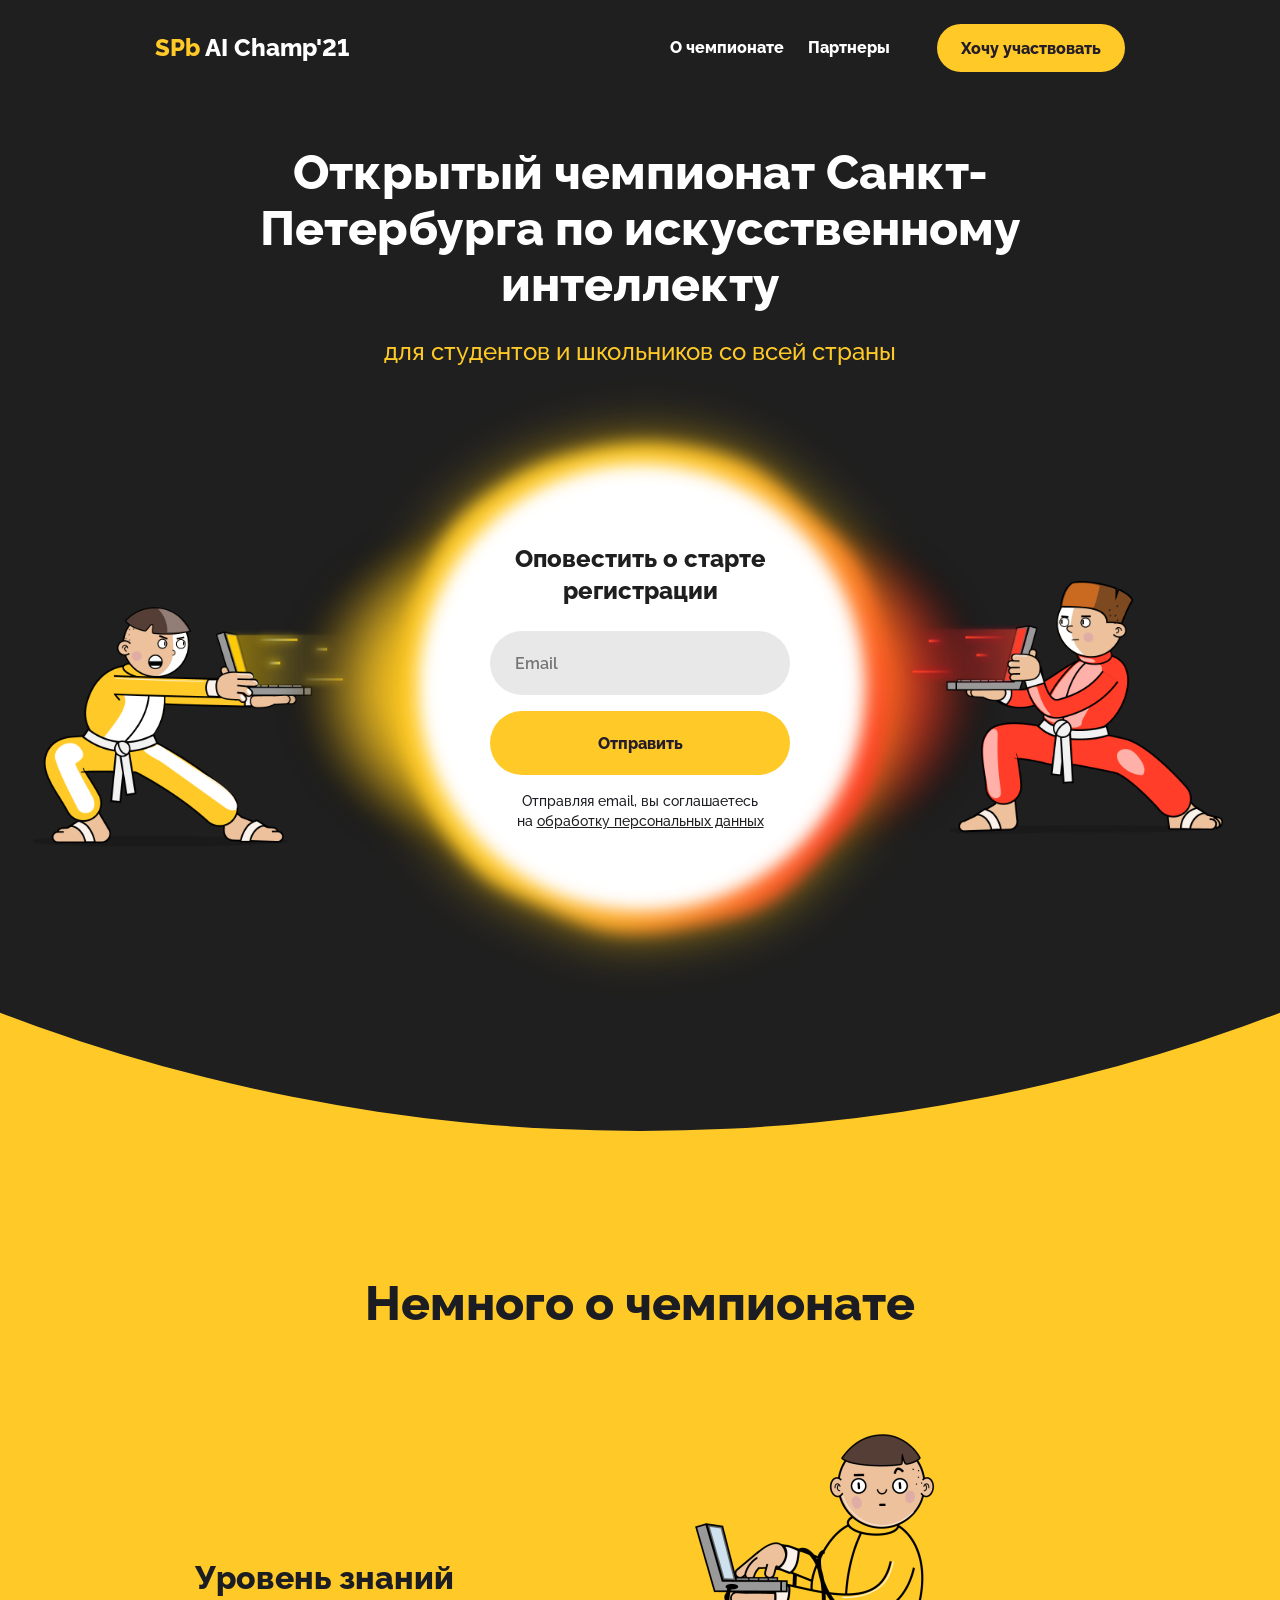
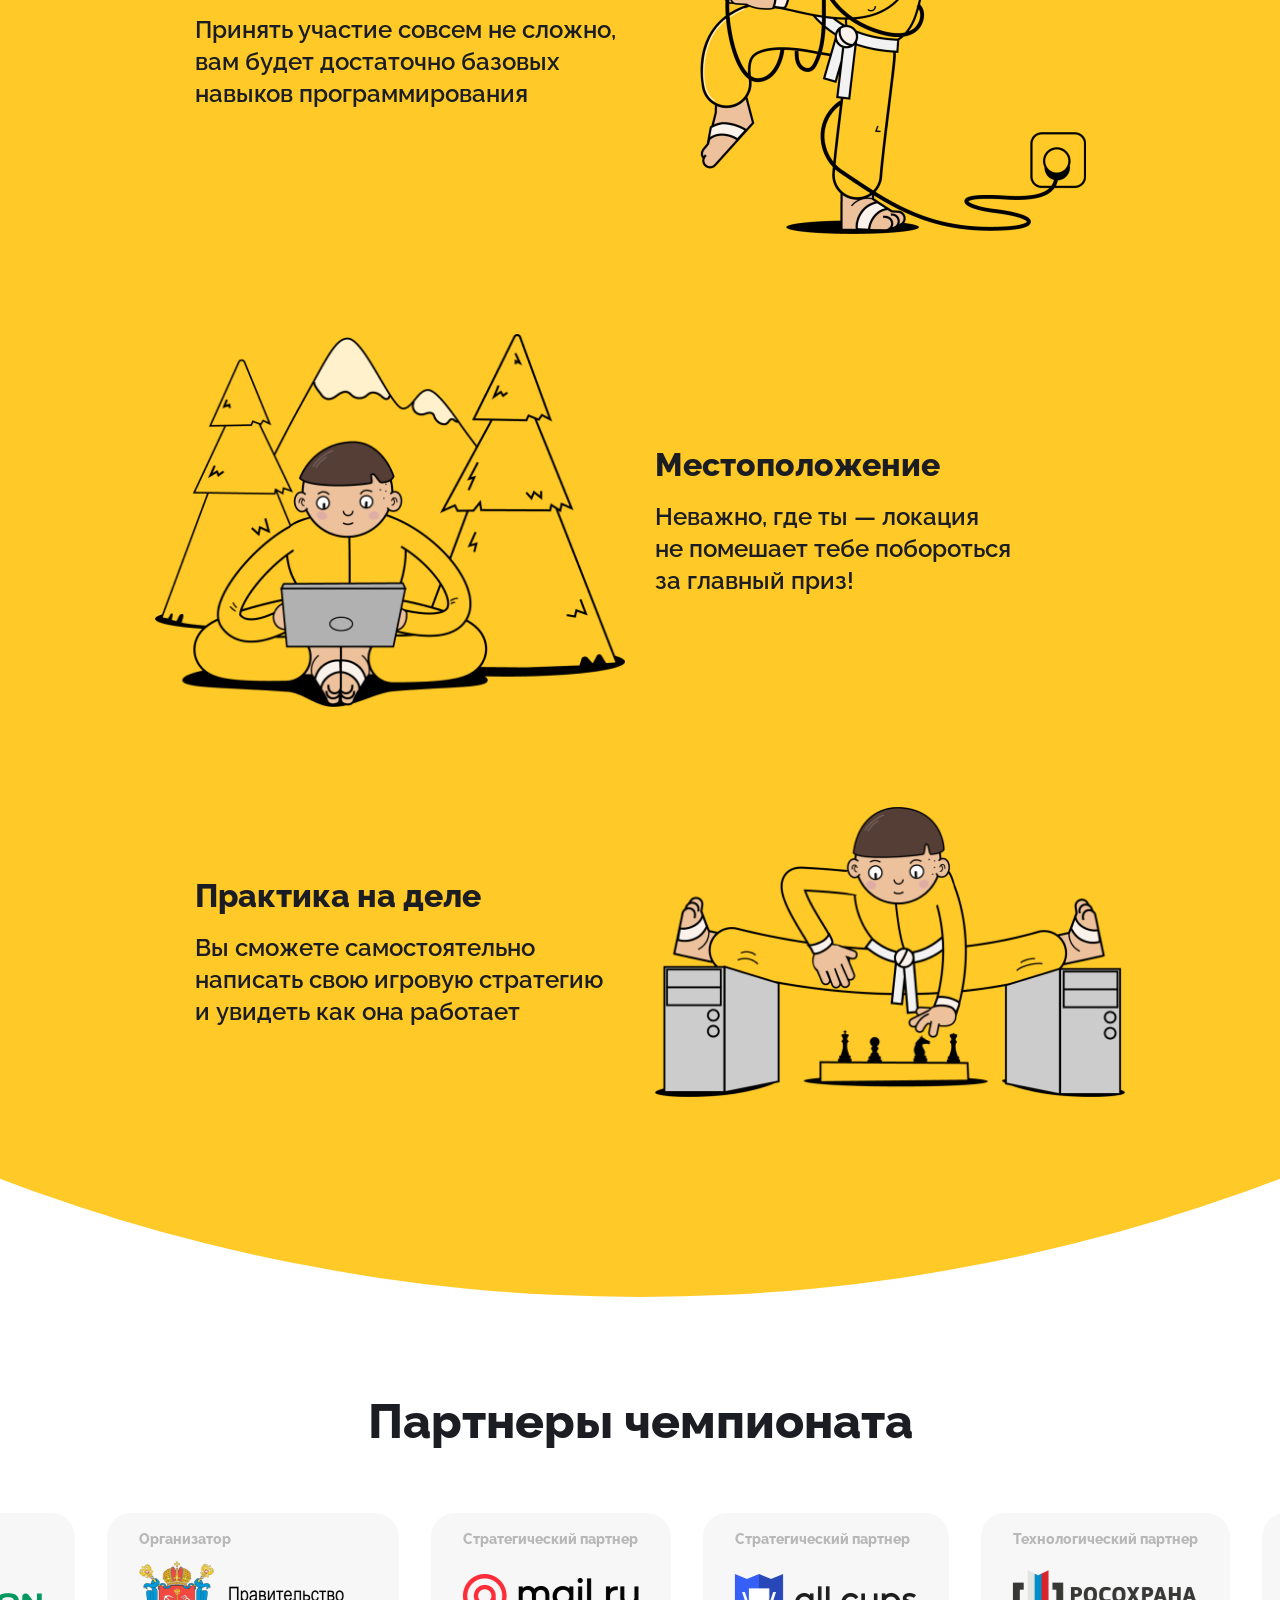
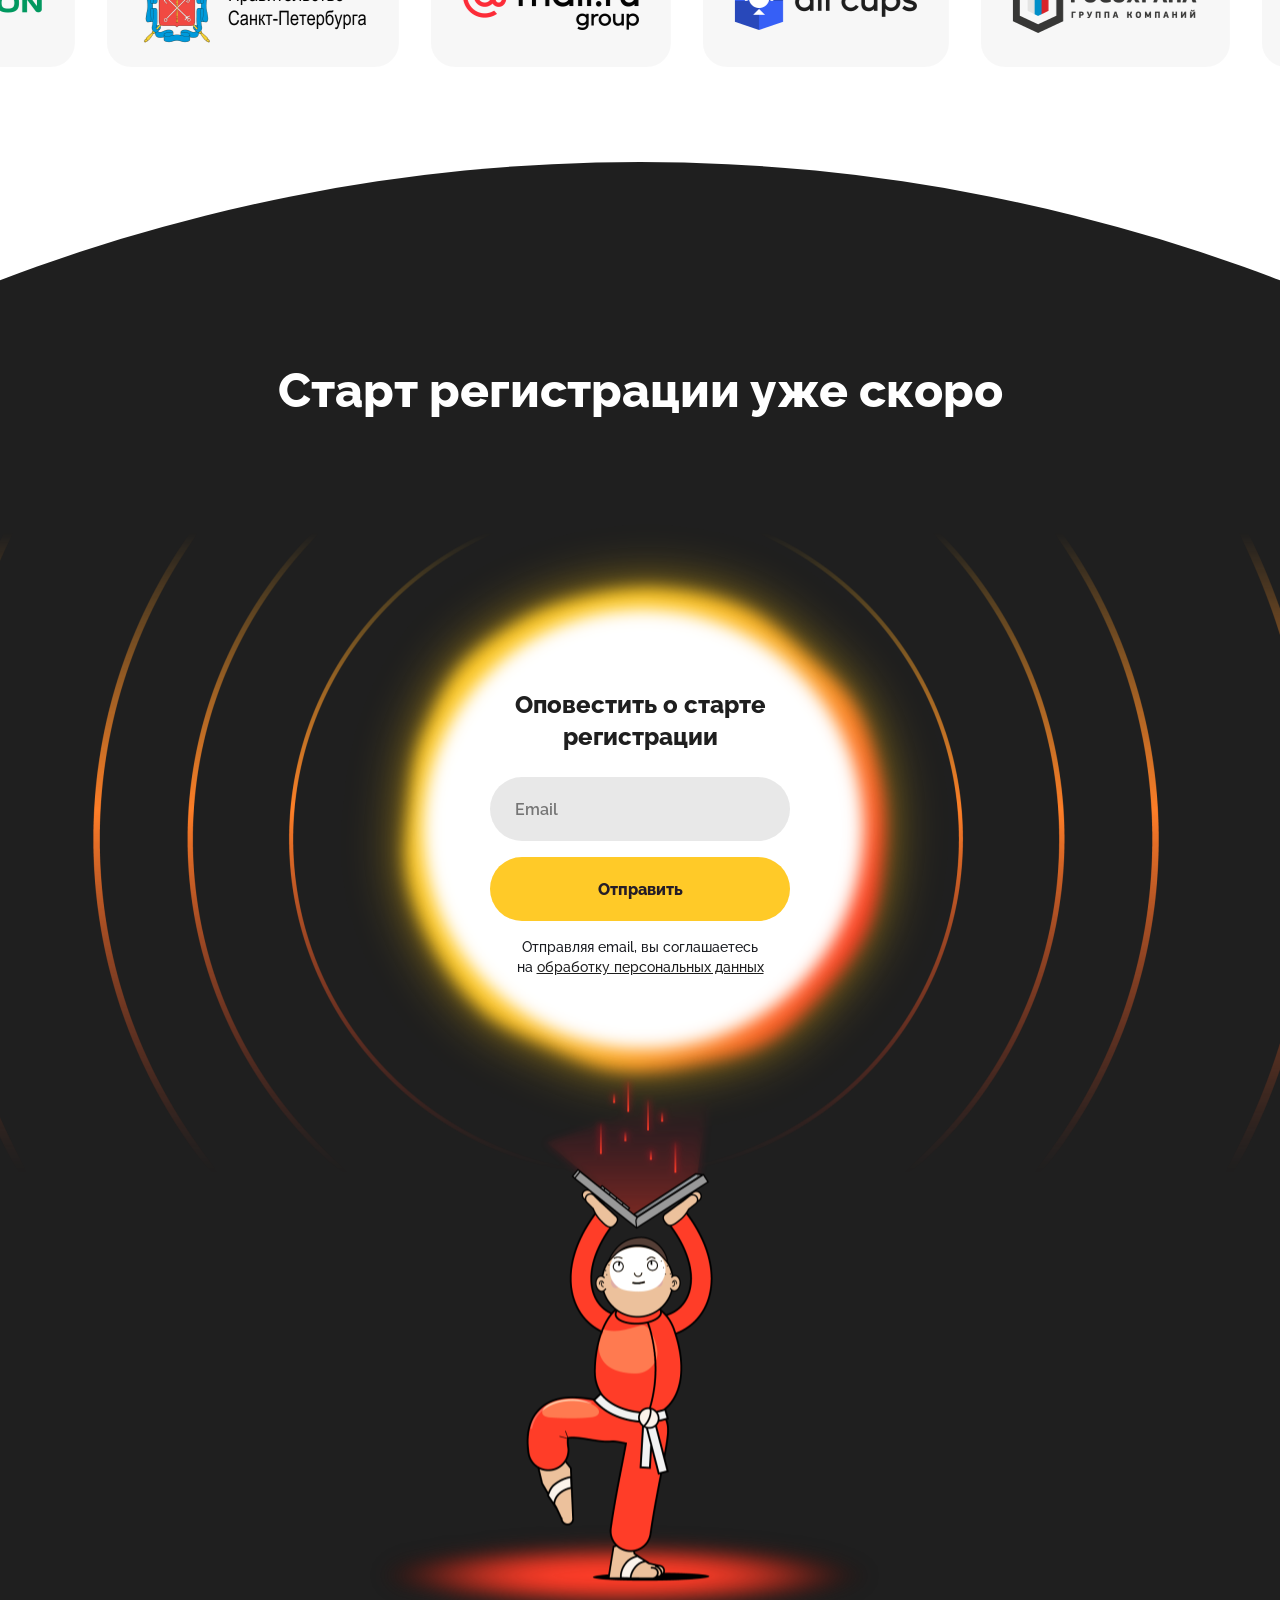
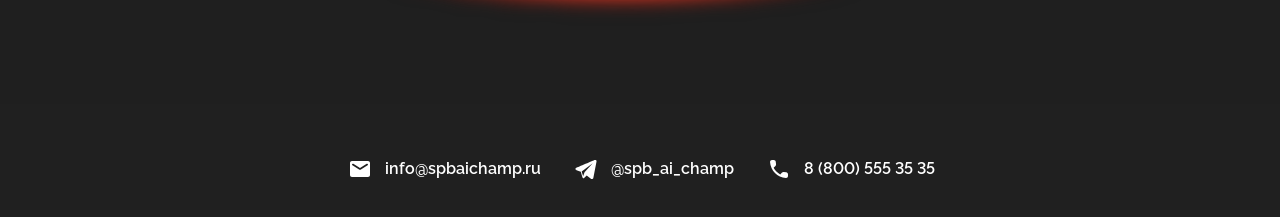
==== index.html @ 23785a66 "fixes" ====
<!DOCTYPE html>
<html lang="ru"></html>
<head>
  <meta charset="utf-8">
  <meta name="viewport" content="width=device-width,initial-scale=1">
  <title>SPb AI Champ'21</title>
  <meta property="og:title" content="">
  <meta property="og:description" content="">
  <meta property="og:image" content="http://layout.paradigma-digital.ru/spbaichamp/images/facebook-img.jpg">
  <meta property="twitter:image" content="http://layout.paradigma-digital.ru/spbaichamp/images/twitter-img.jpg">
  <meta property="vk:image" content="http://layout.paradigma-digital.ru/spbaichamp/images/vk-img.jpg">
  <link rel="icon" href="favicon.ico">
  <link rel="icon" href="icon-16.png" sizes="16x16" type="image/png">
  <link rel="icon" href="icon-32.png" sizes="32x32" type="image/png">
  <link href="http://fonts.googleapis.com/css?family=Raleway:400,100,200,300,500,600,700,800&amp;subset=all" rel="stylesheet" type="text/css">
  <link rel="stylesheet" href="js/bootstrap/css/bootstrap.css">
  <link rel="stylesheet" href="css/styles.css"><!-- Google Tag Manager -->
  <script>(function(w,d,s,l,i){w[l]=w[l]||[];w[l].push({'gtm.start':
  new Date().getTime(),event:'gtm.js'});var f=d.getElementsByTagName(s)[0],
  j=d.createElement(s), dl = l != 'dataLayer' ? '&l=' + l : '';j.async=true;j.src=
  'https://www.googletagmanager.com/gtm.js?id='+i+dl;f.parentNode.insertBefore(j,f);
  })(window,document,'script','dataLayer','GTM-P8HR98P');</script>
  <!-- End Google Tag Manager -->
  <!-- Global site tag (gtag.js) - Google Analytics -->
  <script async src="[https://www.googletagmanager.com/gtag/js?id=G-EQT3XGCN5B](https://www.googletagmanager.com/gtag/js?id=G-EQT3XGCN5B)"></script>
  <script>
  window.dataLayer = window.dataLayer || [];
  function gtag(){dataLayer.push(arguments);}
  gtag('js', new Date());
  gtag('config', 'G-EQT3XGCN5B');
  </script>
</head>
<body>
  <!-- Google Tag Manager (noscript) -->
  <noscript><iframe src="https://www.googletagmanager.com/ns.html?id=GTM-P8HR98P"
  height="0" width="0" style="display:none;visibility:hidden"></iframe></noscript>
  <!-- End Google Tag Manager (noscript) -->
  <div class="over-wrapper">
    <div id="mobile-indicator"></div>
    <div id="md-indicator"></div>
    <header>
      <div class="header-wrapper">
        <div class="container">
          <div class="header-content">
            <div class="navbar-trigger"><span></span><span></span><span></span></div>
            <div class="row">
              <div class="col header-col-1">
                <div class="header-logo"><a href="#">
                    <div class="header-logo-text">
                      <p><span class="yellow">SPb</span> AI Champ'21</p>
                    </div></a></div>
              </div>
              <div class="col header-col-2">
                <div class="navbar-wrapper">
                  <div class="navbar-wrapper-inner">
                    <ul class="navbar-nav">
                      <li><a href="#champ">О&nbsp;чемпионате</a></li>
                      <li><a href="#partners">Партнеры</a></li>
                    </ul>
                  </div>
                </div>
              </div>
              <!--.col.header-col-3-->
              <!--	.header-button-->
              <!--		a(href='#').champ-link #[span Чемпионат ]2020-->
              <div class="col header-col-3">
                <div class="header-button"><a class="btn btn-1 btn-1-small" href="#register">Хочу участвовать</a></div>
              </div>
            </div>
          </div>
        </div>
      </div>
    </header>
    <main>
      <!-- Шапка страницы-->
      <div class="section section-dark section-top">
        <div class="container">
          <div class="section-content">
            <div class="section-header">
              <h1>Открытый чемпионат Санкт-Петербурга по&nbsp;искусственному интеллекту</h1>
              <div class="header-sub-ttl">
                <p>для студентов и&nbsp;школьников со&nbsp;всей страны</p>
              </div>
            </div>
            <div class="top-register-wrapper">
              <div class="row">
                <div class="col top-register-col-1">
                  <div class="top-register-pic top-register-pic-1"><img src="images/top-register-pic-1.png" width="418"></div>
                </div>
                <div class="col top-register-col-2">
                  <div class="top-register-form">
                    <div class="top-register-form-inner">
                      <form>
                        <h3>Оповестить о&nbsp;старте регистрации</h3>
                        <div class="form-group">
                          <input type="email" name="top_email" id="top_email" placeholder="Email" required>
                        </div>
                        <div class="form-footer">
                          <input class="btn btn-1" type="submit" value="Отправить">
                        </div>
                        <div class="form-agree">
                          <p>Отправляя email, вы&nbsp;соглашаетесь на&nbsp;<a href="#">обработку персональных данных</a></p>
                        </div>
                      </form>
                    </div>
                  </div>
                </div>
                <div class="col top-register-col-3">
                  <div class="top-register-pic top-register-pic-2"><img src="images/top-register-pic-2.png" width="410"></div>
                </div>
              </div>
            </div>
          </div>
        </div>
      </div>
      <!-- Шапка страницы END-->
      <!-- О чемпионате-->
      <div class="section section-champ"><a name="champ"></a>
        <div class="container">
          <div class="section-content">
            <div class="section-header">
              <h2>Немного о&nbsp;чемпионате</h2>
            </div>
            <div class="champ-wrapper">
              <div class="champ-block">
                <div class="row">
                  <div class="col champ-block-col-1">
                    <div class="champ-block-pic"><img src="images/champ-1.png" width="391"></div>
                  </div>
                  <div class="col champ-block-col-2">
                    <div class="champ-block-descr">
                      <h3>Уровень знаний</h3>
                      <p>Принять участие совсем не&nbsp;сложно, вам будет достаточно базовых навыков программирования</p>
                    </div>
                  </div>
                </div>
              </div>
              <div class="champ-block">
                <div class="row">
                  <div class="col champ-block-col-1">
                    <div class="champ-block-pic"><img src="images/champ-2.png" width="480"></div>
                  </div>
                  <div class="col champ-block-col-2">
                    <div class="champ-block-descr">
                      <h3>Местоположение</h3>
                      <p>Неважно, где ты&nbsp;&mdash; локация не&nbsp;помешает тебе побороться за&nbsp;главный приз!</p>
                    </div>
                  </div>
                </div>
              </div>
              <div class="champ-block">
                <div class="row">
                  <div class="col champ-block-col-1">
                    <div class="champ-block-pic"><img src="images/champ-3.png" width="478"></div>
                  </div>
                  <div class="col champ-block-col-2">
                    <div class="champ-block-descr">
                      <h3>Практика на&nbsp;деле</h3>
                      <p>Вы&nbsp;сможете самостоятельно написать свою игровую стратегию и&nbsp;увидеть как она работает</p>
                    </div>
                  </div>
                </div>
              </div>
            </div>
          </div>
        </div>
      </div>
      <!-- О чемпионате END-->
      <!-- Партнеры-->
      <div class="section section-partners"><a name="partners"></a>
        <div class="container">
          <div class="section-content">
            <div class="section-header">
              <h2>Партнеры чемпионата</h2>
            </div>
            <div class="partners-wrapper">
              <div class="partners-marquee-top">
                <div class="marquee">
                  <div class="marquee-content">
                    <div class="marquee-list">
                      <div class="marquee-row">
                        <div class="marquee-item"><a class="partner-tmb" href="#">
                            <div class="partner-tmb-ttl">
                              <p>Организатор</p>
                            </div>
                            <div class="partner-tmb-pic"><img src="files/partner-1.png" width="228"></div></a></div>
                        <div class="marquee-item"><a class="partner-tmb" href="#">
                            <div class="partner-tmb-ttl">
                              <p>Стратегический партнер</p>
                            </div>
                            <div class="partner-tmb-pic"><img src="files/partner-2.png" width="176"></div></a></div>
                        <div class="marquee-item"><a class="partner-tmb" href="#">
                            <div class="partner-tmb-ttl">
                              <p>Стратегический партнер</p>
                            </div>
                            <div class="partner-tmb-pic"><img src="files/partner-3.png" width="182"></div></a></div>
                        <div class="marquee-item"><a class="partner-tmb" href="#">
                            <div class="partner-tmb-ttl">
                              <p>Технологический партнер</p>
                            </div>
                            <div class="partner-tmb-pic"><img src="files/partner-4.png" width="184"></div></a></div>
                        <div class="marquee-item"><a class="partner-tmb" href="#">
                            <div class="partner-tmb-ttl">
                              <p>Технологический партнер</p>
                            </div>
                            <div class="partner-tmb-pic"><img src="files/partner-5.png" width="241"></div></a></div>
                        <div class="marquee-item"><a class="partner-tmb" href="#">
                            <div class="partner-tmb-ttl">
                              <p>Партнер</p>
                            </div>
                            <div class="partner-tmb-pic"><img src="files/partner-6.png" width="302"></div></a></div>
                        <div class="marquee-item"><a class="partner-tmb" href="#">
                            <div class="partner-tmb-ttl">
                              <p>Партнер</p>
                            </div>
                            <div class="partner-tmb-pic"><img src="files/partner-7.png" width="161"></div></a></div>
                        <div class="marquee-item"><a class="partner-tmb" href="#">
                            <div class="partner-tmb-ttl">
                              <p>Партнер</p>
                            </div>
                            <div class="partner-tmb-pic"><img src="files/partner-8.png" width="220"></div></a></div>
                      </div>
                    </div>
                  </div>
                </div>
              </div>
            </div>
          </div>
        </div>
      </div>
      <!-- Партнеры END-->
      <!-- Старт-->
      <div class="section section-dark section-start"><a name="register"></a>
        <div class="container">
          <div class="section-content">
            <div class="section-header">
              <h2>Старт регистрации уже скоро</h2>
            </div>
            <div class="start-wrapper">
              <div class="top-register-form start-form">
                <div class="top-register-form-inner">
                  <form>
                    <h3>Оповестить о&nbsp;старте регистрации</h3>
                    <div class="form-group">
                      <input type="email" name="start_email" id="start_email" placeholder="Email" required>
                    </div>
                    <div class="form-footer">
                      <input class="btn btn-1" type="submit" value="Отправить">
                    </div>
                    <div class="form-agree">
                      <p>Отправляя email, вы&nbsp;соглашаетесь на&nbsp;<a href="#">обработку персональных данных</a></p>
                    </div>
                  </form>
                </div>
              </div>
            </div>
          </div>
        </div>
      </div>
      <!-- Старт END-->
    </main>
    <footer>
      <div class="footer-content">
        <div class="container">
          <div class="footer-links">
            <div class="footer-links-item"><a class="footer-link" href="mailto:info@spbaichamp.ru">
                <div class="footer-link-pic"><img class="svg-inline" src="images/footer-email.svg"></div>
                <div class="footer-link-text">info@spbaichamp.ru</div></a></div>
            <div class="footer-links-item"><a class="footer-link" href="https://t.me/spb_ai_champ">
                <div class="footer-link-pic"><img class="svg-inline" src="images/footer-telegram.svg"></div>
                <div class="footer-link-text">@spb_ai_champ</div></a></div>
            <div class="footer-links-item"><a class="footer-link" href="tel:8 (800) 555 35 35">
                <div class="footer-link-pic"><img class="svg-inline" src="images/footer-phone.svg"></div>
                <div class="footer-link-text">8 (800) 555 35 35</div></a></div>
          </div>
        </div>
      </div>
    </footer>
    <script src="js/jquery-3.3.1.min.js"></script>
    <script src="js/bootstrap/js/bootstrap.bundle.min.js"></script>
    <script src="js/greensock/TweenMax.min.js"></script>
    <script src="js/greensock/plugins/CSSRulePlugin.min.js"></script>
    <script src="js/greensock/plugins/ScrollToPlugin.min.js"></script>
    <script src="js/iscroll-probe.js"></script>
    <script src="js/scrollmagic/ScrollMagic.min.js"></script>
    <script src="js/scrollmagic/plugins/animation.gsap.min.js"></script>
    <script src="js/jquery.mousewheel.js"></script>
    <script src="js/main.js"></script>
    <!--script(src='js/animations.js')-->
  </div>
</body>
---- css/styles.css ----
html,
body {
  font-family: 'Raleway', sans-serif;
  font-weight: normal;
  font-size: 18px;
  line-height: 1.4;
  color: #1B1D22;
  background: #fff;
  background-size: 1440px auto, 1440px auto;
  min-width: 414px;
  -webkit-font-feature-settings: "lnum";
  -ms-font-feature-settings: "lnum";
  -o-font-feature-settings: "lnum";
  font-feature-settings: "lnum"; }

p {
  margin: 0 0 15px 0; }

p:last-child {
  margin: 0; }

a,
a:focus {
  color: #FFCA28;
  text-decoration: underline;
  transition: color .15s ease; }

a:hover {
  text-decoration: none; }

h1,
.h1 {
  font-weight: 800;
  font-size: 48px;
  line-height: 56px;
  /* or 117% */
  text-align: center;
  color: #FFFFFF;
  margin: 0 0 24px 0; }

.over-wrapper ul {
  list-style: none;
  margin: 0 0 15px 0;
  padding: 0; }

.over-wrapper ul > li {
  position: relative; }

.over-wrapper ol {
  list-style: none;
  margin: 0;
  padding: 0;
  counter-reset: item; }

.over-wrapper ol > li {
  margin: 0 0 10px 0;
  padding: 0 0 0 30px;
  position: relative; }

.over-wrapper ol > li:before {
  counter-increment: item;
  content: counter(item);
  position: absolute;
  left: 0;
  top: 0; }

.btn,
.btn:focus {
  box-shadow: none;
  background-color: transparent;
  text-decoration: none !important;
  border-radius: 0;
  vertical-align: top;
  border: none;
  position: relative;
  display: inline-block;
  vertical-align: middle;
  box-shadow: none;
  text-align: center;
  transition: background-color .2s ease, color .2s ease, box-shadow .2s ease, border-color .2s ease, box-shadow .2s ease, font-size .2s ease;
  -webkit-appearance: none !important; }

.btn-1,
.btn-1:focus {
  font-weight: 800;
  font-size: 16px;
  line-height: 24px;
  color: #251D27;
  background: #FFCA28;
  border-radius: 32px;
  padding: 21px 28px 19px 28px; }

.btn-1:hover {
  color: #251D27; }

.btn-1-small,
.btn-1-small:focus {
  font-size: 16px;
  line-height: 24px;
  font-weight: 800;
  padding: 13px 24px 11px 24px; }

.form-group {
  margin: 0 0 16px 0; }

input[type=text],
input[type=email],
input[type=password],
textarea {
  border: none;
  padding: 21px 25px 19px 25px;
  background: rgba(31, 31, 31, 0.1);
  transition: all .2s ease;
  font-family: 'Raleway';
  font-size: 16px;
  line-height: 24px;
  font-weight: 600;
  color: #1F1F1F;
  width: 100%;
  display: block;
  outline: none !important;
  border-radius: 32px; }

.form-agree {
  font-weight: 500;
  font-size: 14px;
  line-height: 20px;
  margin: 16px 0 0 0; }

.form-agree a,
.form-agree a:focus {
  color: #1F1F1F;
  text-decoration: underline; }

.form-agree a:hover {
  text-decoration: none; }

.slick-arrow {
  position: absolute;
  z-index: 10;
  border: none;
  -webkit-appearance: none;
  width: 50px;
  height: 100px;
  background: #00D2FD;
  transition: all .3s ease;
  font-size: 0;
  line-height: 0;
  color: transparent;
  text-indent: -20000px;
  overflow: hidden;
  top: 50%;
  margin-top: -50px;
  cursor: pointer;
  outline: none !important; }

.slick-arrow.slick-disabled {
  opacity: .2 !important; }

.slick-arrow:before {
  content: "";
  width: 17px;
  height: 26px;
  background-repeat: no-repeat;
  background-position: 0 0;
  position: absolute;
  left: 50%;
  top: 50%;
  margin: -13px 0 0 0; }

.slick-prev:before {
  left: 24px;
  background-image: url(../images/slick-prev.svg); }

.slick-next:before {
  left: auto;
  right: 24px;
  background-image: url(../images/slick-next.svg); }

.slick-prev {
  border-radius: 50px 0 0 50px;
  right: 15px; }

.slick-next {
  border-radius: 0 50px 50px 0;
  right: -35px; }

.slider-wrapper {
  margin: 0 -15px;
  position: relative; }

.slick-slide {
  margin: 0 15px; }

.slick-slide img {
  max-width: 100%; }

.news-slider .slick-arrow {
  top: 160px; }

.slider-countable-wrapper {
  padding-bottom: 65px; }

.photo-slider-wrapper {
  margin-left: 0;
  margin-right: 0;
  margin-top: 36px;
  margin-bottom: 40px; }

.photo-slider .slick-slide {
  margin: 0; }

.slider-countable .slick-arrow {
  width: 45px;
  height: 45px;
  border-radius: 50%;
  top: auto;
  right: auto;
  bottom: -65px; }

.slider-countable .slick-prev {
  left: 0; }

.slider-countable .slick-next {
  left: 210px; }

.slider-countable .slick-arrow:before {
  width: 11px;
  height: 16px;
  margin-top: -8px; }

.slider-countable .slick-prev:before {
  left: 15px;
  background-image: url(../images/slick-prev-countable.svg); }

.slider-countable .slick-next:before {
  right: 15px;
  background-image: url(../images/slick-next-countable.svg); }

.slider-count {
  font-size: 20px;
  font-weight: 300;
  position: absolute;
  left: 0;
  bottom: 6px;
  text-align: center;
  width: 255px; }

.slider-count-cur {
  font-weight: 800; }

.slider-count-sep {
  margin: 0 5px; }

.modal-backdrop {
  background: #000121; }

.modal-backdrop.show {
  opacity: .8; }

.modal-dialog {
  pointer-events: auto;
  width: auto;
  margin: 0 auto;
  display: -ms-flexbox;
  display: flex;
  min-height: 100%;
  -ms-flex-direction: column;
  flex-direction: column;
  -ms-flex-pack: center;
  justify-content: center; }

.form-modal .modal-dialog {
  max-width: 980px;
  padding: 30px; }

.form-modal .modal-content {
  background: none;
  border: none;
  border-radius: 50px;
  position: relative; }

.form-modal .modal-content:before {
  content: "";
  position: absolute;
  left: 20px;
  top: 20px;
  right: -20px;
  bottom: -20px;
  background: #00D2FD;
  border-radius: 50px; }

.form-modal .modal-content-inner {
  position: relative;
  background: #fff;
  border-radius: 50px;
  padding: 76px 95px 80px 95px; }

.form-modal .modal-header {
  display: block;
  border: none;
  padding: 0;
  margin: 0 0 32px 0; }

.form-modal .modal-header h2,
.form-modal .modal-header .h2 {
  margin: 0; }

.form-modal .modal-header-text {
  font-weight: bold;
  margin: 12px 0 0 0;
  max-width: 560px; }

.form-modal .close {
  position: absolute;
  right: 30px;
  top: 30px;
  opacity: 1 !important;
  width: 65px;
  height: 65px;
  opacity: 1 !important;
  cursor: pointer;
  z-index: 10;
  border-radius: 50%;
  outline: none !important;
  transition: all .2s ease; }

.form-modal .close:before {
  content: "";
  background: url(../images/close-modal.svg) 0 0 no-repeat;
  width: 27px;
  height: 27px;
  position: absolute;
  left: 19px;
  top: 19px;
  transition: all .2s ease; }

.form-modal .close:after {
  content: "";
  background: url(../images/close-modal-hover.svg) 0 0 no-repeat;
  width: 27px;
  height: 27px;
  position: absolute;
  left: 19px;
  top: 19px;
  transition: all .2s ease;
  opacity: 0; }

.form-modal .modal-body {
  padding: 0; }

h2:first-child,
.h2:first-child,
h3:first-child,
.h3:first-child,
h4:first-child,
.h4:first-child,
h5:first-child,
.h5:first-child {
  margin-top: 0 !important; }

.over-wrapper {
  overflow: hidden; }

header {
  z-index: 300;
  position: absolute;
  right: 0;
  top: 0;
  left: 0;
  padding: 24px 0 24px 0;
  background: #1F1F1F; }

.header-fixed {
  position: fixed; }

.header-logo a,
.header-logo a:focus {
  text-decoration: none !important;
  color: #fff !important; }

.header-logo-text {
  font-weight: 800;
  font-size: 24px;
  line-height: 32px;
  color: #fff; }

.header-logo-text span.yellow {
  color: #FFCA28; }

.navbar-wrapper {
  margin: 0 17px 0 0; }

ul.navbar-nav {
  display: -ms-flexbox;
  display: flex;
  -ms-flex-direction: row;
  flex-direction: row;
  -ms-flex-wrap: wrap;
  flex-wrap: wrap;
  font-size: 16px;
  line-height: 24px;
  font-weight: 800;
  list-style: none;
  padding: 0;
  margin: 0 -12px;
  -ms-flex-pack: end;
  justify-content: flex-end; }

ul.navbar-nav > li {
  margin: 0 12px;
  padding: 0; }

ul.navbar-nav a,
ul.navbar-nav a:focus {
  color: #fff;
  transition: all .1s ease;
  text-decoration: none !important; }

ul.navbar-nav a:hover {
  color: #FFCA28; }

.header-col-3 {
  -ms-flex-positive: 0;
  flex-grow: 0; }

.header-content > .row {
  -ms-flex-align: center;
  align-items: center; }

.section {
  position: relative; }

.section-content {
  position: relative;
  z-index: 20; }

.section-dark {
  color: #fff; }

.section-top {
  padding-top: 144px;
  padding-bottom: 223px;
  z-index: 10; }

.section-top:before {
  content: "";
  position: absolute;
  left: 0;
  right: 0;
  top: 0;
  bottom: 1789px;
  background: #1F1F1F; }

.section-top:after {
  content: "";
  position: absolute;
  left: 50%;
  bottom: 0;
  background: url(../images/mask-dark.svg) 0 0 no-repeat;
  width: 3579px;
  height: 3579px;
  -webkit-transform: translateX(-50%);
  transform: translateX(-50%);
  background-size: 100% 100%; }

.header-sub-ttl {
  font-weight: 500;
  font-size: 24px;
  line-height: 32px;
  /* identical to box height, or 133% */
  text-align: center;
  color: #FFCA28; }

.top-register-col-1 {
  -ms-flex: 0 0 33.333%;
  flex: 0 0 33.333%;
  max-width: 33.333%; }

.top-register-col-2 {
  -ms-flex: 0 0 33.333%;
  flex: 0 0 33.333%;
  max-width: 33.333%; }

.top-register-col-3 {
  -ms-flex: 0 0 33.333%;
  flex: 0 0 33.333%;
  max-width: 33.333%; }

.top-register-wrapper {
  margin: 100px 0 0 0; }

.top-register-form {
  position: relative;
  width: 440px;
  height: 440px;
  margin: 0 auto;
  color: #1B1D22;
  text-align: center;
  padding: 75px 70px 70px 70px; }

.top-register-form:before {
  content: "";
  background: url(../images/top-register-glow.png) 0 0 no-repeat;
  background-size: 100% 100%;
  width: 736px;
  height: 621px;
  position: absolute;
  left: 50%;
  top: 50%;
  -webkit-transform: translate(-50%, -50%);
  transform: translate(-50%, -50%); }

.top-register-form-inner {
  position: relative; }

.top-register-form h3,
.top-register-form .h3 {
  font-weight: 800;
  font-size: 24px;
  line-height: 32px;
  /* or 133% */
  text-align: center;
  color: #1F1F1F;
  margin: 0 0 24px 0; }

.top-register-form *[type=submit] {
  width: 100%; }

.top-register-pic-1 {
  margin: 139px 0px 0 28px; }

.top-register-pic-2 {
  margin: 113px 0 0 -2px; }

.marquee-row {
  display: -ms-flexbox;
  display: flex;
  -ms-flex-wrap: nowrap;
  flex-wrap: nowrap; }

.marquee-item {
  padding: 0 53px; }

.marquee-tmb {
  display: block;
  padding: 17px 0 0 70px;
  position: relative;
  border: none !important;
  color: #000 !important;
  transition: .2em; }

.marquee-tmb-pic {
  width: 173px;
  height: 83px;
  border-radius: 3px;
  background-position: center center;
  background-repeat: no-repeat;
  background-size: cover;
  position: absolute;
  left: 0;
  top: 0;
  -webkit-filter: grayscale(1);
  filter: grayscale(1);
  opacity: .1; }

.marquee-tmb-inner {
  font-family: 'DINPro';
  font-weight: 500;
  font-size: 24px;
  line-height: 30px;
  letter-spacing: 3px;
  text-transform: uppercase;
  position: relative;
  display: -ms-flexbox;
  display: flex;
  white-space: nowrap;
  padding: 0 0 9px 0; }

.marquee-tmb-inner:after {
  content: "";
  position: absolute;
  top: 100%;
  height: 4px;
  left: 0;
  width: 100%;
  transition: all .35s ease; }

.marquee-tmb:hover .marquee-tmb-inner:after {
  width: 143px; }

.marquee-tmb-date {
  position: relative;
  padding: 0 32px 0 0;
  margin: 0 12px 0 0; }

.marquee-tmb-date:before {
  content: "";
  width: 22px;
  height: 12px;
  background: url(../images/rarr.svg) 0 0 no-repeat;
  position: absolute;
  right: 0;
  top: 11px;
  transition: all .2s ease;
  opacity: 1; }

.marquee-tmb-date:after {
  content: "";
  width: 22px;
  height: 12px;
  background: url(../images/rarr-hover.svg) 0 0 no-repeat;
  position: absolute;
  right: 0;
  top: 11px;
  transition: all .2s ease;
  opacity: 0; }

.marquee-tmb:hover .marquee-tmb-date:before {
  opacity: 0; }

.marquee-tmb:hover .marquee-tmb-date:after {
  opacity: 1; }

.marquee {
  margin: 0 -53px;
  white-space: nowrap;
  box-sizing: border-box;
  position: relative; }

.marquee-content {
  width: 300%;
  display: -ms-flexbox;
  display: flex;
  -webkit-animation: marquee 10s linear infinite forwards;
  animation: marquee 10s linear infinite forwards; }

.marquee-content:hover {
  -webkit-animation-play-state: paused;
  animation-play-state: paused; }

@-webkit-keyframes marquee {
  0% {
    -webkit-transform: translateX(0);
    transform: translateX(0); }
  100% {
    -webkit-transform: translateX(-66.6%);
    transform: translateX(-66.6%); } }

@keyframes marquee {
  0% {
    -webkit-transform: translateX(0);
    transform: translateX(0); }
  100% {
    -webkit-transform: translateX(-66.6%);
    transform: translateX(-66.6%); } }

.section-champ {
  margin-top: -400px;
  padding-top: 544px;
  z-index: 9;
  padding-bottom: 200px; }

.section-champ:before {
  content: "";
  position: absolute;
  left: 0;
  right: 0;
  top: 0;
  bottom: 1789px;
  background: #FFCA28; }

.section-champ:after {
  content: "";
  position: absolute;
  left: 50%;
  bottom: 0;
  background: url(../images/mask-yellow.svg) 0 0 no-repeat;
  width: 3579px;
  height: 3579px;
  -webkit-transform: translateX(-50%);
  transform: translateX(-50%);
  background-size: 100% 100%; }

.section-header {
  margin: 0 0 64px 0; }

.section-header h2,
.section-header .h2 {
  font-weight: 800;
  font-size: 48px;
  line-height: 56px;
  text-align: center;
  color: #1B1D22;
  margin: 0; }

.section-dark .section-header h2,
.section-dark .section-header .h2 {
  color: #fff; }

.champ-wrapper {
  margin: 103px 0 -100px 0; }

.champ-block .row {
  -ms-flex-align: center;
  align-items: center; }

.champ-block-col-1 {
  -ms-flex-order: 2;
  order: 2; }

.champ-block-col-2 {
  -ms-flex-order: 1;
  order: 1; }

.champ-block:nth-child(even) .champ-block-col-1 {
  -ms-flex-order: 1;
  order: 1; }

.champ-block:nth-child(even) .champ-block-col-2 {
  -ms-flex-order: 2;
  order: 2; }

.champ-block {
  font-weight: 600;
  font-size: 24px;
  line-height: 32px;
  margin: 0 0 100px 0; }

.champ-block h3,
.champ-block .h3 {
  font-weight: 800;
  font-size: 32px;
  line-height: 40px;
  margin: 0 0 16px 0; }

.champ-block-pic {
  text-align: center;
  max-width: 520px; }

.champ-block-pic img {
  max-width: 100%; }

.champ-block:nth-child(even) .champ-block-pic {
  margin-left: auto; }

.champ-block-descr {
  max-width: 430px; }

.champ-block:nth-child(odd) .champ-block-descr {
  margin-left: auto; }

.section-partners {
  background: #fff;
  margin-top: -400px;
  padding-top: 496px; }

.marquee-item {
  padding: 0 32px 0 0;
  margin: 0 0 32px 0; }

.partner-tmb {
  background: rgba(0, 0, 0, 0.03);
  border-radius: 24px;
  display: block;
  text-decoration: none !important;
  padding: 16px 32px 24px 32px;
  min-height: 100%; }

.partner-tmb-ttl {
  font-weight: 800;
  font-size: 14px;
  line-height: 20px;
  color: #B8B8B8;
  margin: 0 0 12px 0; }

.partner-tmb-pic {
  height: 82px;
  display: -ms-flexbox;
  display: flex;
  -ms-flex-direction: column;
  flex-direction: column;
  -ms-flex-pack: center;
  justify-content: center; }

.partner-tmb-pic img {
  max-height: 100%; }

.partners-marquee-bottom {
  margin-left: 180px; }

.section-start {
  padding-top: 200px;
  z-index: 10;
  margin: 63px 0 0 0;
  padding-bottom: 650px; }

.section-start:before {
  content: "";
  position: absolute;
  left: 0;
  right: 0;
  bottom: 0;
  top: 1789px;
  background: #1F1F1F; }

.section-start:after {
  content: "";
  position: absolute;
  left: 50%;
  top: 0;
  background: url(../images/mask-dark.svg) 0 0 no-repeat;
  width: 3579px;
  height: 3579px;
  -webkit-transform: translateX(-50%);
  transform: translateX(-50%);
  background-size: 100% 100%; }

.start-form:before {
  background: url(../images/start-pic.png) 0 0 no-repeat;
  width: 1386px;
  height: 1497px;
  background-size: 100% 100%;
  margin-top: 60px;
  margin-left: -14px; }

footer {
  background: #202020;
  padding: 50px 0 33px 0;
  position: relative;
  z-index: 10; }

.footer-links {
  display: -ms-flexbox;
  display: flex;
  -ms-flex-wrap: wrap;
  flex-wrap: wrap;
  -ms-flex-pack: center;
  justify-content: center;
  font-weight: 600;
  font-size: 16px;
  line-height: 24px;
  margin: 0 -15px; }

.footer-links-item {
  margin: 0 15px; }

.footer-link,
.footer-link:focus {
  color: #fff;
  text-decoration: none !important;
  display: -ms-flexbox;
  display: flex;
  -ms-flex-align: center;
  align-items: center;
  transition: all .15s ease; }

.footer-link:hover {
  color: #FFCA28; }

.footer-link svg * {
  transition: all .15s ease; }

.footer-link:hover svg *[fill] {
  fill: #FFCA28; }

.footer-link:hover svg *[stroke] {
  stroke: #FFCA28; }

.footer-link-pic {
  width: 30px;
  height: 30px;
  display: -ms-flexbox;
  display: flex;
  -ms-flex-align: center;
  align-items: center;
  -ms-flex-pack: center;
  justify-content: center;
  margin: 0 10px 0 0;
  -ms-flex-positive: 0;
  flex-grow: 0;
  -ms-flex-negative: 0;
  flex-shrink: 0; }

.start-wrapper {
  margin: 196px 0 0 0; }

#md-indicator {
  display: none; }

#mobile-indicator {
  display: none; }

@media (min-width: 768px) {
  .navbar-wrapper {
    display: block !important;
    opacity: 1 !important; } }

@media (max-width: 1421px) {
  .top-register-col-1,
  .top-register-col-3 {
    -ms-flex: 0 0 25%;
    flex: 0 0 25%;
    max-width: 25%; }
  .top-register-col-2 {
    -ms-flex: 0 0 50%;
    flex: 0 0 50%;
    max-width: 50%; }
  .top-register-pic img {
    width: 320px !important; }
  .top-register-pic-1 img {
    margin: 0 0 0 -150px; } }

@media (max-width: 1059px) {
  #md-indicator {
    display: block; }
  h1, .h1 {
    font-size: 32px;
    line-height: 40px;
    margin: 0 0 22px 0; }
  .header-sub-ttl {
    font-size: 20px;
    line-height: 30px; }
  .top-register-col-1,
  .top-register-col-3 {
    display: none; }
  .top-register-col-2 {
    -ms-flex: 0 0 470px;
    flex: 0 0 470px;
    max-width: 470px;
    margin: 0 auto; }
  .section-top {
    padding-bottom: 166px; }
  .section-top:before {
    bottom: 997px; }
  .section-top:after {
    width: 1995px;
    height: 1995px; }
  .section-header h2,
  .section-header .h2 {
    font-size: 32px;
    line-height: 40px; }
  .section-champ {
    padding-top: 504px;
    padding-bottom: 180px; }
  .section-champ:before {
    bottom: 997px; }
  .section-champ:after {
    width: 1995px;
    height: 1995px; }
  .champ-wrapper {
    margin: 64px 0 -60px 0; }
  .champ-block-descr {
    max-width: 320px; }
  .champ-block {
    font-size: 16px;
    line-height: 24px;
    margin: 0 0 60px 0; }
  .champ-block h3, .champ-block .h3 {
    font-size: 24px;
    line-height: 32px; }
  .section-partners {
    padding-top: 480px; }
  .section-header {
    margin: 0 0 48px 0; }
  .section-start {
    margin: 48px 0 0 0;
    padding-top: 144px;
    padding-bottom: 620px; }
  .section-start:before {
    top: 997px; }
  .section-start:after {
    width: 1995px;
    height: 1995px; }
  .start-wrapper {
    margin: 156px 0 0 0; } }

@media (max-width: 767px) {
  #mobile-indicator {
    display: block; }
  .container {
    padding: 0 24px; }
  .header-col-2,
  .header-col-3 {
    display: none; }
  .header-logo-text {
    font-size: 20px;
    line-height: 28px; }
  .section-top {
    padding-top: 111px;
    padding-bottom: 139px; }
  .section-top:before {
    bottom: 503px; }
  .section-top:after {
    width: 1007px;
    height: 1007px; }
  .header-sub-ttl {
    font-size: 20px;
    line-height: 28px;
    margin: 0 auto;
    max-width: 300px; }
  h1,
  .h1 {
    margin: 0 0 16px 0; }
  .top-register-col-2 {
    -ms-flex: 0 0 100%;
    flex: 0 0 100%;
    max-width: 100%; }
  .top-register-form {
    width: 366px;
    height: 366px;
    padding: 29px 35px 29px 35px; }
  .top-register-form:before {
    -webkit-transform: translate(-50%, -50%) scale(0.9);
    transform: translate(-50%, -50%) scale(0.9); }
  .top-register-form h3, .top-register-form .h3 {
    font-size: 20px;
    line-height: 28px; }
  .champ-block-col-1 {
    -ms-flex-order: 1 !important;
    order: 1 !important;
    -ms-flex: 0 0 100%;
    flex: 0 0 100%;
    max-width: 100%; }
  .champ-block-col-2 {
    -ms-flex-order: 2 !important;
    order: 2 !important;
    -ms-flex: 0 0 100%;
    flex: 0 0 100%;
    max-width: 100%; }
  .champ-block {
    font-size: 20px;
    line-height: 32px; }
  .champ-block-pic {
    max-width: 100%;
    margin: 0 0 36px 0; }
  .champ-block-descr {
    max-width: 100%;
    text-align: center; }
  .section-champ:before {
    bottom: 503px; }
  .section-champ:after {
    width: 1007px;
    height: 1007px; }
  .section-start:before {
    top: 503px; }
  .section-start:after {
    width: 1007px;
    height: 1007px; }
  .section-champ {
    padding-bottom: 127px; }
  .section-partners .section-header {
    max-width: 300px;
    margin-left: auto;
    margin-right: auto; }
  .section-start {
    padding-top: 105px;
    padding-bottom: 563px; }
  .start-wrapper {
    margin: 94px 0 0 0; }
  .start-form {
    padding: 43px 35px 29px 35px; }
  footer {
    padding-bottom: 63px; }
  .footer-links-item {
    -ms-flex: 0 0 100%;
    flex: 0 0 100%;
    max-width: 100%;
    display: -ms-flexbox;
    display: flex;
    -ms-flex-pack: center;
    justify-content: center;
    margin-bottom: 33px; }
  .footer-links-item:last-child {
    margin: 0; } }

/*# sourceMappingURL=styles.css.map */
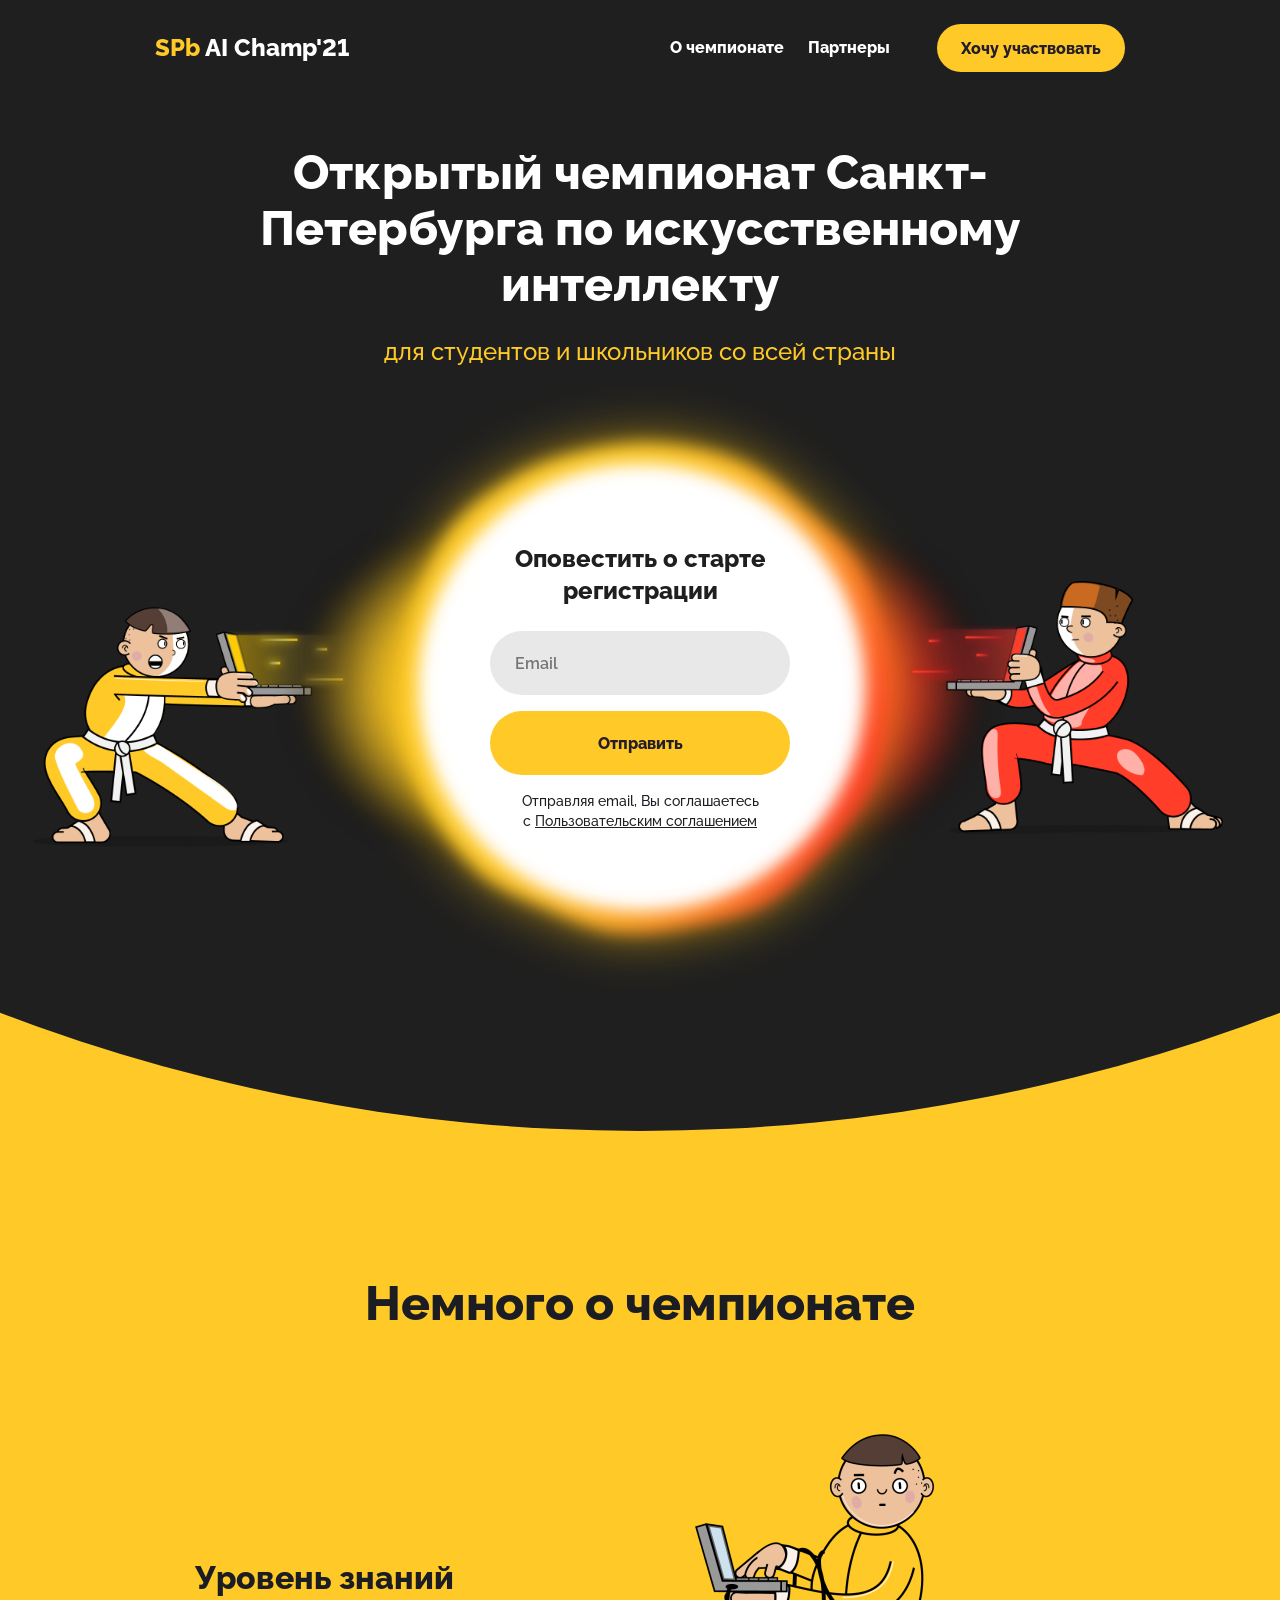
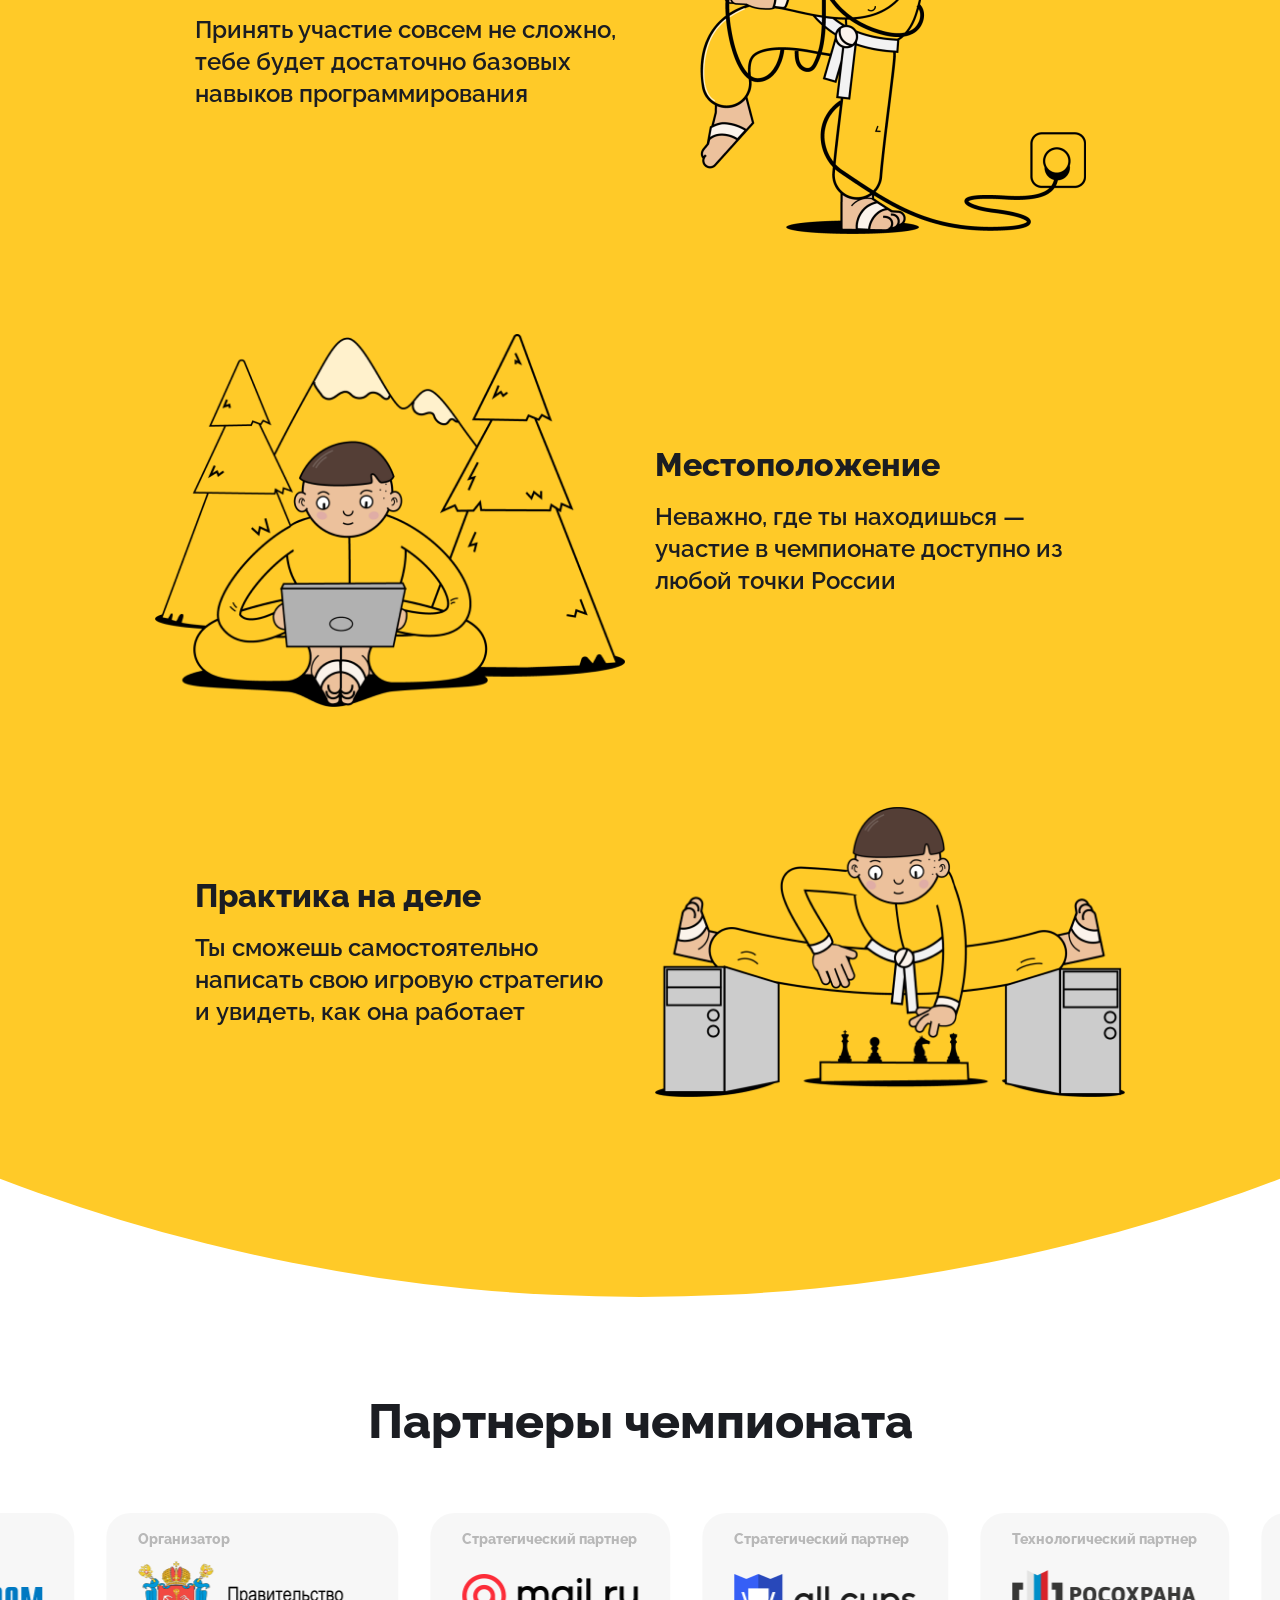
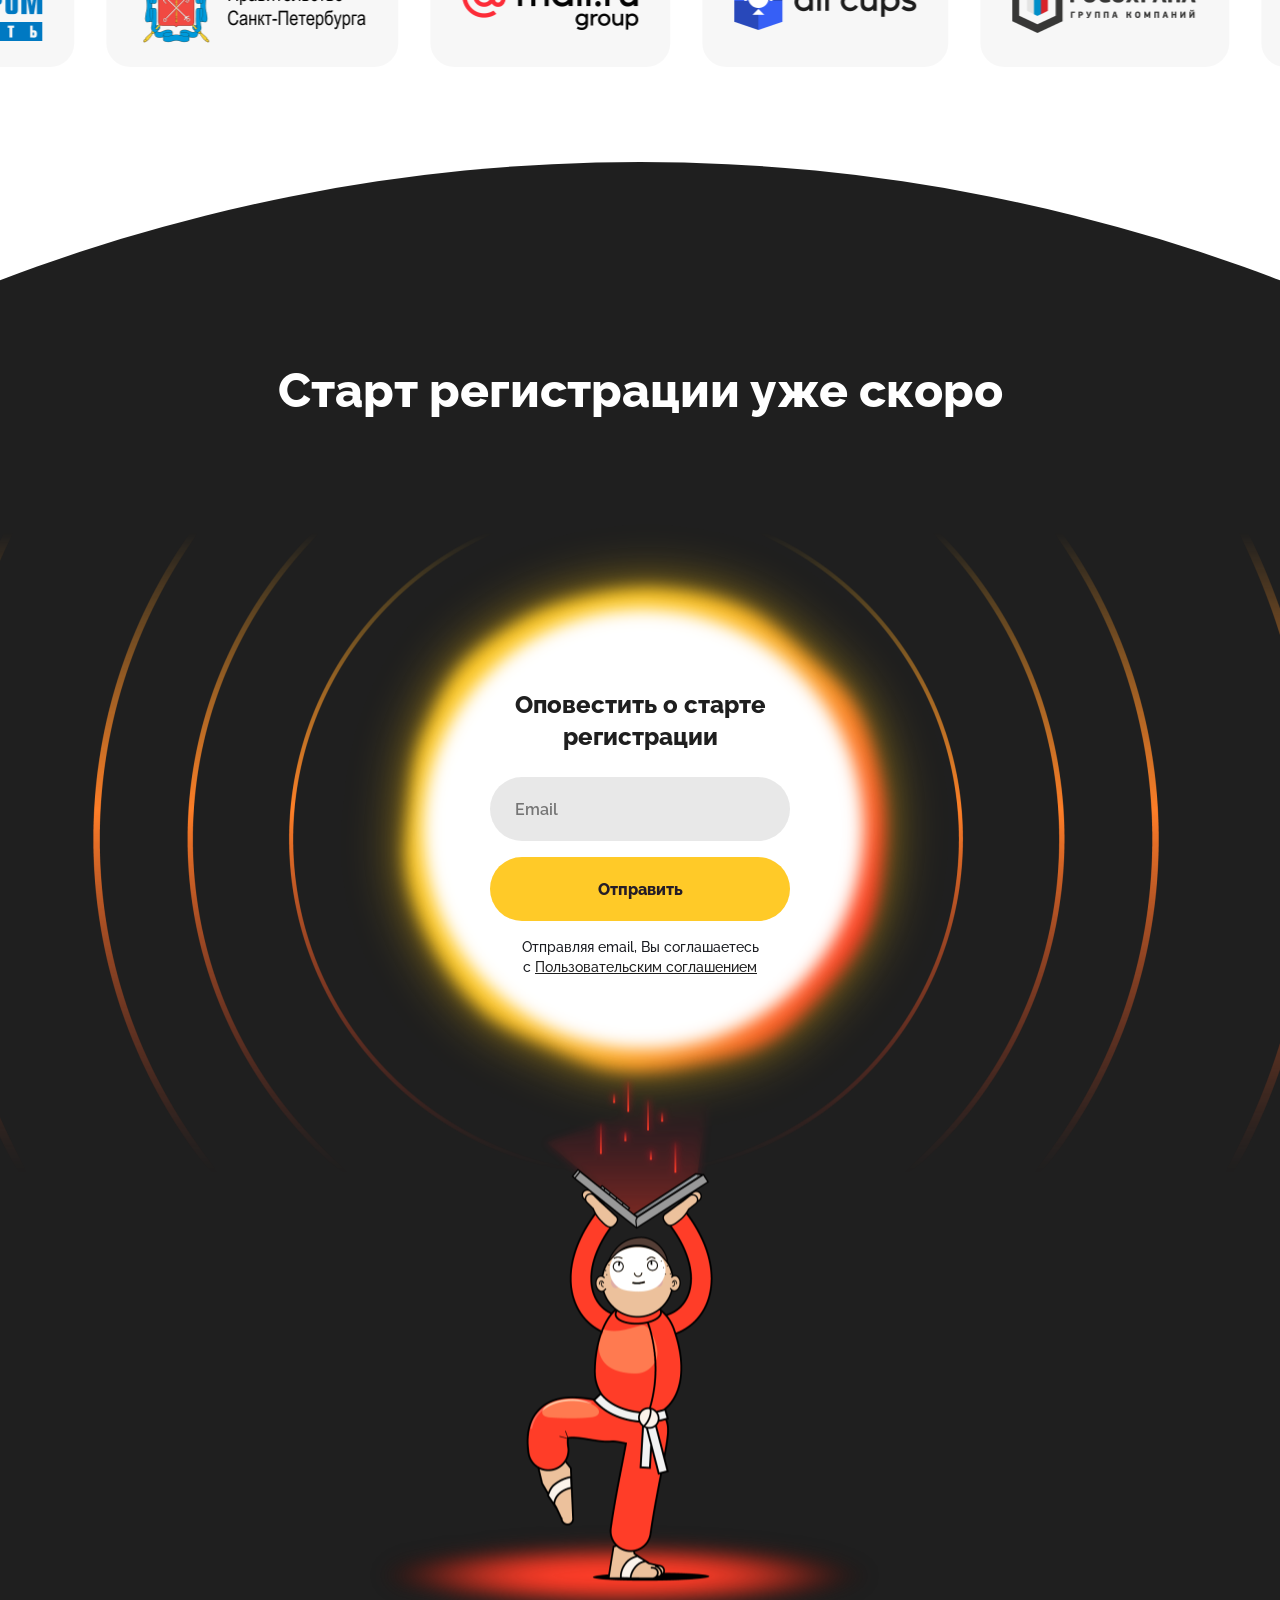
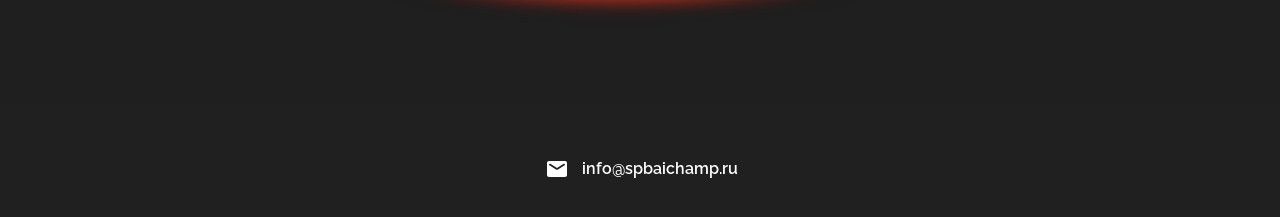
==== commit 36e17835: "Fixes" ====
--- a/index.html
+++ b/index.html
@@ -1,5 +1,5 @@
 <!DOCTYPE html>
-<html lang="ru"></html>
+<html lang="ru">
 <head>
   <meta charset="utf-8">
   <meta name="viewport" content="width=device-width,initial-scale=1">
@@ -90,16 +90,16 @@
                 <div class="col top-register-col-2">
                   <div class="top-register-form">
                     <div class="top-register-form-inner">
-                      <form>
+                      <form id="formRegistrationTop" action="send.php">
                         <h3>Оповестить о&nbsp;старте регистрации</h3>
                         <div class="form-group">
-                          <input type="email" name="top_email" id="top_email" placeholder="Email" required>
+                          <input type="email" name="email" id="top_email" placeholder="Email" required>
                         </div>
                         <div class="form-footer">
                           <input class="btn btn-1" type="submit" value="Отправить">
                         </div>
                         <div class="form-agree">
-                          <p>Отправляя email, вы&nbsp;соглашаетесь на&nbsp;<a href="#">обработку персональных данных</a></p>
+                          <p>Отправляя email, Вы&nbsp;соглашаетесь с&nbsp;<a href="https://cups.mail.ru/ru/faq/legal/ua" target="_blank">Пользовательским соглашением</a></p>
                         </div>
                       </form>
                     </div>
@@ -130,7 +130,7 @@
                   <div class="col champ-block-col-2">
                     <div class="champ-block-descr">
                       <h3>Уровень знаний</h3>
-                      <p>Принять участие совсем не&nbsp;сложно, вам будет достаточно базовых навыков программирования</p>
+                      <p>Принять участие совсем не&nbsp;сложно, тебе будет достаточно базовых навыков программирования</p>
                     </div>
                   </div>
                 </div>
@@ -143,7 +143,7 @@
                   <div class="col champ-block-col-2">
                     <div class="champ-block-descr">
                       <h3>Местоположение</h3>
-                      <p>Неважно, где ты&nbsp;&mdash; локация не&nbsp;помешает тебе побороться за&nbsp;главный приз!</p>
+                      <p>Неважно, где ты находишься&nbsp;&mdash; участие в чемпионате доступно из любой точки России</p>
                     </div>
                   </div>
                 </div>
@@ -156,7 +156,7 @@
                   <div class="col champ-block-col-2">
                     <div class="champ-block-descr">
                       <h3>Практика на&nbsp;деле</h3>
-                      <p>Вы&nbsp;сможете самостоятельно написать свою игровую стратегию и&nbsp;увидеть как она работает</p>
+                      <p>Ты&nbsp;сможешь самостоятельно написать свою игровую стратегию и&nbsp;увидеть, как она работает</p>
                     </div>
                   </div>
                 </div>
@@ -214,11 +214,7 @@
                               <p>Партнер</p>
                             </div>
                             <div class="partner-tmb-pic"><img src="files/partner-7.png" width="161"></div></a></div>
-                        <div class="marquee-item"><a class="partner-tmb" href="#">
-                            <div class="partner-tmb-ttl">
-                              <p>Партнер</p>
-                            </div>
-                            <div class="partner-tmb-pic"><img src="files/partner-8.png" width="220"></div></a></div>
+                        
                       </div>
                     </div>
                   </div>
@@ -239,16 +235,16 @@
             <div class="start-wrapper">
               <div class="top-register-form start-form">
                 <div class="top-register-form-inner">
-                  <form>
+                  <form id="formRegistrationDown" action="send.php">
                     <h3>Оповестить о&nbsp;старте регистрации</h3>
                     <div class="form-group">
-                      <input type="email" name="start_email" id="start_email" placeholder="Email" required>
+                      <input type="email" name="email" id="start_email" placeholder="Email" required>
                     </div>
                     <div class="form-footer">
                       <input class="btn btn-1" type="submit" value="Отправить">
                     </div>
                     <div class="form-agree">
-                      <p>Отправляя email, вы&nbsp;соглашаетесь на&nbsp;<a href="#">обработку персональных данных</a></p>
+                      <p>Отправляя email, Вы&nbsp;соглашаетесь с&nbsp;<a href="https://cups.mail.ru/ru/faq/legal/ua" target="_blank">Пользовательским соглашением</a></p>
                     </div>
                   </form>
                 </div>
@@ -259,6 +255,37 @@
       </div>
       <!-- Старт END-->
     </main>
+	<div class="modal" id="successModal" tabindex="-1" role="dialog">
+	  <div class="modal-dialog" role="document">
+		<div class="modal-content">
+		  <div class="modal-body">
+			<h2 class="popup-text">Ваша заявка принята!</h2>
+		  </div>
+		  <div class="modal-footer">
+			<button type="button" class="btn btn-1 btn-1-small" data-dismiss="modal">Закрыть</button>
+		  </div>
+		</div>
+	  </div>
+	</div>
+	
+	<style>
+	.modal-content {
+		background-color: #1B1D22;
+		}
+	.modal-footer {
+		border-top:0px solid #e9ecef;
+	}
+	.popup-text {
+	    font-weight: 800;
+		font-size: 38px;
+		line-height: 56px;
+		text-align: center;
+		color: #fff;
+		margin: 0;
+	}
+	</style>
+
+
     <footer>
       <div class="footer-content">
         <div class="container">
@@ -266,12 +293,12 @@
             <div class="footer-links-item"><a class="footer-link" href="mailto:info@spbaichamp.ru">
                 <div class="footer-link-pic"><img class="svg-inline" src="images/footer-email.svg"></div>
                 <div class="footer-link-text">info@spbaichamp.ru</div></a></div>
-            <div class="footer-links-item"><a class="footer-link" href="https://t.me/spb_ai_champ">
+           <!-- <div class="footer-links-item"><a class="footer-link" href="https://t.me/spb_ai_champ">
                 <div class="footer-link-pic"><img class="svg-inline" src="images/footer-telegram.svg"></div>
-                <div class="footer-link-text">@spb_ai_champ</div></a></div>
-            <div class="footer-links-item"><a class="footer-link" href="tel:8 (800) 555 35 35">
+                <div class="footer-link-text">@spb_ai_champ</div></a></div> -->
+           <!-- <div class="footer-links-item"><a class="footer-link" href="tel:8 (800) 555 35 35">
                 <div class="footer-link-pic"><img class="svg-inline" src="images/footer-phone.svg"></div>
-                <div class="footer-link-text">8 (800) 555 35 35</div></a></div>
+                <div class="footer-link-text">8 (800) 555 35 35</div></a></div> -->
           </div>
         </div>
       </div>
@@ -288,4 +315,5 @@
     <script src="js/main.js"></script>
     <!--script(src='js/animations.js')-->
   </div>
-</body>+</body>
+</html>
--- a/css/styles.css
+++ b/css/styles.css
@@ -896,7 +896,7 @@
     display: block !important;
     opacity: 1 !important; } }
 
-@media (max-width: 1421px) {
+@media (max-width: 1459px) {
   .top-register-col-1,
   .top-register-col-3 {
     -ms-flex: 0 0 25%;
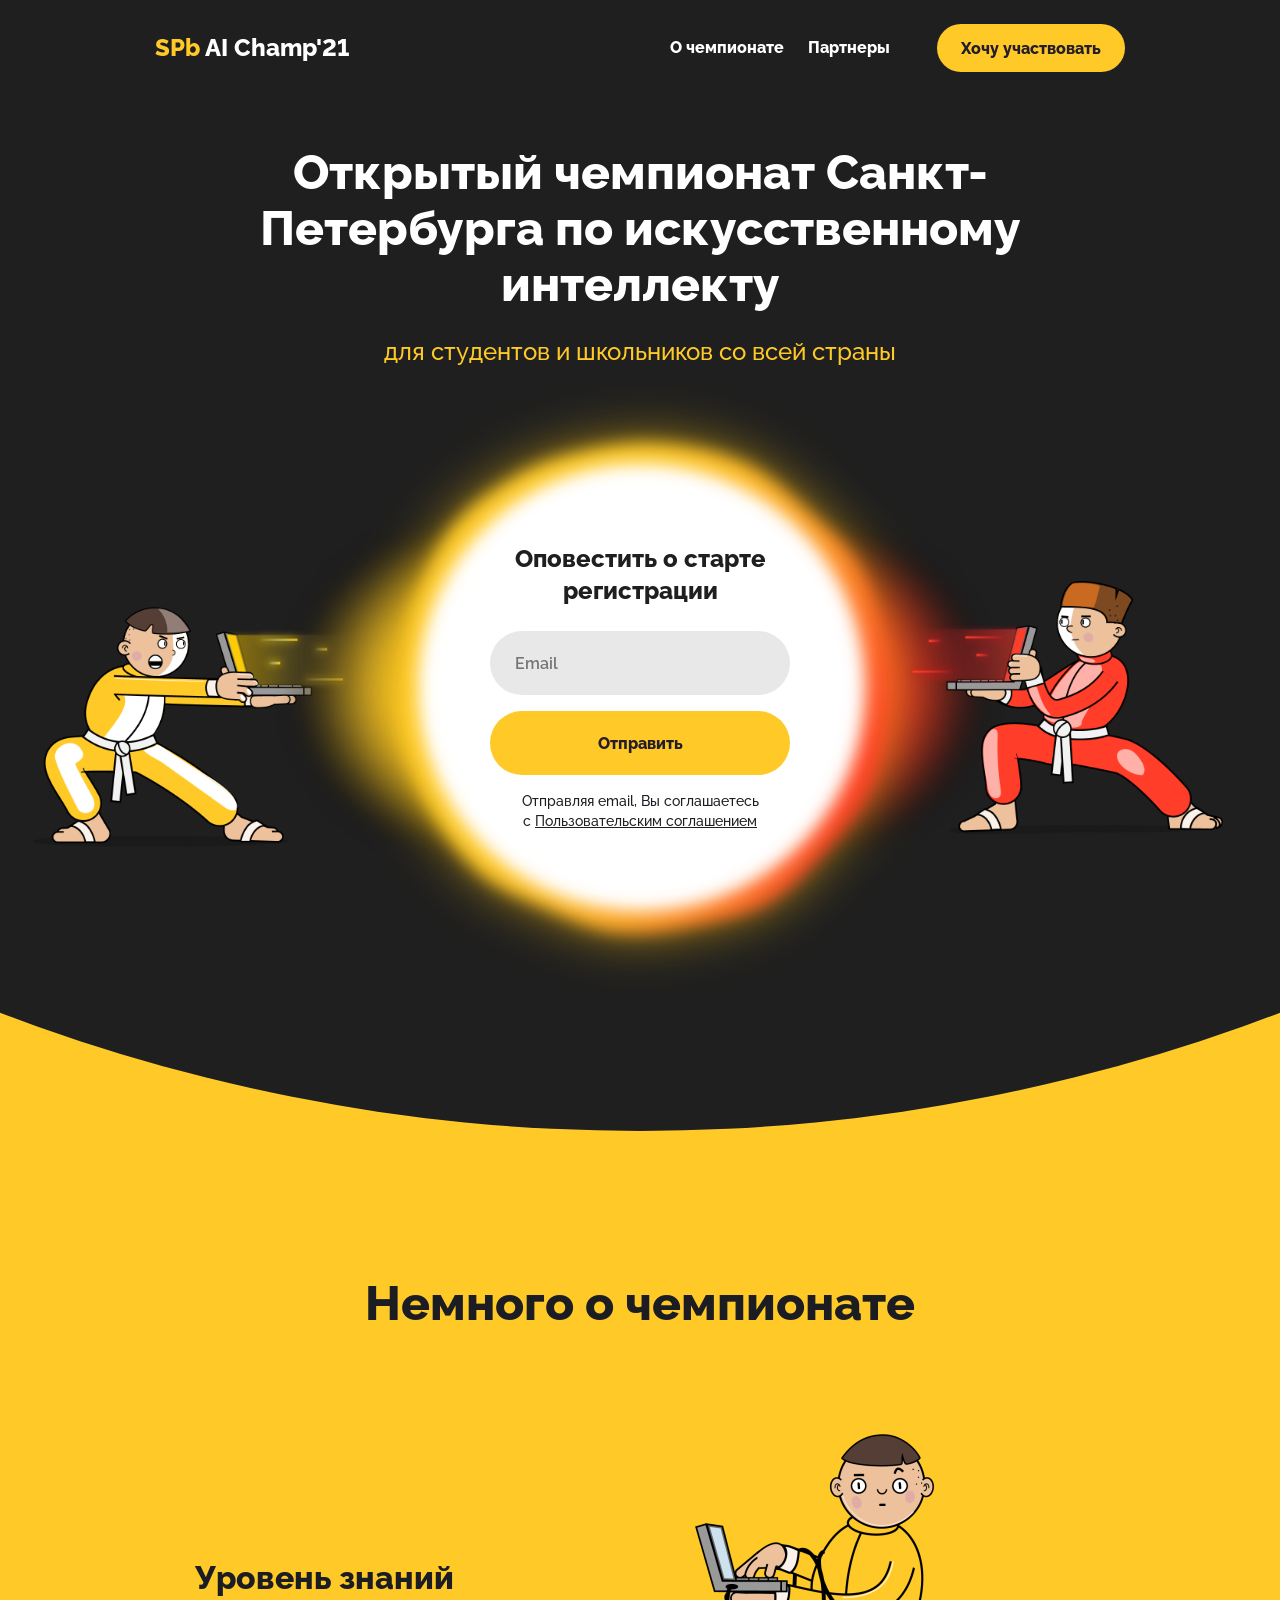
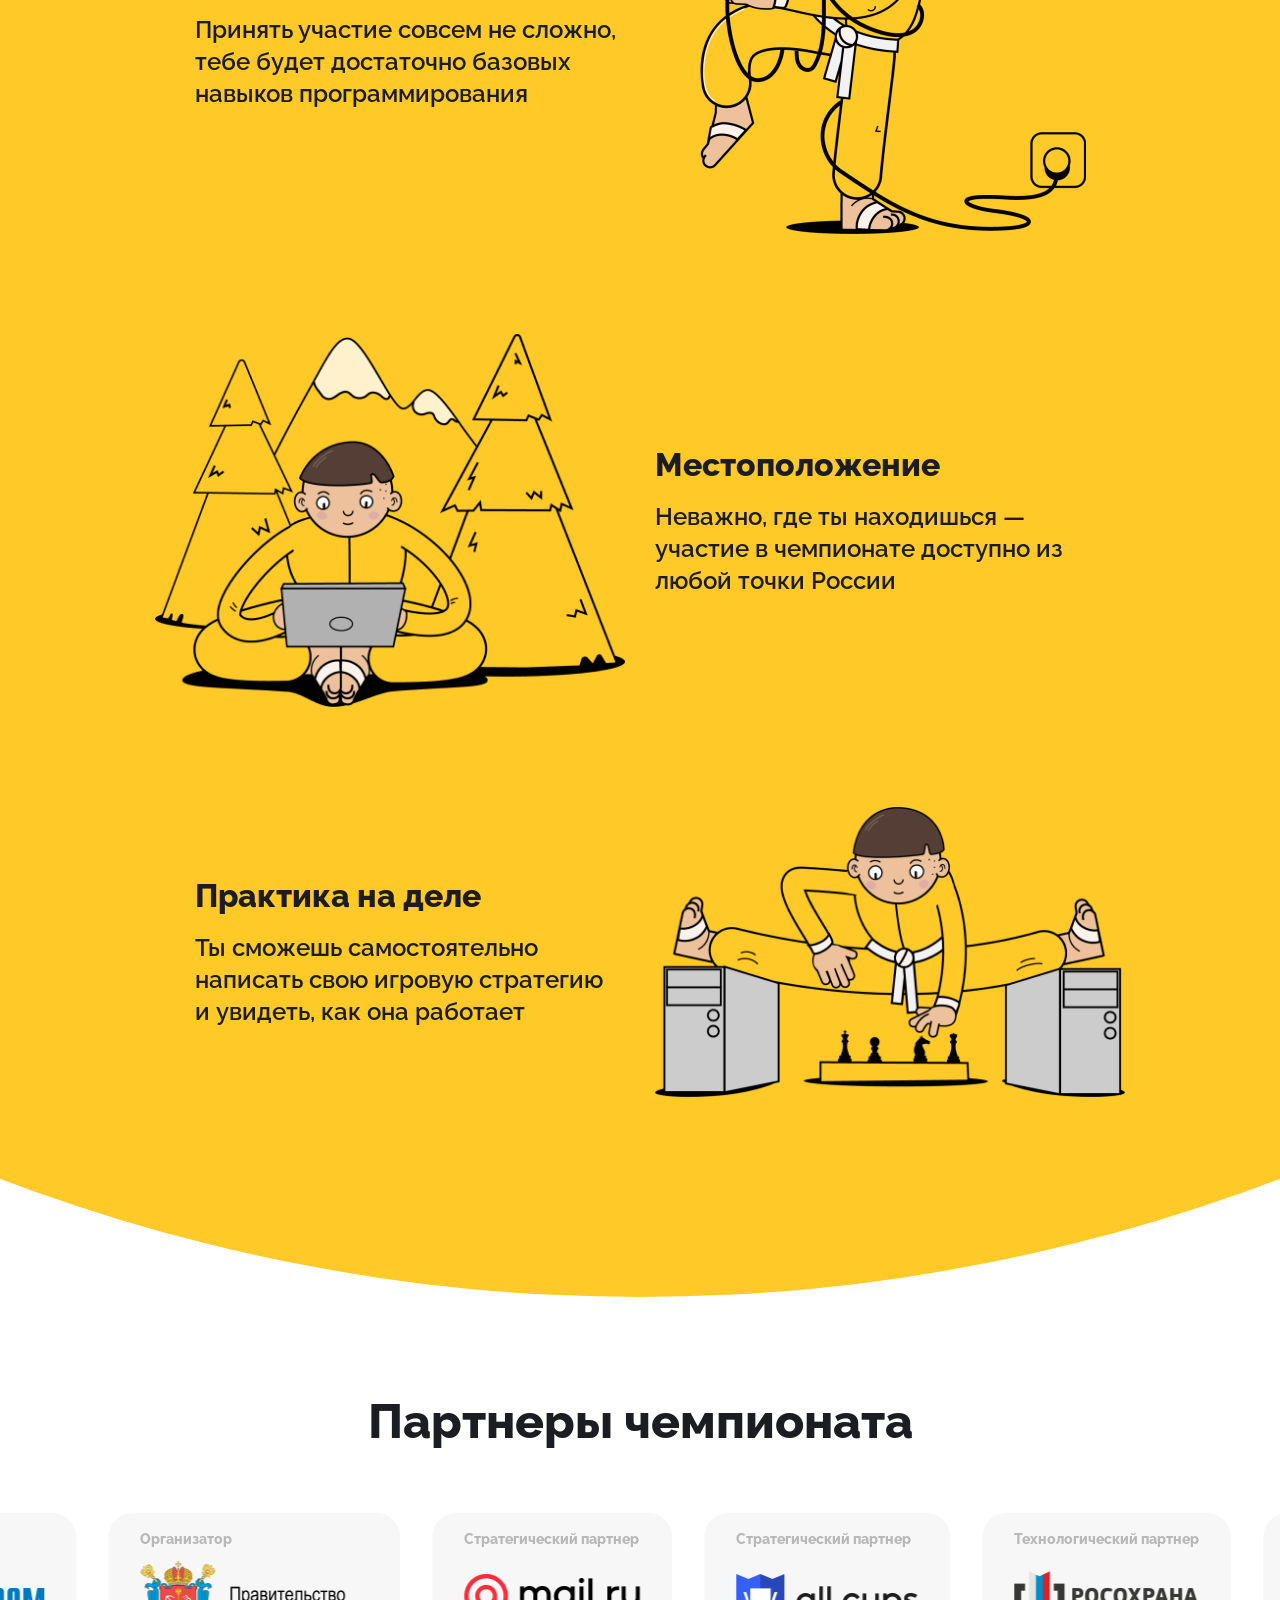
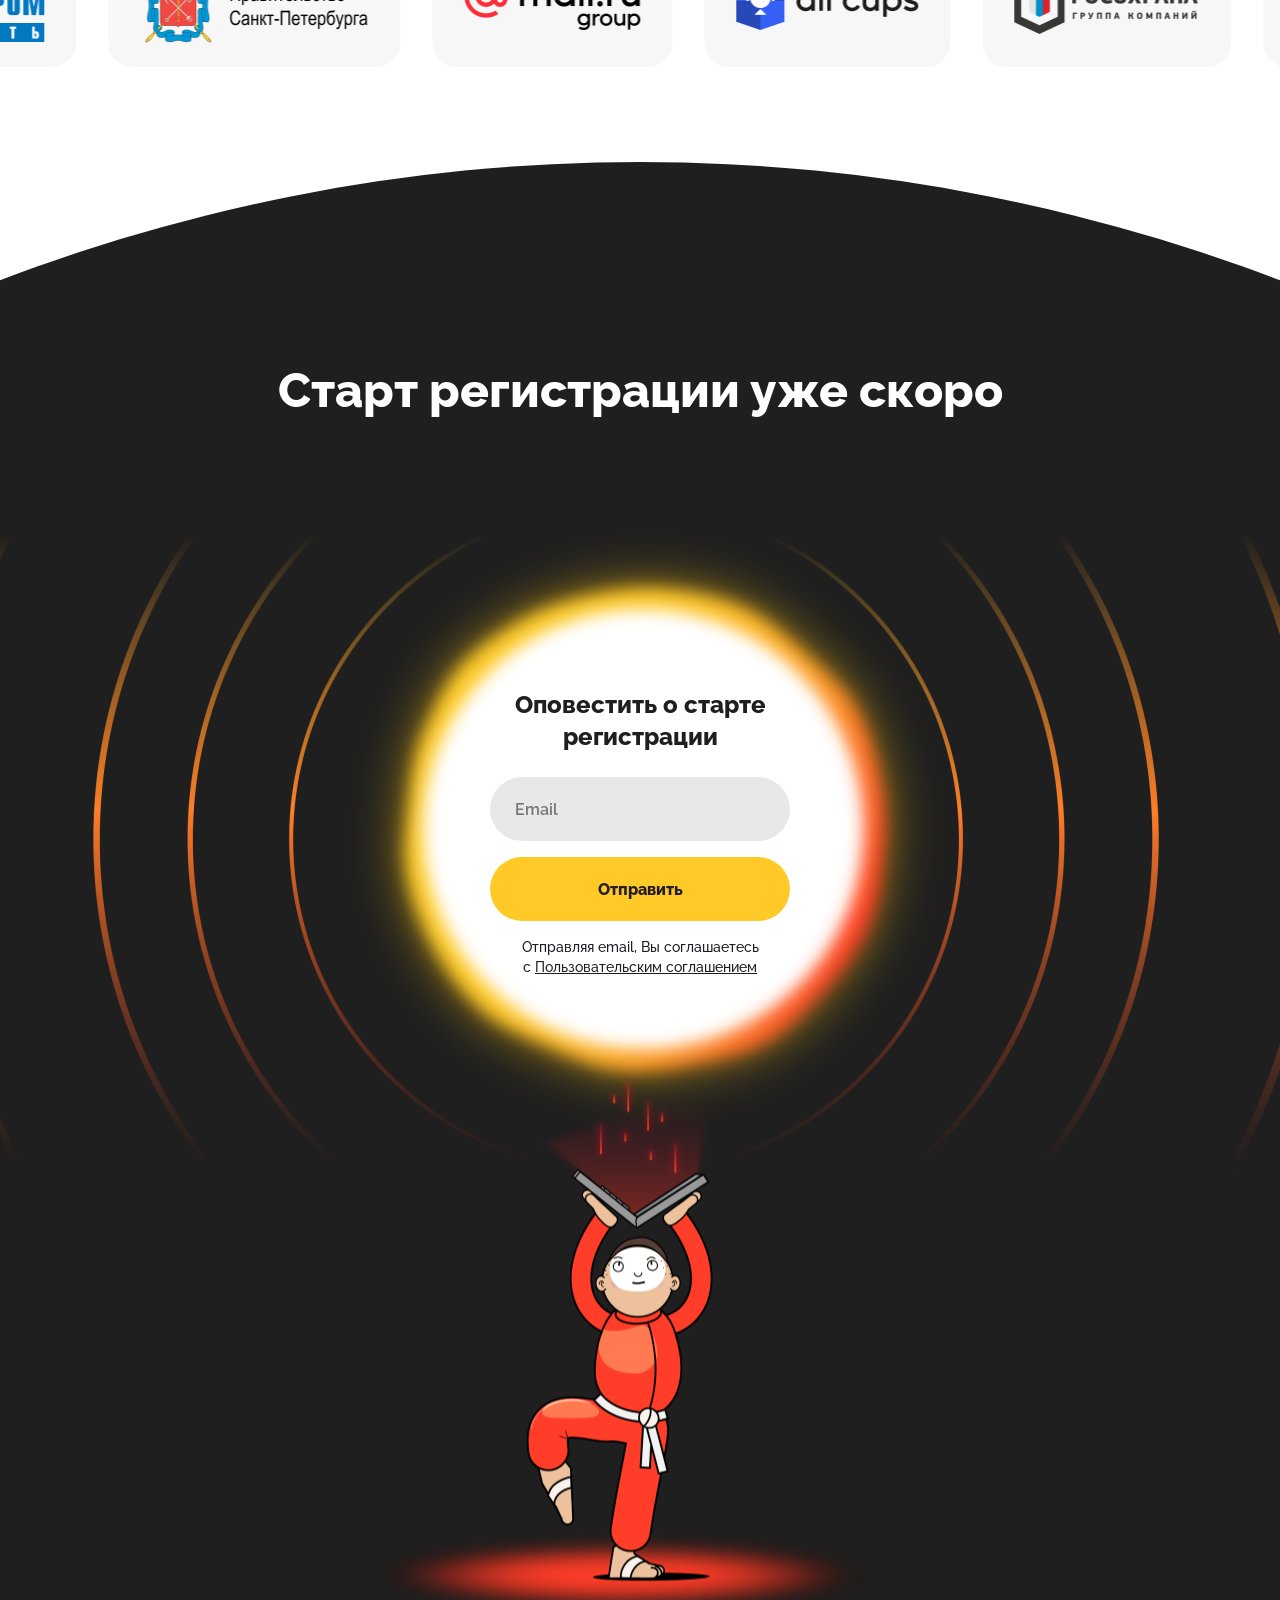
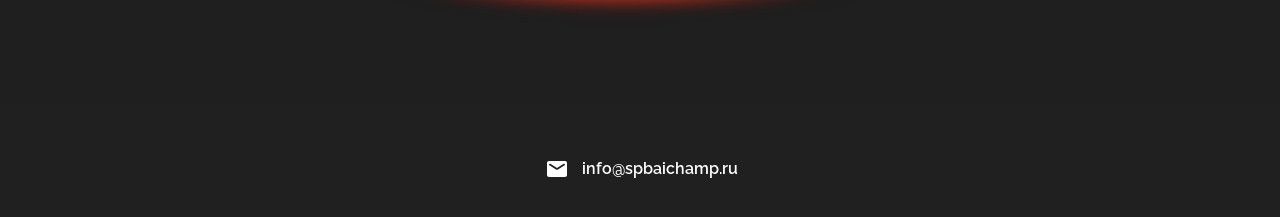
==== commit 6d922d37: "Fixes" ====
--- a/index.html
+++ b/index.html
@@ -255,11 +255,26 @@
       </div>
       <!-- Старт END-->
     </main>
+	
+	
 	<div class="modal" id="successModal" tabindex="-1" role="dialog">
 	  <div class="modal-dialog" role="document">
 		<div class="modal-content">
 		  <div class="modal-body">
 			<h2 class="popup-text">Ваша заявка принята!</h2>
+		  </div>
+		  <div class="modal-footer">
+			<button type="button" class="btn btn-1 btn-1-small" data-dismiss="modal">Закрыть</button>
+		  </div>
+		</div>
+	  </div>
+	</div>
+	
+	<div class="modal" id="errorModal" tabindex="-1" role="dialog">
+	  <div class="modal-dialog" role="document">
+		<div class="modal-content">
+		  <div class="modal-body">
+			<h2 class="popup-text error-text" id="errorModalText">Ваша заявка принята!</h2>
 		  </div>
 		  <div class="modal-footer">
 			<button type="button" class="btn btn-1 btn-1-small" data-dismiss="modal">Закрыть</button>
@@ -283,6 +298,9 @@
 		color: #fff;
 		margin: 0;
 	}
+	.error-text {
+		font-size: 24px;
+	}
 	</style>
 
 
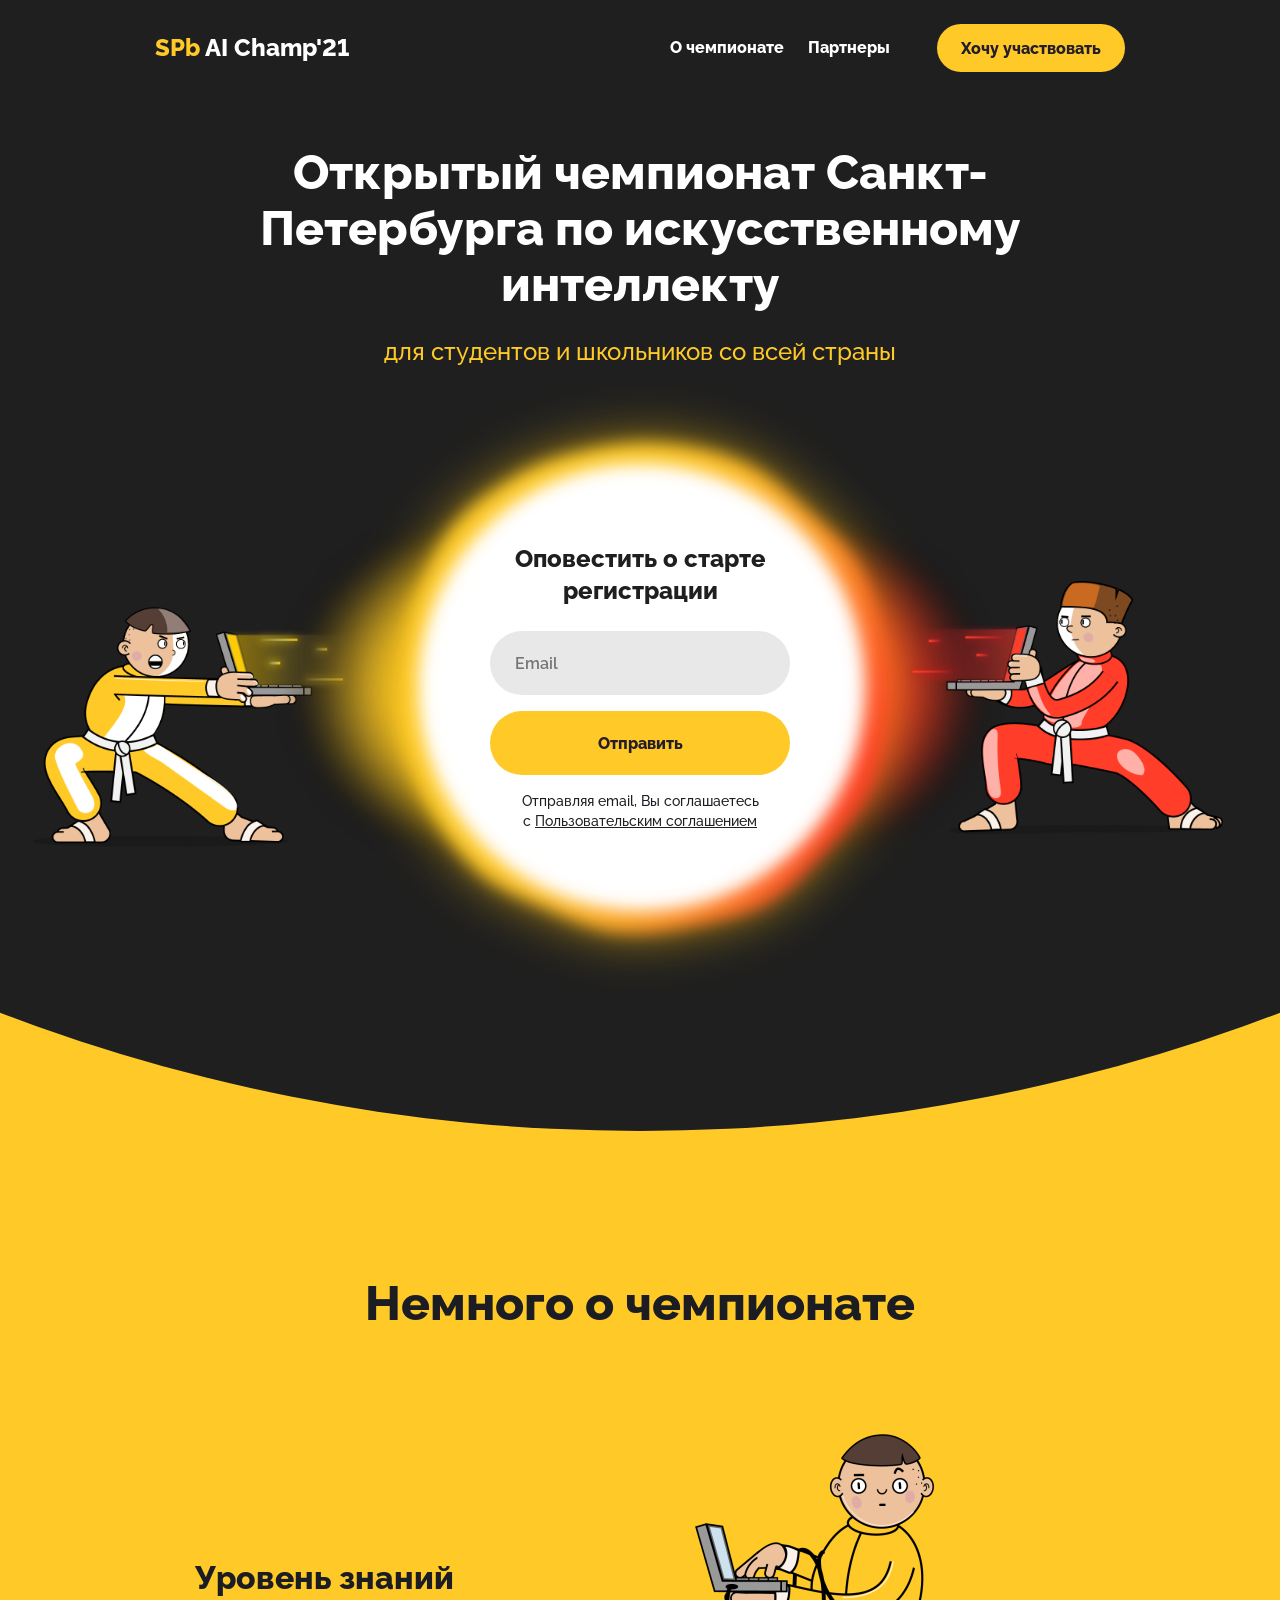
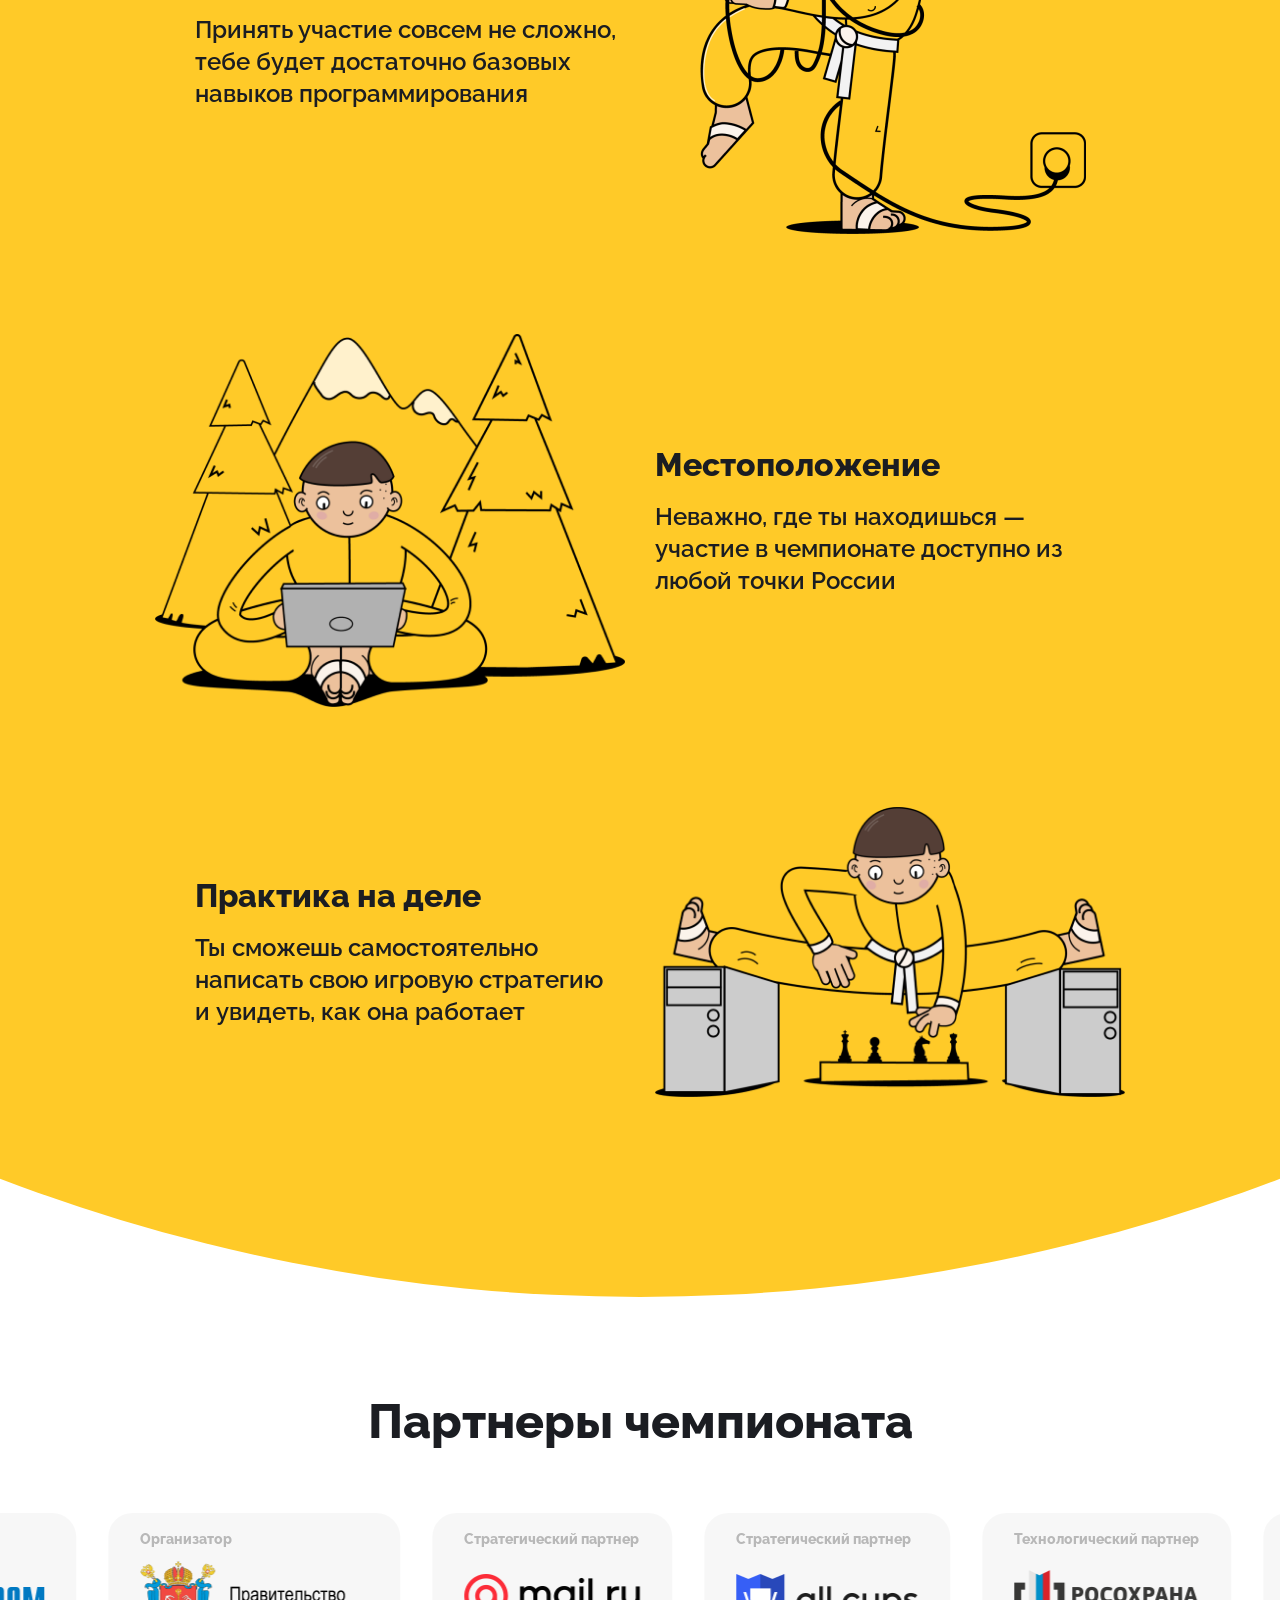
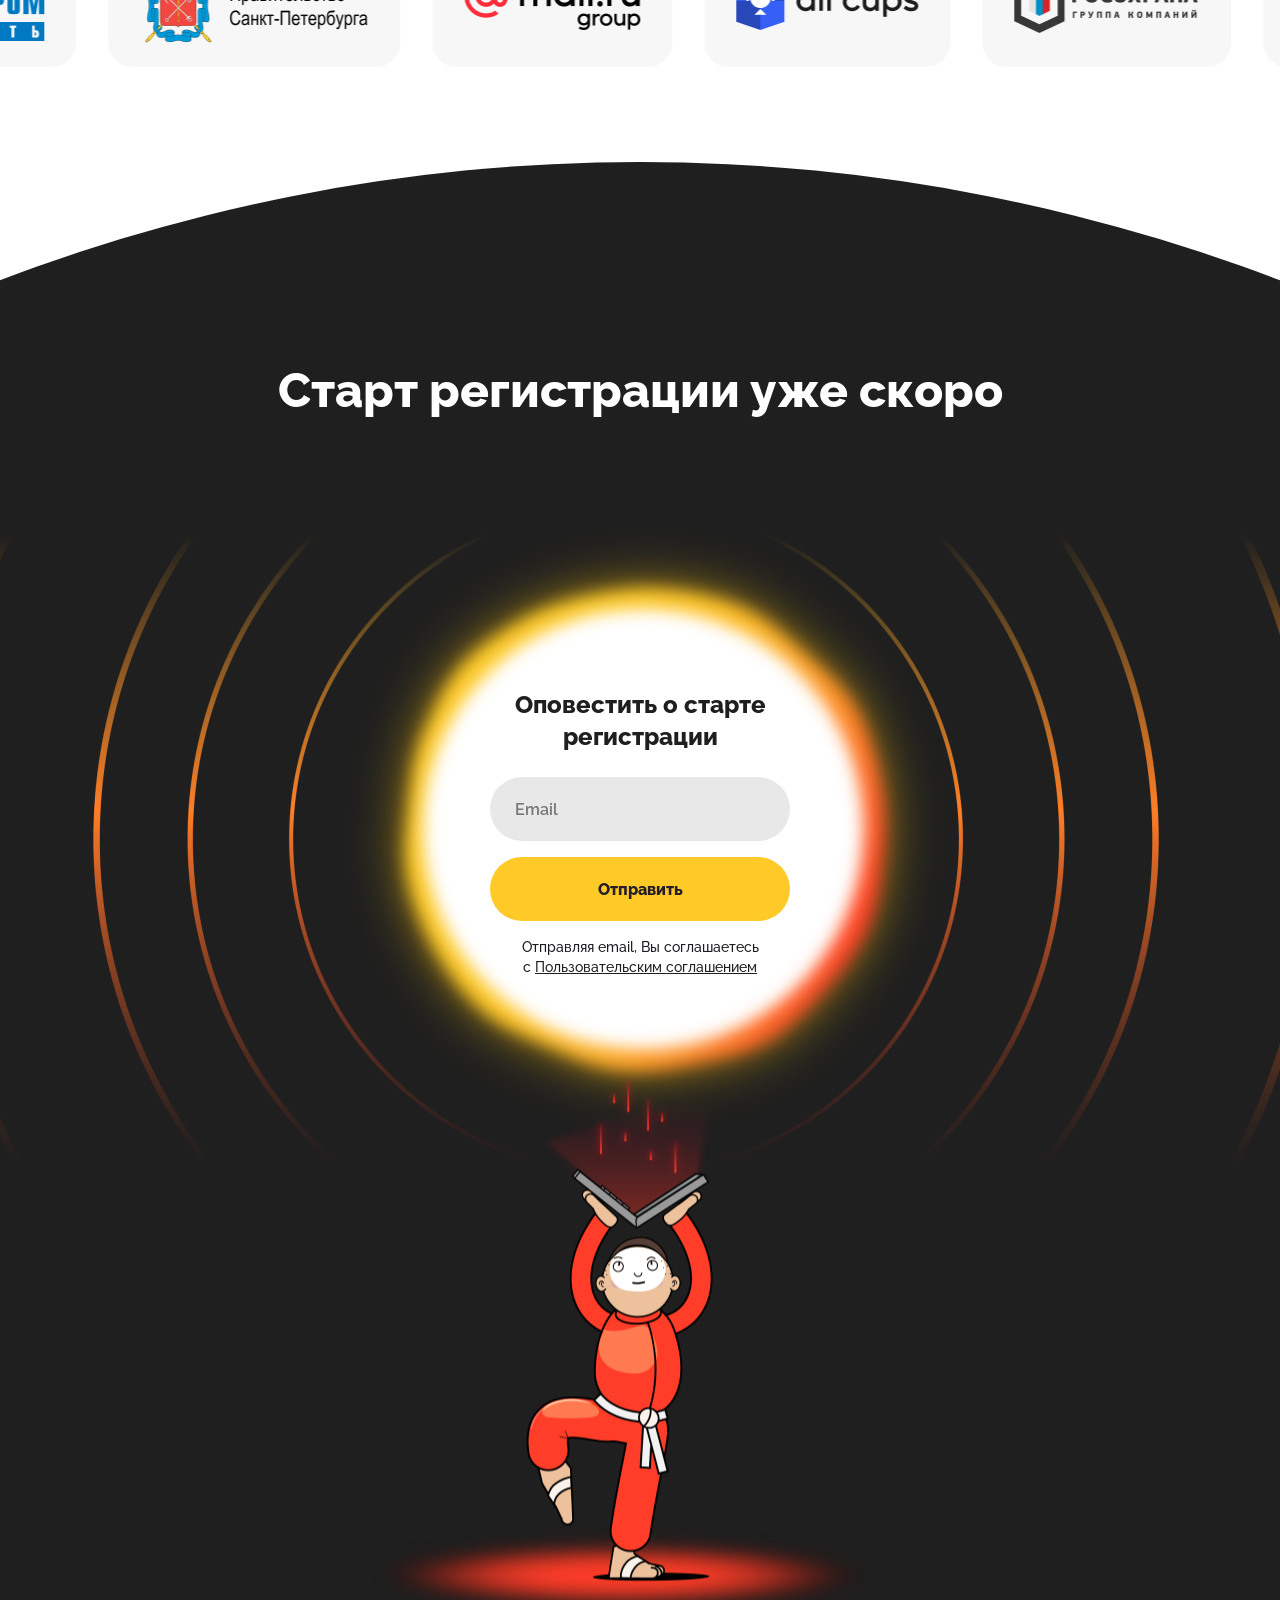
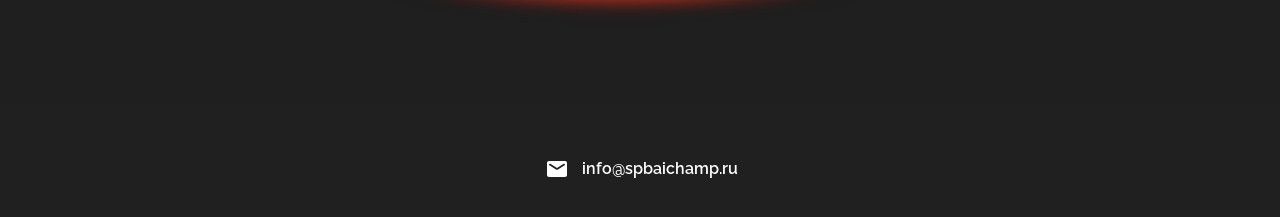
==== commit 221ab2a7: "Fixes" ====
--- a/index.html
+++ b/index.html
@@ -214,7 +214,7 @@
                               <p>Партнер</p>
                             </div>
                             <div class="partner-tmb-pic"><img src="files/partner-7.png" width="161"></div></a></div>
-                        
+
                       </div>
                     </div>
                   </div>
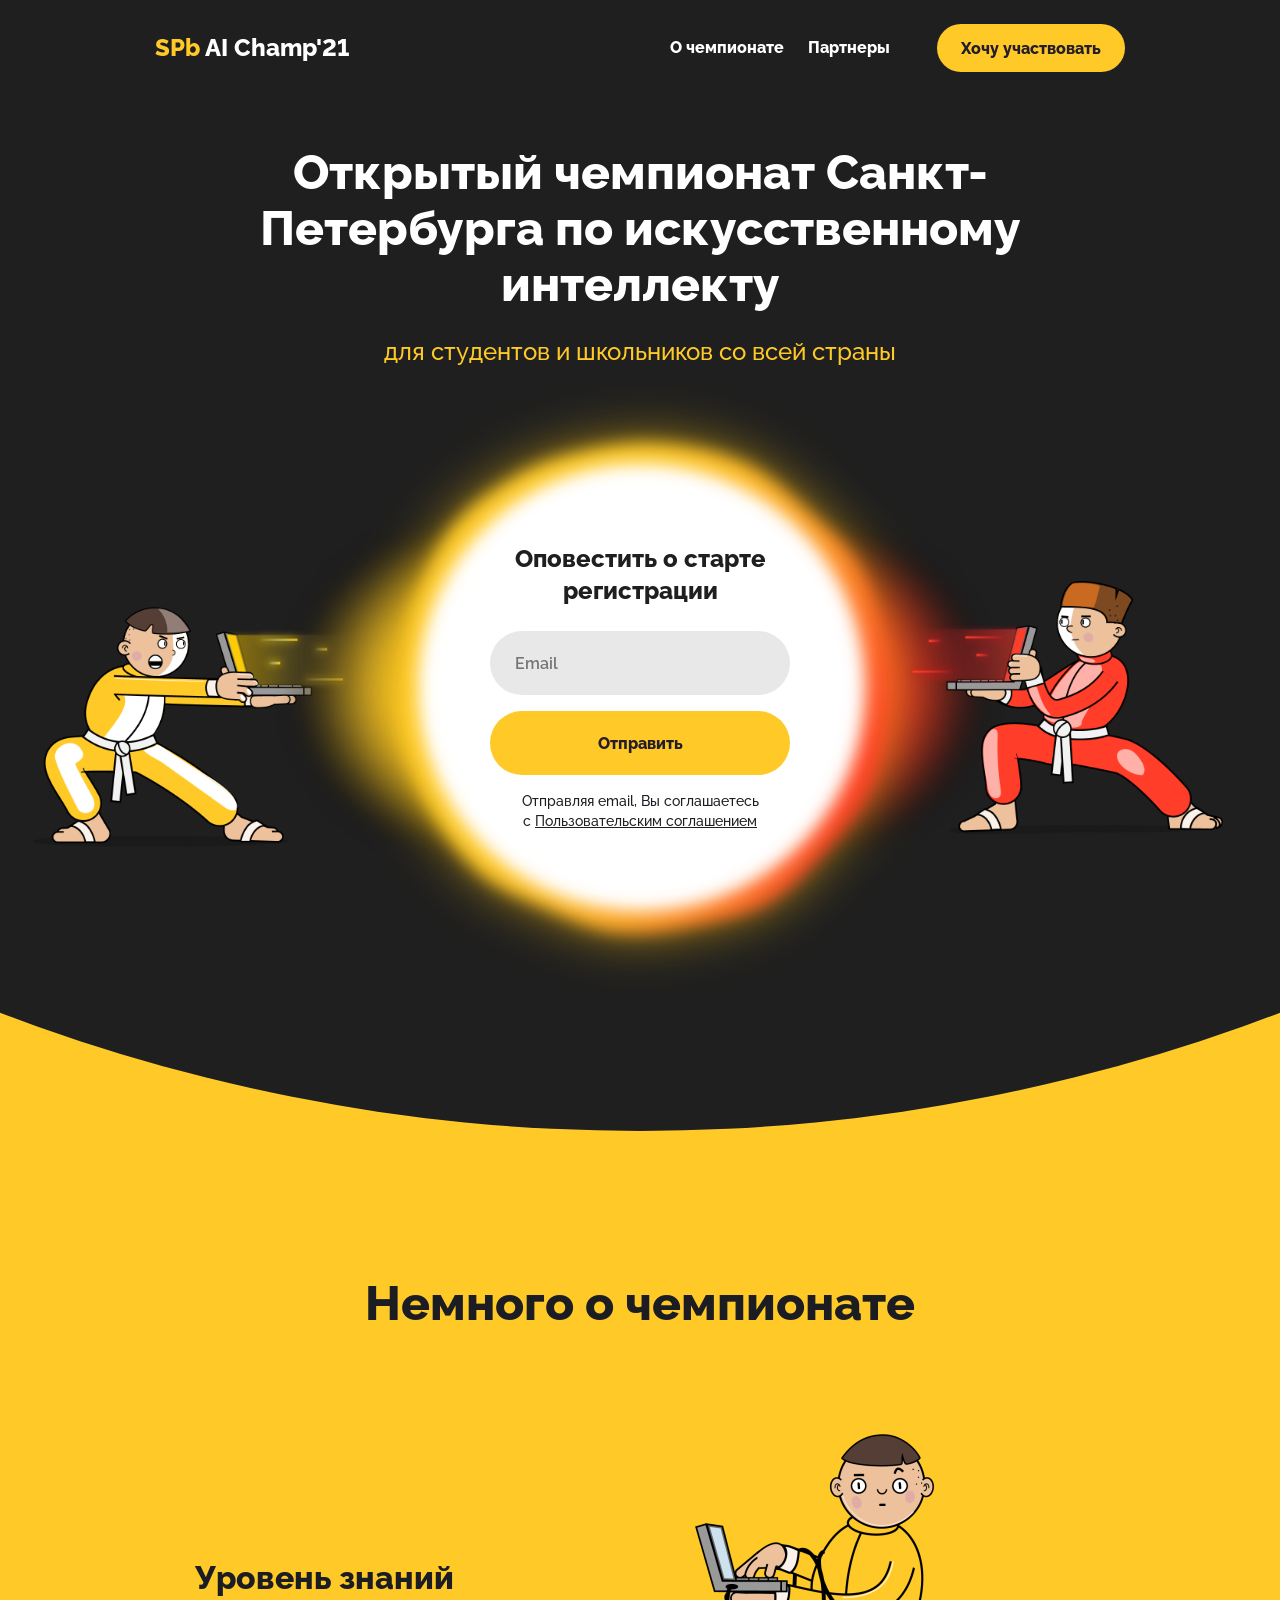
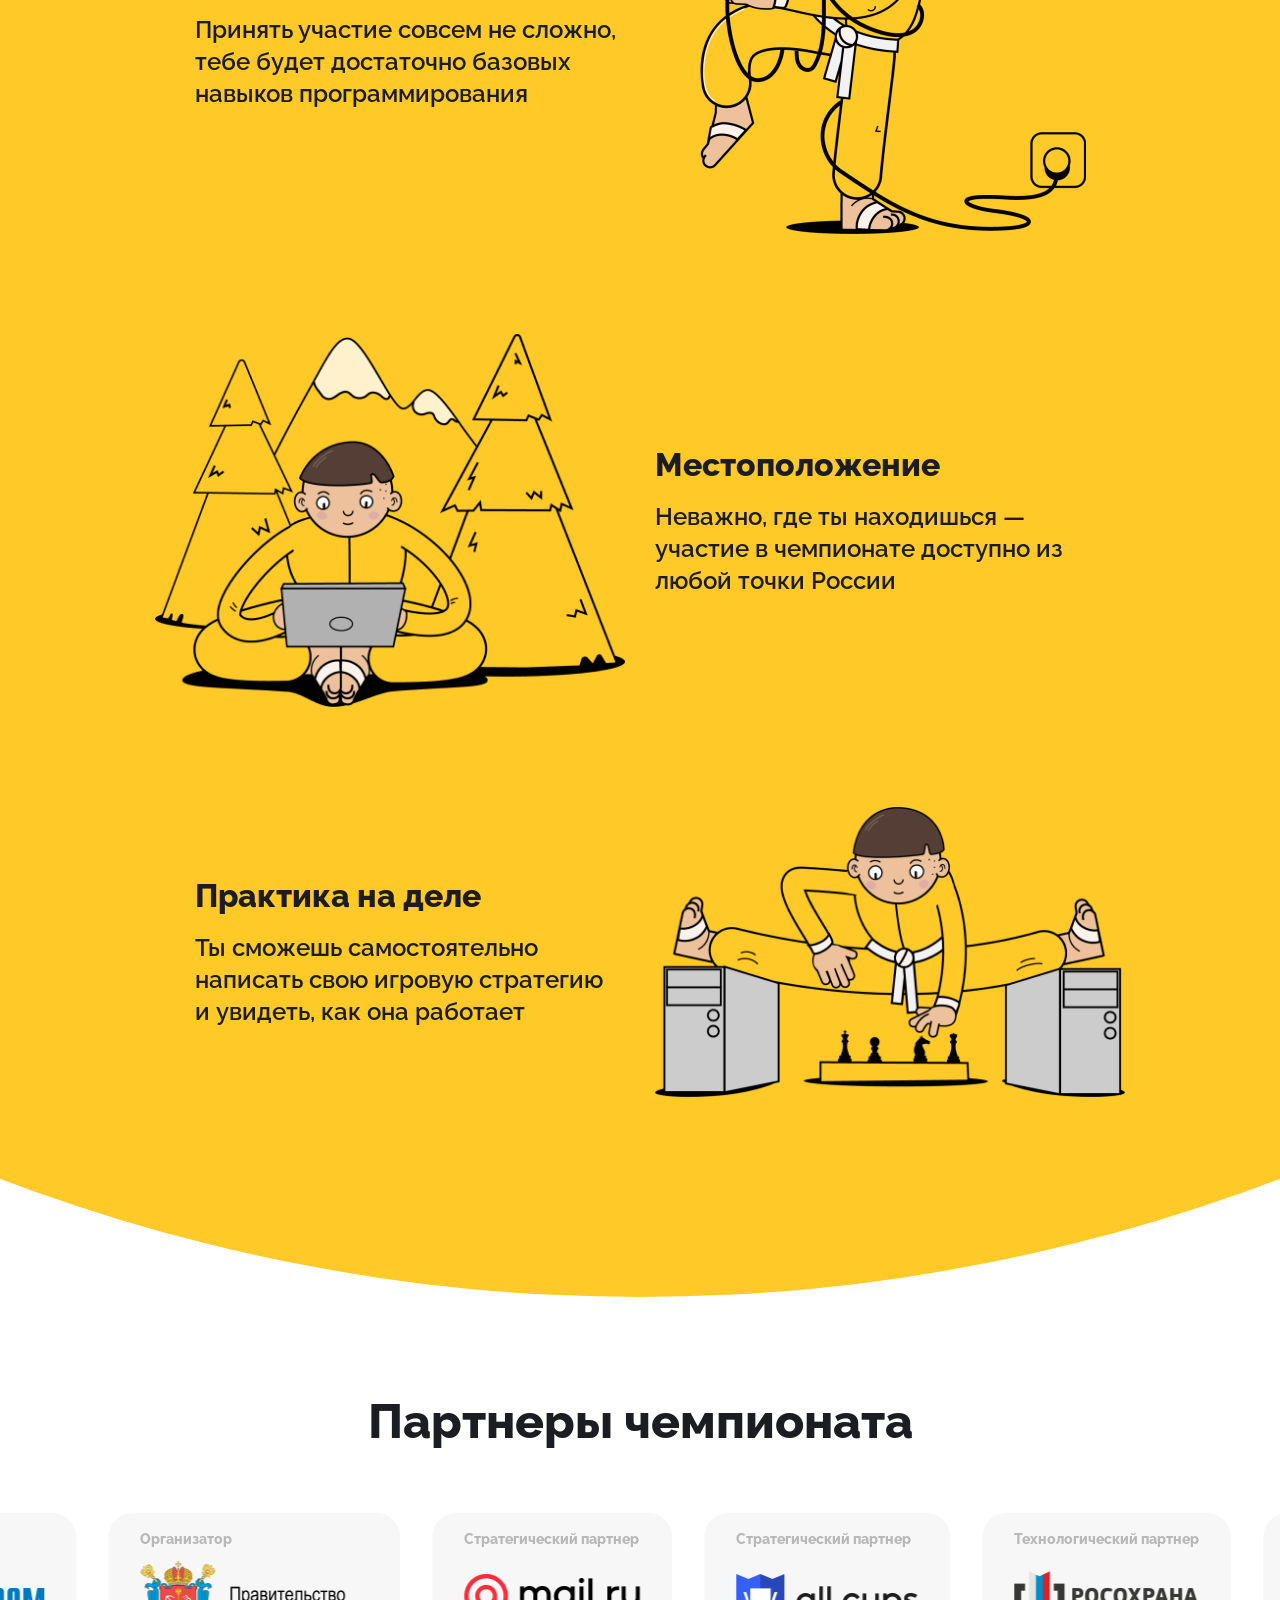
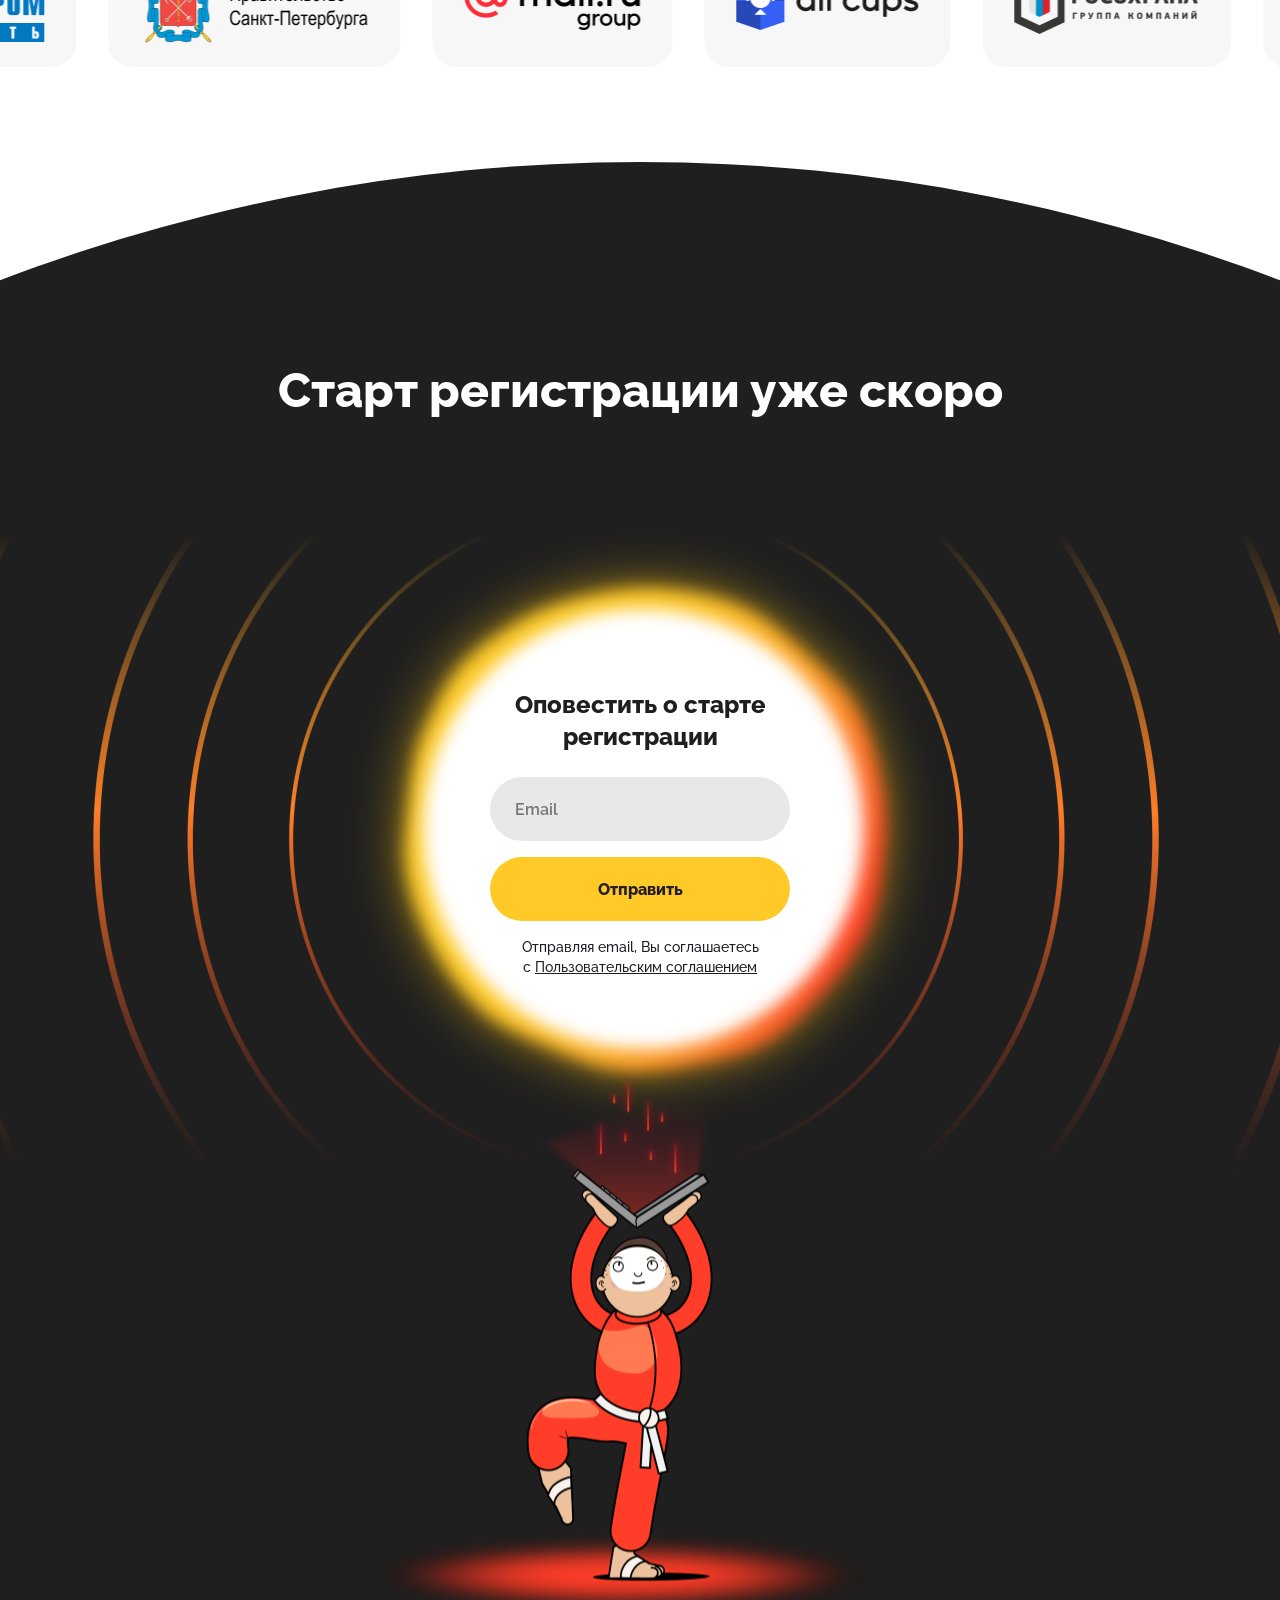
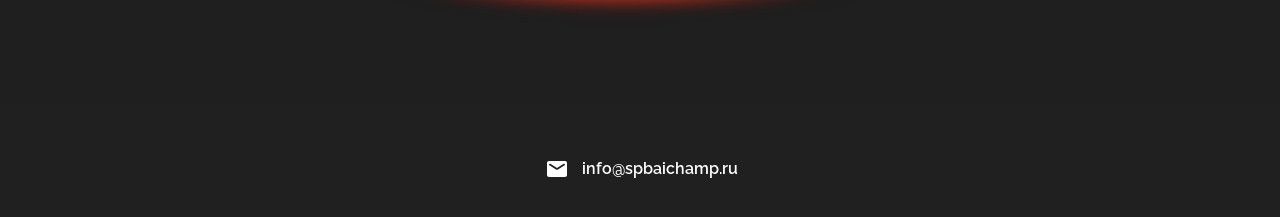
==== commit cc9b3857: "UI" ====
--- a/index.html
+++ b/index.html
@@ -331,6 +331,8 @@
     <script src="js/scrollmagic/plugins/animation.gsap.min.js"></script>
     <script src="js/jquery.mousewheel.js"></script>
     <script src="js/main.js"></script>
+    <script src="js/jquery.validate.min.js"></script>
+    <script src="js/additional-methods.min.js"></script>
     <!--script(src='js/animations.js')-->
   </div>
 </body>
--- a/css/styles.css
+++ b/css/styles.css
@@ -1,353 +1,450 @@
 html,
 body {
-  font-family: 'Raleway', sans-serif;
-  font-weight: normal;
-  font-size: 18px;
-  line-height: 1.4;
-  color: #1B1D22;
-  background: #fff;
-  background-size: 1440px auto, 1440px auto;
-  min-width: 414px;
-  -webkit-font-feature-settings: "lnum";
-  -ms-font-feature-settings: "lnum";
-  -o-font-feature-settings: "lnum";
-  font-feature-settings: "lnum"; }
+	font-family: 'Raleway', sans-serif;
+	font-weight: normal;
+	font-size: 18px;
+	line-height: 1.4;
+	color: #1B1D22;
+	background: #fff;
+	background-size: 1440px auto, 1440px auto;
+	min-width: 414px;
+	-webkit-font-feature-settings: "lnum";
+	-ms-font-feature-settings: "lnum";
+	-o-font-feature-settings: "lnum";
+	font-feature-settings: "lnum";
+}
 
 p {
-  margin: 0 0 15px 0; }
+	margin: 0 0 15px 0;
+}
 
 p:last-child {
-  margin: 0; }
+	margin: 0;
+}
 
 a,
 a:focus {
-  color: #FFCA28;
-  text-decoration: underline;
-  transition: color .15s ease; }
+	color: #FFCA28;
+	text-decoration: underline;
+	transition: color .15s ease;
+}
 
 a:hover {
-  text-decoration: none; }
+	text-decoration: none;
+}
 
 h1,
 .h1 {
-  font-weight: 800;
-  font-size: 48px;
-  line-height: 56px;
-  /* or 117% */
-  text-align: center;
-  color: #FFFFFF;
-  margin: 0 0 24px 0; }
+	font-weight: 800;
+	font-size: 48px;
+	line-height: 56px;
+	/* or 117% */
+	text-align: center;
+	color: #FFFFFF;
+	margin: 0 0 24px 0;
+}
 
 .over-wrapper ul {
-  list-style: none;
-  margin: 0 0 15px 0;
-  padding: 0; }
+	list-style: none;
+	margin: 0 0 15px 0;
+	padding: 0;
+}
 
 .over-wrapper ul > li {
-  position: relative; }
+	position: relative;
+}
 
 .over-wrapper ol {
-  list-style: none;
-  margin: 0;
-  padding: 0;
-  counter-reset: item; }
+	list-style: none;
+	margin: 0;
+	padding: 0;
+	counter-reset: item;
+}
 
 .over-wrapper ol > li {
-  margin: 0 0 10px 0;
-  padding: 0 0 0 30px;
-  position: relative; }
+	margin: 0 0 10px 0;
+	padding: 0 0 0 30px;
+	position: relative;
+}
 
 .over-wrapper ol > li:before {
-  counter-increment: item;
-  content: counter(item);
-  position: absolute;
-  left: 0;
-  top: 0; }
+	counter-increment: item;
+	content: counter(item);
+	position: absolute;
+	left: 0;
+	top: 0;
+}
 
 .btn,
 .btn:focus {
-  box-shadow: none;
-  background-color: transparent;
-  text-decoration: none !important;
-  border-radius: 0;
-  vertical-align: top;
-  border: none;
-  position: relative;
-  display: inline-block;
-  vertical-align: middle;
-  box-shadow: none;
-  text-align: center;
-  transition: background-color .2s ease, color .2s ease, box-shadow .2s ease, border-color .2s ease, box-shadow .2s ease, font-size .2s ease;
-  -webkit-appearance: none !important; }
+	box-shadow: none;
+	background-color: transparent;
+	text-decoration: none !important;
+	border-radius: 0;
+	vertical-align: top;
+	border: none;
+	position: relative;
+	display: inline-block;
+	vertical-align: middle;
+	box-shadow: none;
+	text-align: center;
+	transition: background-color .2s ease, color .2s ease, box-shadow .2s ease, border-color .2s ease, box-shadow .2s ease, font-size .2s ease;
+	-webkit-appearance: none !important;
+}
 
 .btn-1,
 .btn-1:focus {
-  font-weight: 800;
-  font-size: 16px;
-  line-height: 24px;
-  color: #251D27;
-  background: #FFCA28;
-  border-radius: 32px;
-  padding: 21px 28px 19px 28px; }
+	font-weight: 800;
+	font-size: 16px;
+	line-height: 24px;
+	color: #251D27;
+	background: #FFCA28;
+	border-radius: 32px;
+	padding: 21px 28px 19px 28px;
+	transition: none;
+}
 
 .btn-1:hover {
-  color: #251D27; }
+	color: #251D27;
+	background: linear-gradient(85.48deg, #FFCA28 -7%, #FF3E29 126.08%);
+}
+
+.btn-1:active {
+	background: #FFCA28;
+}
 
 .btn-1-small,
 .btn-1-small:focus {
-  font-size: 16px;
-  line-height: 24px;
-  font-weight: 800;
-  padding: 13px 24px 11px 24px; }
+	font-size: 16px;
+	line-height: 24px;
+	font-weight: 800;
+	padding: 13px 24px 11px 24px;
+}
 
 .form-group {
-  margin: 0 0 16px 0; }
+	margin: 0 0 16px 0;
+}
 
 input[type=text],
 input[type=email],
 input[type=password],
 textarea {
-  border: none;
-  padding: 21px 25px 19px 25px;
-  background: rgba(31, 31, 31, 0.1);
-  transition: all .2s ease;
-  font-family: 'Raleway';
-  font-size: 16px;
-  line-height: 24px;
-  font-weight: 600;
-  color: #1F1F1F;
-  width: 100%;
-  display: block;
-  outline: none !important;
-  border-radius: 32px; }
+	border: none;
+	padding: 21px 25px 19px 25px;
+	background: rgba(31, 31, 31, 0.1);
+	/*transition: all .2s ease;*/
+	font-family: 'Raleway';
+	font-size: 16px;
+	line-height: 24px;
+	font-weight: 600;
+	color: #1F1F1F;
+	width: 100%;
+	display: block;
+	outline: none !important;
+	border-radius: 32px;
+}
+
+input[type=text]:hover,
+input[type=email]:hover,
+input[type=password]:hover,
+textarea:hover {
+	padding: 19px 23px 17px 23px;
+	border: 2px solid rgba(31, 31, 31, 0.2);
+}
+
+input[type=text]:focus,
+input[type=email]:focus,
+input[type=password]:focus,
+textarea:focus {
+	padding: 19px 23px 17px 23px;
+	border: 2px solid #FFCA28;
+}
+
+input[type=text].error,
+input[type=email].error,
+input[type=password].error,
+textarea.error {
+	padding: 19px 23px 17px 23px;
+	border: 2px solid #FF3E29;
+}
+
+label.error {
+	display: block;
+	text-align: left;
+	font-weight: 800;
+	font-size: 13px;
+	line-height: 16px;
+	color: #FF3E29;
+	margin: 3px 0 0 25px;
+}
 
 .form-agree {
-  font-weight: 500;
-  font-size: 14px;
-  line-height: 20px;
-  margin: 16px 0 0 0; }
+	font-weight: 500;
+	font-size: 14px;
+	line-height: 20px;
+	margin: 16px 0 0 0;
+}
 
 .form-agree a,
 .form-agree a:focus {
-  color: #1F1F1F;
-  text-decoration: underline; }
+	color: #1F1F1F;
+	text-decoration: underline;
+}
 
 .form-agree a:hover {
-  text-decoration: none; }
+	text-decoration: none;
+}
 
 .slick-arrow {
-  position: absolute;
-  z-index: 10;
-  border: none;
-  -webkit-appearance: none;
-  width: 50px;
-  height: 100px;
-  background: #00D2FD;
-  transition: all .3s ease;
-  font-size: 0;
-  line-height: 0;
-  color: transparent;
-  text-indent: -20000px;
-  overflow: hidden;
-  top: 50%;
-  margin-top: -50px;
-  cursor: pointer;
-  outline: none !important; }
+	position: absolute;
+	z-index: 10;
+	border: none;
+	-webkit-appearance: none;
+	width: 50px;
+	height: 100px;
+	background: #00D2FD;
+	transition: all .3s ease;
+	font-size: 0;
+	line-height: 0;
+	color: transparent;
+	text-indent: -20000px;
+	overflow: hidden;
+	top: 50%;
+	margin-top: -50px;
+	cursor: pointer;
+	outline: none !important;
+}
 
 .slick-arrow.slick-disabled {
-  opacity: .2 !important; }
+	opacity: .2 !important;
+}
 
 .slick-arrow:before {
-  content: "";
-  width: 17px;
-  height: 26px;
-  background-repeat: no-repeat;
-  background-position: 0 0;
-  position: absolute;
-  left: 50%;
-  top: 50%;
-  margin: -13px 0 0 0; }
+	content: "";
+	width: 17px;
+	height: 26px;
+	background-repeat: no-repeat;
+	background-position: 0 0;
+	position: absolute;
+	left: 50%;
+	top: 50%;
+	margin: -13px 0 0 0;
+}
 
 .slick-prev:before {
-  left: 24px;
-  background-image: url(../images/slick-prev.svg); }
+	left: 24px;
+	background-image: url(../images/slick-prev.svg);
+}
 
 .slick-next:before {
-  left: auto;
-  right: 24px;
-  background-image: url(../images/slick-next.svg); }
+	left: auto;
+	right: 24px;
+	background-image: url(../images/slick-next.svg);
+}
 
 .slick-prev {
-  border-radius: 50px 0 0 50px;
-  right: 15px; }
+	border-radius: 50px 0 0 50px;
+	right: 15px;
+}
 
 .slick-next {
-  border-radius: 0 50px 50px 0;
-  right: -35px; }
+	border-radius: 0 50px 50px 0;
+	right: -35px;
+}
 
 .slider-wrapper {
-  margin: 0 -15px;
-  position: relative; }
+	margin: 0 -15px;
+	position: relative;
+}
 
 .slick-slide {
-  margin: 0 15px; }
+	margin: 0 15px;
+}
 
 .slick-slide img {
-  max-width: 100%; }
+	max-width: 100%;
+}
 
 .news-slider .slick-arrow {
-  top: 160px; }
+	top: 160px;
+}
 
 .slider-countable-wrapper {
-  padding-bottom: 65px; }
+	padding-bottom: 65px;
+}
 
 .photo-slider-wrapper {
-  margin-left: 0;
-  margin-right: 0;
-  margin-top: 36px;
-  margin-bottom: 40px; }
+	margin-left: 0;
+	margin-right: 0;
+	margin-top: 36px;
+	margin-bottom: 40px;
+}
 
 .photo-slider .slick-slide {
-  margin: 0; }
+	margin: 0;
+}
 
 .slider-countable .slick-arrow {
-  width: 45px;
-  height: 45px;
-  border-radius: 50%;
-  top: auto;
-  right: auto;
-  bottom: -65px; }
+	width: 45px;
+	height: 45px;
+	border-radius: 50%;
+	top: auto;
+	right: auto;
+	bottom: -65px;
+}
 
 .slider-countable .slick-prev {
-  left: 0; }
+	left: 0;
+}
 
 .slider-countable .slick-next {
-  left: 210px; }
+	left: 210px;
+}
 
 .slider-countable .slick-arrow:before {
-  width: 11px;
-  height: 16px;
-  margin-top: -8px; }
+	width: 11px;
+	height: 16px;
+	margin-top: -8px;
+}
 
 .slider-countable .slick-prev:before {
-  left: 15px;
-  background-image: url(../images/slick-prev-countable.svg); }
+	left: 15px;
+	background-image: url(../images/slick-prev-countable.svg);
+}
 
 .slider-countable .slick-next:before {
-  right: 15px;
-  background-image: url(../images/slick-next-countable.svg); }
+	right: 15px;
+	background-image: url(../images/slick-next-countable.svg);
+}
 
 .slider-count {
-  font-size: 20px;
-  font-weight: 300;
-  position: absolute;
-  left: 0;
-  bottom: 6px;
-  text-align: center;
-  width: 255px; }
+	font-size: 20px;
+	font-weight: 300;
+	position: absolute;
+	left: 0;
+	bottom: 6px;
+	text-align: center;
+	width: 255px;
+}
 
 .slider-count-cur {
-  font-weight: 800; }
+	font-weight: 800;
+}
 
 .slider-count-sep {
-  margin: 0 5px; }
+	margin: 0 5px;
+}
 
 .modal-backdrop {
-  background: #000121; }
+	background: #000121;
+}
 
 .modal-backdrop.show {
-  opacity: .8; }
+	opacity: .8;
+}
 
 .modal-dialog {
-  pointer-events: auto;
-  width: auto;
-  margin: 0 auto;
-  display: -ms-flexbox;
-  display: flex;
-  min-height: 100%;
-  -ms-flex-direction: column;
-  flex-direction: column;
-  -ms-flex-pack: center;
-  justify-content: center; }
+	pointer-events: auto;
+	width: auto;
+	margin: 0 auto;
+	display: -ms-flexbox;
+	display: flex;
+	min-height: 100%;
+	-ms-flex-direction: column;
+	flex-direction: column;
+	-ms-flex-pack: center;
+	justify-content: center;
+}
 
 .form-modal .modal-dialog {
-  max-width: 980px;
-  padding: 30px; }
+	max-width: 980px;
+	padding: 30px;
+}
 
 .form-modal .modal-content {
-  background: none;
-  border: none;
-  border-radius: 50px;
-  position: relative; }
+	background: none;
+	border: none;
+	border-radius: 50px;
+	position: relative;
+}
 
 .form-modal .modal-content:before {
-  content: "";
-  position: absolute;
-  left: 20px;
-  top: 20px;
-  right: -20px;
-  bottom: -20px;
-  background: #00D2FD;
-  border-radius: 50px; }
+	content: "";
+	position: absolute;
+	left: 20px;
+	top: 20px;
+	right: -20px;
+	bottom: -20px;
+	background: #00D2FD;
+	border-radius: 50px;
+}
 
 .form-modal .modal-content-inner {
-  position: relative;
-  background: #fff;
-  border-radius: 50px;
-  padding: 76px 95px 80px 95px; }
+	position: relative;
+	background: #fff;
+	border-radius: 50px;
+	padding: 76px 95px 80px 95px;
+}
 
 .form-modal .modal-header {
-  display: block;
-  border: none;
-  padding: 0;
-  margin: 0 0 32px 0; }
+	display: block;
+	border: none;
+	padding: 0;
+	margin: 0 0 32px 0;
+}
 
 .form-modal .modal-header h2,
 .form-modal .modal-header .h2 {
-  margin: 0; }
+	margin: 0;
+}
 
 .form-modal .modal-header-text {
-  font-weight: bold;
-  margin: 12px 0 0 0;
-  max-width: 560px; }
+	font-weight: bold;
+	margin: 12px 0 0 0;
+	max-width: 560px;
+}
 
 .form-modal .close {
-  position: absolute;
-  right: 30px;
-  top: 30px;
-  opacity: 1 !important;
-  width: 65px;
-  height: 65px;
-  opacity: 1 !important;
-  cursor: pointer;
-  z-index: 10;
-  border-radius: 50%;
-  outline: none !important;
-  transition: all .2s ease; }
+	position: absolute;
+	right: 30px;
+	top: 30px;
+	opacity: 1 !important;
+	width: 65px;
+	height: 65px;
+	opacity: 1 !important;
+	cursor: pointer;
+	z-index: 10;
+	border-radius: 50%;
+	outline: none !important;
+	transition: all .2s ease;
+}
 
 .form-modal .close:before {
-  content: "";
-  background: url(../images/close-modal.svg) 0 0 no-repeat;
-  width: 27px;
-  height: 27px;
-  position: absolute;
-  left: 19px;
-  top: 19px;
-  transition: all .2s ease; }
+	content: "";
+	background: url(../images/close-modal.svg) 0 0 no-repeat;
+	width: 27px;
+	height: 27px;
+	position: absolute;
+	left: 19px;
+	top: 19px;
+	transition: all .2s ease;
+}
 
 .form-modal .close:after {
-  content: "";
-  background: url(../images/close-modal-hover.svg) 0 0 no-repeat;
-  width: 27px;
-  height: 27px;
-  position: absolute;
-  left: 19px;
-  top: 19px;
-  transition: all .2s ease;
-  opacity: 0; }
+	content: "";
+	background: url(../images/close-modal-hover.svg) 0 0 no-repeat;
+	width: 27px;
+	height: 27px;
+	position: absolute;
+	left: 19px;
+	top: 19px;
+	transition: all .2s ease;
+	opacity: 0;
+}
 
 .form-modal .modal-body {
-  padding: 0; }
+	padding: 0;
+}
 
 h2:first-child,
 .h2:first-child,
@@ -357,721 +454,931 @@
 .h4:first-child,
 h5:first-child,
 .h5:first-child {
-  margin-top: 0 !important; }
+	margin-top: 0 !important;
+}
 
 .over-wrapper {
-  overflow: hidden; }
+	overflow: hidden;
+}
 
 header {
-  z-index: 300;
-  position: absolute;
-  right: 0;
-  top: 0;
-  left: 0;
-  padding: 24px 0 24px 0;
-  background: #1F1F1F; }
+	z-index: 300;
+	position: absolute;
+	right: 0;
+	top: 0;
+	left: 0;
+	padding: 24px 0 24px 0;
+	background: #1F1F1F;
+}
 
 .header-fixed {
-  position: fixed; }
+	position: fixed;
+}
 
 .header-logo a,
 .header-logo a:focus {
-  text-decoration: none !important;
-  color: #fff !important; }
+	text-decoration: none !important;
+	color: #fff !important;
+}
 
 .header-logo-text {
-  font-weight: 800;
-  font-size: 24px;
-  line-height: 32px;
-  color: #fff; }
+	font-weight: 800;
+	font-size: 24px;
+	line-height: 32px;
+	color: #fff;
+}
 
 .header-logo-text span.yellow {
-  color: #FFCA28; }
+	color: #FFCA28;
+}
 
 .navbar-wrapper {
-  margin: 0 17px 0 0; }
+	margin: 0 17px 0 0;
+}
 
 ul.navbar-nav {
-  display: -ms-flexbox;
-  display: flex;
-  -ms-flex-direction: row;
-  flex-direction: row;
-  -ms-flex-wrap: wrap;
-  flex-wrap: wrap;
-  font-size: 16px;
-  line-height: 24px;
-  font-weight: 800;
-  list-style: none;
-  padding: 0;
-  margin: 0 -12px;
-  -ms-flex-pack: end;
-  justify-content: flex-end; }
+	display: -ms-flexbox;
+	display: flex;
+	-ms-flex-direction: row;
+	flex-direction: row;
+	-ms-flex-wrap: wrap;
+	flex-wrap: wrap;
+	font-size: 16px;
+	line-height: 24px;
+	font-weight: 800;
+	list-style: none;
+	padding: 0;
+	margin: 0 -12px;
+	-ms-flex-pack: end;
+	justify-content: flex-end;
+}
 
 ul.navbar-nav > li {
-  margin: 0 12px;
-  padding: 0; }
+	margin: 0 12px;
+	padding: 0;
+}
 
 ul.navbar-nav a,
 ul.navbar-nav a:focus {
-  color: #fff;
-  transition: all .1s ease;
-  text-decoration: none !important; }
-
-ul.navbar-nav a:hover {
-  color: #FFCA28; }
+	color: #fff;
+	transition: all .1s ease;
+	text-decoration: none !important;
+}
+
+ul.navbar-nav a:hover,
+ul.navbar-nav a.active {
+	color: #FFCA28;
+}
 
 .header-col-3 {
-  -ms-flex-positive: 0;
-  flex-grow: 0; }
+	-ms-flex-positive: 0;
+	flex-grow: 0;
+}
 
 .header-content > .row {
-  -ms-flex-align: center;
-  align-items: center; }
+	-ms-flex-align: center;
+	align-items: center;
+}
 
 .section {
-  position: relative; }
+	position: relative;
+}
 
 .section-content {
-  position: relative;
-  z-index: 20; }
+	position: relative;
+	z-index: 20;
+}
 
 .section-dark {
-  color: #fff; }
+	color: #fff;
+}
 
 .section-top {
-  padding-top: 144px;
-  padding-bottom: 223px;
-  z-index: 10; }
+	padding-top: 144px;
+	padding-bottom: 223px;
+	z-index: 10;
+}
 
 .section-top:before {
-  content: "";
-  position: absolute;
-  left: 0;
-  right: 0;
-  top: 0;
-  bottom: 1789px;
-  background: #1F1F1F; }
+	content: "";
+	position: absolute;
+	left: 0;
+	right: 0;
+	top: 0;
+	bottom: 1789px;
+	background: #1F1F1F;
+}
 
 .section-top:after {
-  content: "";
-  position: absolute;
-  left: 50%;
-  bottom: 0;
-  background: url(../images/mask-dark.svg) 0 0 no-repeat;
-  width: 3579px;
-  height: 3579px;
-  -webkit-transform: translateX(-50%);
-  transform: translateX(-50%);
-  background-size: 100% 100%; }
+	content: "";
+	position: absolute;
+	left: 50%;
+	bottom: 0;
+	background: url(../images/mask-dark.svg) 0 0 no-repeat;
+	width: 3579px;
+	height: 3579px;
+	-webkit-transform: translateX(-50%);
+	transform: translateX(-50%);
+	background-size: 100% 100%;
+}
 
 .header-sub-ttl {
-  font-weight: 500;
-  font-size: 24px;
-  line-height: 32px;
-  /* identical to box height, or 133% */
-  text-align: center;
-  color: #FFCA28; }
+	font-weight: 500;
+	font-size: 24px;
+	line-height: 32px;
+	/* identical to box height, or 133% */
+	text-align: center;
+	color: #FFCA28;
+}
 
 .top-register-col-1 {
-  -ms-flex: 0 0 33.333%;
-  flex: 0 0 33.333%;
-  max-width: 33.333%; }
+	-ms-flex: 0 0 33.333%;
+	flex: 0 0 33.333%;
+	max-width: 33.333%;
+}
 
 .top-register-col-2 {
-  -ms-flex: 0 0 33.333%;
-  flex: 0 0 33.333%;
-  max-width: 33.333%; }
+	-ms-flex: 0 0 33.333%;
+	flex: 0 0 33.333%;
+	max-width: 33.333%;
+}
 
 .top-register-col-3 {
-  -ms-flex: 0 0 33.333%;
-  flex: 0 0 33.333%;
-  max-width: 33.333%; }
+	-ms-flex: 0 0 33.333%;
+	flex: 0 0 33.333%;
+	max-width: 33.333%;
+}
 
 .top-register-wrapper {
-  margin: 100px 0 0 0; }
+	margin: 100px 0 0 0;
+}
 
 .top-register-form {
-  position: relative;
-  width: 440px;
-  height: 440px;
-  margin: 0 auto;
-  color: #1B1D22;
-  text-align: center;
-  padding: 75px 70px 70px 70px; }
+	position: relative;
+	width: 440px;
+	height: 440px;
+	margin: 0 auto;
+	color: #1B1D22;
+	text-align: center;
+	padding: 75px 70px 70px 70px;
+}
 
 .top-register-form:before {
-  content: "";
-  background: url(../images/top-register-glow.png) 0 0 no-repeat;
-  background-size: 100% 100%;
-  width: 736px;
-  height: 621px;
-  position: absolute;
-  left: 50%;
-  top: 50%;
-  -webkit-transform: translate(-50%, -50%);
-  transform: translate(-50%, -50%); }
+	content: "";
+	background: url(../images/top-register-glow.png) 0 0 no-repeat;
+	background-size: 100% 100%;
+	width: 736px;
+	height: 621px;
+	position: absolute;
+	left: 50%;
+	top: 50%;
+	-webkit-transform: translate(-50%, -50%);
+	transform: translate(-50%, -50%);
+}
 
 .top-register-form-inner {
-  position: relative; }
+	position: relative;
+}
 
 .top-register-form h3,
 .top-register-form .h3 {
-  font-weight: 800;
-  font-size: 24px;
-  line-height: 32px;
-  /* or 133% */
-  text-align: center;
-  color: #1F1F1F;
-  margin: 0 0 24px 0; }
+	font-weight: 800;
+	font-size: 24px;
+	line-height: 32px;
+	/* or 133% */
+	text-align: center;
+	color: #1F1F1F;
+	margin: 0 0 24px 0;
+}
 
 .top-register-form *[type=submit] {
-  width: 100%; }
+	width: 100%;
+}
 
 .top-register-pic-1 {
-  margin: 139px 0px 0 28px; }
+	margin: 139px 0px 0 28px;
+}
 
 .top-register-pic-2 {
-  margin: 113px 0 0 -2px; }
+	margin: 113px 0 0 -2px;
+}
 
 .marquee-row {
-  display: -ms-flexbox;
-  display: flex;
-  -ms-flex-wrap: nowrap;
-  flex-wrap: nowrap; }
+	display: -ms-flexbox;
+	display: flex;
+	-ms-flex-wrap: nowrap;
+	flex-wrap: nowrap;
+}
 
 .marquee-item {
-  padding: 0 53px; }
+	padding: 0 53px;
+}
 
 .marquee-tmb {
-  display: block;
-  padding: 17px 0 0 70px;
-  position: relative;
-  border: none !important;
-  color: #000 !important;
-  transition: .2em; }
+	display: block;
+	padding: 17px 0 0 70px;
+	position: relative;
+	border: none !important;
+	color: #000 !important;
+	transition: .2em;
+}
 
 .marquee-tmb-pic {
-  width: 173px;
-  height: 83px;
-  border-radius: 3px;
-  background-position: center center;
-  background-repeat: no-repeat;
-  background-size: cover;
-  position: absolute;
-  left: 0;
-  top: 0;
-  -webkit-filter: grayscale(1);
-  filter: grayscale(1);
-  opacity: .1; }
+	width: 173px;
+	height: 83px;
+	border-radius: 3px;
+	background-position: center center;
+	background-repeat: no-repeat;
+	background-size: cover;
+	position: absolute;
+	left: 0;
+	top: 0;
+	-webkit-filter: grayscale(1);
+	filter: grayscale(1);
+	opacity: .1;
+}
 
 .marquee-tmb-inner {
-  font-family: 'DINPro';
-  font-weight: 500;
-  font-size: 24px;
-  line-height: 30px;
-  letter-spacing: 3px;
-  text-transform: uppercase;
-  position: relative;
-  display: -ms-flexbox;
-  display: flex;
-  white-space: nowrap;
-  padding: 0 0 9px 0; }
+	font-family: 'DINPro';
+	font-weight: 500;
+	font-size: 24px;
+	line-height: 30px;
+	letter-spacing: 3px;
+	text-transform: uppercase;
+	position: relative;
+	display: -ms-flexbox;
+	display: flex;
+	white-space: nowrap;
+	padding: 0 0 9px 0;
+}
 
 .marquee-tmb-inner:after {
-  content: "";
-  position: absolute;
-  top: 100%;
-  height: 4px;
-  left: 0;
-  width: 100%;
-  transition: all .35s ease; }
+	content: "";
+	position: absolute;
+	top: 100%;
+	height: 4px;
+	left: 0;
+	width: 100%;
+	transition: all .35s ease;
+}
 
 .marquee-tmb:hover .marquee-tmb-inner:after {
-  width: 143px; }
+	width: 143px;
+}
 
 .marquee-tmb-date {
-  position: relative;
-  padding: 0 32px 0 0;
-  margin: 0 12px 0 0; }
+	position: relative;
+	padding: 0 32px 0 0;
+	margin: 0 12px 0 0;
+}
 
 .marquee-tmb-date:before {
-  content: "";
-  width: 22px;
-  height: 12px;
-  background: url(../images/rarr.svg) 0 0 no-repeat;
-  position: absolute;
-  right: 0;
-  top: 11px;
-  transition: all .2s ease;
-  opacity: 1; }
+	content: "";
+	width: 22px;
+	height: 12px;
+	background: url(../images/rarr.svg) 0 0 no-repeat;
+	position: absolute;
+	right: 0;
+	top: 11px;
+	transition: all .2s ease;
+	opacity: 1;
+}
 
 .marquee-tmb-date:after {
-  content: "";
-  width: 22px;
-  height: 12px;
-  background: url(../images/rarr-hover.svg) 0 0 no-repeat;
-  position: absolute;
-  right: 0;
-  top: 11px;
-  transition: all .2s ease;
-  opacity: 0; }
+	content: "";
+	width: 22px;
+	height: 12px;
+	background: url(../images/rarr-hover.svg) 0 0 no-repeat;
+	position: absolute;
+	right: 0;
+	top: 11px;
+	transition: all .2s ease;
+	opacity: 0;
+}
 
 .marquee-tmb:hover .marquee-tmb-date:before {
-  opacity: 0; }
+	opacity: 0;
+}
 
 .marquee-tmb:hover .marquee-tmb-date:after {
-  opacity: 1; }
+	opacity: 1;
+}
 
 .marquee {
-  margin: 0 -53px;
-  white-space: nowrap;
-  box-sizing: border-box;
-  position: relative; }
+	margin: 0 -53px;
+	white-space: nowrap;
+	box-sizing: border-box;
+	position: relative;
+}
 
 .marquee-content {
-  width: 300%;
-  display: -ms-flexbox;
-  display: flex;
-  -webkit-animation: marquee 10s linear infinite forwards;
-  animation: marquee 10s linear infinite forwards; }
+	width: 300%;
+	display: -ms-flexbox;
+	display: flex;
+	-webkit-animation: marquee 10s linear infinite forwards;
+	animation: marquee 10s linear infinite forwards;
+}
 
 .marquee-content:hover {
-  -webkit-animation-play-state: paused;
-  animation-play-state: paused; }
+	-webkit-animation-play-state: paused;
+	animation-play-state: paused;
+}
 
 @-webkit-keyframes marquee {
-  0% {
-    -webkit-transform: translateX(0);
-    transform: translateX(0); }
-  100% {
-    -webkit-transform: translateX(-66.6%);
-    transform: translateX(-66.6%); } }
+	0% {
+		-webkit-transform: translateX(0);
+		transform: translateX(0);
+	}
+	100% {
+		-webkit-transform: translateX(-66.6%);
+		transform: translateX(-66.6%);
+	}
+}
 
 @keyframes marquee {
-  0% {
-    -webkit-transform: translateX(0);
-    transform: translateX(0); }
-  100% {
-    -webkit-transform: translateX(-66.6%);
-    transform: translateX(-66.6%); } }
+	0% {
+		-webkit-transform: translateX(0);
+		transform: translateX(0);
+	}
+	100% {
+		-webkit-transform: translateX(-66.6%);
+		transform: translateX(-66.6%);
+	}
+}
 
 .section-champ {
-  margin-top: -400px;
-  padding-top: 544px;
-  z-index: 9;
-  padding-bottom: 200px; }
+	margin-top: -400px;
+	padding-top: 544px;
+	z-index: 9;
+	padding-bottom: 200px;
+}
 
 .section-champ:before {
-  content: "";
-  position: absolute;
-  left: 0;
-  right: 0;
-  top: 0;
-  bottom: 1789px;
-  background: #FFCA28; }
+	content: "";
+	position: absolute;
+	left: 0;
+	right: 0;
+	top: 0;
+	bottom: 1789px;
+	background: #FFCA28;
+}
 
 .section-champ:after {
-  content: "";
-  position: absolute;
-  left: 50%;
-  bottom: 0;
-  background: url(../images/mask-yellow.svg) 0 0 no-repeat;
-  width: 3579px;
-  height: 3579px;
-  -webkit-transform: translateX(-50%);
-  transform: translateX(-50%);
-  background-size: 100% 100%; }
+	content: "";
+	position: absolute;
+	left: 50%;
+	bottom: 0;
+	background: url(../images/mask-yellow.svg) 0 0 no-repeat;
+	width: 3579px;
+	height: 3579px;
+	-webkit-transform: translateX(-50%);
+	transform: translateX(-50%);
+	background-size: 100% 100%;
+}
 
 .section-header {
-  margin: 0 0 64px 0; }
+	margin: 0 0 64px 0;
+}
 
 .section-header h2,
 .section-header .h2 {
-  font-weight: 800;
-  font-size: 48px;
-  line-height: 56px;
-  text-align: center;
-  color: #1B1D22;
-  margin: 0; }
+	font-weight: 800;
+	font-size: 48px;
+	line-height: 56px;
+	text-align: center;
+	color: #1B1D22;
+	margin: 0;
+}
 
 .section-dark .section-header h2,
 .section-dark .section-header .h2 {
-  color: #fff; }
+	color: #fff;
+}
 
 .champ-wrapper {
-  margin: 103px 0 -100px 0; }
+	margin: 103px 0 -100px 0;
+}
 
 .champ-block .row {
-  -ms-flex-align: center;
-  align-items: center; }
+	-ms-flex-align: center;
+	align-items: center;
+}
 
 .champ-block-col-1 {
-  -ms-flex-order: 2;
-  order: 2; }
+	-ms-flex-order: 2;
+	order: 2;
+}
 
 .champ-block-col-2 {
-  -ms-flex-order: 1;
-  order: 1; }
+	-ms-flex-order: 1;
+	order: 1;
+}
 
 .champ-block:nth-child(even) .champ-block-col-1 {
-  -ms-flex-order: 1;
-  order: 1; }
+	-ms-flex-order: 1;
+	order: 1;
+}
 
 .champ-block:nth-child(even) .champ-block-col-2 {
-  -ms-flex-order: 2;
-  order: 2; }
+	-ms-flex-order: 2;
+	order: 2;
+}
 
 .champ-block {
-  font-weight: 600;
-  font-size: 24px;
-  line-height: 32px;
-  margin: 0 0 100px 0; }
+	font-weight: 600;
+	font-size: 24px;
+	line-height: 32px;
+	margin: 0 0 100px 0;
+}
 
 .champ-block h3,
 .champ-block .h3 {
-  font-weight: 800;
-  font-size: 32px;
-  line-height: 40px;
-  margin: 0 0 16px 0; }
+	font-weight: 800;
+	font-size: 32px;
+	line-height: 40px;
+	margin: 0 0 16px 0;
+}
 
 .champ-block-pic {
-  text-align: center;
-  max-width: 520px; }
+	text-align: center;
+	max-width: 520px;
+}
 
 .champ-block-pic img {
-  max-width: 100%; }
+	max-width: 100%;
+}
 
 .champ-block:nth-child(even) .champ-block-pic {
-  margin-left: auto; }
+	margin-left: auto;
+}
 
 .champ-block-descr {
-  max-width: 430px; }
+	max-width: 430px;
+}
 
 .champ-block:nth-child(odd) .champ-block-descr {
-  margin-left: auto; }
+	margin-left: auto;
+}
 
 .section-partners {
-  background: #fff;
-  margin-top: -400px;
-  padding-top: 496px; }
+	background: #fff;
+	margin-top: -400px;
+	padding-top: 496px;
+}
 
 .marquee-item {
-  padding: 0 32px 0 0;
-  margin: 0 0 32px 0; }
+	padding: 0 32px 0 0;
+	margin: 0 0 32px 0;
+}
 
 .partner-tmb {
-  background: rgba(0, 0, 0, 0.03);
-  border-radius: 24px;
-  display: block;
-  text-decoration: none !important;
-  padding: 16px 32px 24px 32px;
-  min-height: 100%; }
+	background: rgba(0, 0, 0, 0.03);
+	border-radius: 24px;
+	display: block;
+	text-decoration: none !important;
+	padding: 16px 32px 24px 32px;
+	min-height: 100%;
+}
 
 .partner-tmb-ttl {
-  font-weight: 800;
-  font-size: 14px;
-  line-height: 20px;
-  color: #B8B8B8;
-  margin: 0 0 12px 0; }
+	font-weight: 800;
+	font-size: 14px;
+	line-height: 20px;
+	color: #B8B8B8;
+	margin: 0 0 12px 0;
+}
 
 .partner-tmb-pic {
-  height: 82px;
-  display: -ms-flexbox;
-  display: flex;
-  -ms-flex-direction: column;
-  flex-direction: column;
-  -ms-flex-pack: center;
-  justify-content: center; }
+	height: 82px;
+	display: -ms-flexbox;
+	display: flex;
+	-ms-flex-direction: column;
+	flex-direction: column;
+	-ms-flex-pack: center;
+	justify-content: center;
+}
 
 .partner-tmb-pic img {
-  max-height: 100%; }
+	max-height: 100%;
+}
 
 .partners-marquee-bottom {
-  margin-left: 180px; }
+	margin-left: 180px;
+}
 
 .section-start {
-  padding-top: 200px;
-  z-index: 10;
-  margin: 63px 0 0 0;
-  padding-bottom: 650px; }
+	padding-top: 200px;
+	z-index: 10;
+	margin: 63px 0 0 0;
+	padding-bottom: 650px;
+}
 
 .section-start:before {
-  content: "";
-  position: absolute;
-  left: 0;
-  right: 0;
-  bottom: 0;
-  top: 1789px;
-  background: #1F1F1F; }
+	content: "";
+	position: absolute;
+	left: 0;
+	right: 0;
+	bottom: 0;
+	top: 1789px;
+	background: #1F1F1F;
+}
 
 .section-start:after {
-  content: "";
-  position: absolute;
-  left: 50%;
-  top: 0;
-  background: url(../images/mask-dark.svg) 0 0 no-repeat;
-  width: 3579px;
-  height: 3579px;
-  -webkit-transform: translateX(-50%);
-  transform: translateX(-50%);
-  background-size: 100% 100%; }
+	content: "";
+	position: absolute;
+	left: 50%;
+	top: 0;
+	background: url(../images/mask-dark.svg) 0 0 no-repeat;
+	width: 3579px;
+	height: 3579px;
+	-webkit-transform: translateX(-50%);
+	transform: translateX(-50%);
+	background-size: 100% 100%;
+}
 
 .start-form:before {
-  background: url(../images/start-pic.png) 0 0 no-repeat;
-  width: 1386px;
-  height: 1497px;
-  background-size: 100% 100%;
-  margin-top: 60px;
-  margin-left: -14px; }
+	background: url(../images/start-pic.png) 0 0 no-repeat;
+	width: 1386px;
+	height: 1497px;
+	background-size: 100% 100%;
+	margin-top: 60px;
+	margin-left: -14px;
+}
 
 footer {
-  background: #202020;
-  padding: 50px 0 33px 0;
-  position: relative;
-  z-index: 10; }
+	background: #202020;
+	padding: 50px 0 33px 0;
+	position: relative;
+	z-index: 10;
+}
 
 .footer-links {
-  display: -ms-flexbox;
-  display: flex;
-  -ms-flex-wrap: wrap;
-  flex-wrap: wrap;
-  -ms-flex-pack: center;
-  justify-content: center;
-  font-weight: 600;
-  font-size: 16px;
-  line-height: 24px;
-  margin: 0 -15px; }
+	display: -ms-flexbox;
+	display: flex;
+	-ms-flex-wrap: wrap;
+	flex-wrap: wrap;
+	-ms-flex-pack: center;
+	justify-content: center;
+	font-weight: 600;
+	font-size: 16px;
+	line-height: 24px;
+	margin: 0 -15px;
+}
 
 .footer-links-item {
-  margin: 0 15px; }
+	margin: 0 15px;
+}
 
 .footer-link,
 .footer-link:focus {
-  color: #fff;
-  text-decoration: none !important;
-  display: -ms-flexbox;
-  display: flex;
-  -ms-flex-align: center;
-  align-items: center;
-  transition: all .15s ease; }
+	color: #fff;
+	text-decoration: none !important;
+	display: -ms-flexbox;
+	display: flex;
+	-ms-flex-align: center;
+	align-items: center;
+	transition: all .15s ease;
+}
 
 .footer-link:hover {
-  color: #FFCA28; }
+	color: #FFCA28;
+}
 
 .footer-link svg * {
-  transition: all .15s ease; }
+	transition: all .15s ease;
+}
 
 .footer-link:hover svg *[fill] {
-  fill: #FFCA28; }
+	fill: #FFCA28;
+}
 
 .footer-link:hover svg *[stroke] {
-  stroke: #FFCA28; }
+	stroke: #FFCA28;
+}
 
 .footer-link-pic {
-  width: 30px;
-  height: 30px;
-  display: -ms-flexbox;
-  display: flex;
-  -ms-flex-align: center;
-  align-items: center;
-  -ms-flex-pack: center;
-  justify-content: center;
-  margin: 0 10px 0 0;
-  -ms-flex-positive: 0;
-  flex-grow: 0;
-  -ms-flex-negative: 0;
-  flex-shrink: 0; }
+	width: 30px;
+	height: 30px;
+	display: -ms-flexbox;
+	display: flex;
+	-ms-flex-align: center;
+	align-items: center;
+	-ms-flex-pack: center;
+	justify-content: center;
+	margin: 0 10px 0 0;
+	-ms-flex-positive: 0;
+	flex-grow: 0;
+	-ms-flex-negative: 0;
+	flex-shrink: 0;
+}
 
 .start-wrapper {
-  margin: 196px 0 0 0; }
+	margin: 196px 0 0 0;
+}
 
 #md-indicator {
-  display: none; }
+	display: none;
+}
 
 #mobile-indicator {
-  display: none; }
+	display: none;
+}
 
 @media (min-width: 768px) {
-  .navbar-wrapper {
-    display: block !important;
-    opacity: 1 !important; } }
+	.navbar-wrapper {
+		display: block !important;
+		opacity: 1 !important;
+	}
+}
 
 @media (max-width: 1459px) {
-  .top-register-col-1,
-  .top-register-col-3 {
-    -ms-flex: 0 0 25%;
-    flex: 0 0 25%;
-    max-width: 25%; }
-  .top-register-col-2 {
-    -ms-flex: 0 0 50%;
-    flex: 0 0 50%;
-    max-width: 50%; }
-  .top-register-pic img {
-    width: 320px !important; }
-  .top-register-pic-1 img {
-    margin: 0 0 0 -150px; } }
+	.top-register-col-1,
+	.top-register-col-3 {
+		-ms-flex: 0 0 25%;
+		flex: 0 0 25%;
+		max-width: 25%;
+	}
+
+	.top-register-col-2 {
+		-ms-flex: 0 0 50%;
+		flex: 0 0 50%;
+		max-width: 50%;
+	}
+
+	.top-register-pic img {
+		width: 320px !important;
+	}
+
+	.top-register-pic-1 img {
+		margin: 0 0 0 -150px;
+	}
+}
 
 @media (max-width: 1059px) {
-  #md-indicator {
-    display: block; }
-  h1, .h1 {
-    font-size: 32px;
-    line-height: 40px;
-    margin: 0 0 22px 0; }
-  .header-sub-ttl {
-    font-size: 20px;
-    line-height: 30px; }
-  .top-register-col-1,
-  .top-register-col-3 {
-    display: none; }
-  .top-register-col-2 {
-    -ms-flex: 0 0 470px;
-    flex: 0 0 470px;
-    max-width: 470px;
-    margin: 0 auto; }
-  .section-top {
-    padding-bottom: 166px; }
-  .section-top:before {
-    bottom: 997px; }
-  .section-top:after {
-    width: 1995px;
-    height: 1995px; }
-  .section-header h2,
-  .section-header .h2 {
-    font-size: 32px;
-    line-height: 40px; }
-  .section-champ {
-    padding-top: 504px;
-    padding-bottom: 180px; }
-  .section-champ:before {
-    bottom: 997px; }
-  .section-champ:after {
-    width: 1995px;
-    height: 1995px; }
-  .champ-wrapper {
-    margin: 64px 0 -60px 0; }
-  .champ-block-descr {
-    max-width: 320px; }
-  .champ-block {
-    font-size: 16px;
-    line-height: 24px;
-    margin: 0 0 60px 0; }
-  .champ-block h3, .champ-block .h3 {
-    font-size: 24px;
-    line-height: 32px; }
-  .section-partners {
-    padding-top: 480px; }
-  .section-header {
-    margin: 0 0 48px 0; }
-  .section-start {
-    margin: 48px 0 0 0;
-    padding-top: 144px;
-    padding-bottom: 620px; }
-  .section-start:before {
-    top: 997px; }
-  .section-start:after {
-    width: 1995px;
-    height: 1995px; }
-  .start-wrapper {
-    margin: 156px 0 0 0; } }
+	#md-indicator {
+		display: block;
+	}
+
+	h1, .h1 {
+		font-size: 32px;
+		line-height: 40px;
+		margin: 0 0 22px 0;
+	}
+
+	.header-sub-ttl {
+		font-size: 20px;
+		line-height: 30px;
+	}
+
+	.top-register-col-1,
+	.top-register-col-3 {
+		display: none;
+	}
+
+	.top-register-col-2 {
+		-ms-flex: 0 0 470px;
+		flex: 0 0 470px;
+		max-width: 470px;
+		margin: 0 auto;
+	}
+
+	.section-top {
+		padding-bottom: 166px;
+	}
+
+	.section-top:before {
+		bottom: 997px;
+	}
+
+	.section-top:after {
+		width: 1995px;
+		height: 1995px;
+	}
+
+	.section-header h2,
+	.section-header .h2 {
+		font-size: 32px;
+		line-height: 40px;
+	}
+
+	.section-champ {
+		padding-top: 504px;
+		padding-bottom: 180px;
+	}
+
+	.section-champ:before {
+		bottom: 997px;
+	}
+
+	.section-champ:after {
+		width: 1995px;
+		height: 1995px;
+	}
+
+	.champ-wrapper {
+		margin: 64px 0 -60px 0;
+	}
+
+	.champ-block-descr {
+		max-width: 320px;
+	}
+
+	.champ-block {
+		font-size: 16px;
+		line-height: 24px;
+		margin: 0 0 60px 0;
+	}
+
+	.champ-block h3, .champ-block .h3 {
+		font-size: 24px;
+		line-height: 32px;
+	}
+
+	.section-partners {
+		padding-top: 480px;
+	}
+
+	.section-header {
+		margin: 0 0 48px 0;
+	}
+
+	.section-start {
+		margin: 48px 0 0 0;
+		padding-top: 144px;
+		padding-bottom: 620px;
+	}
+
+	.section-start:before {
+		top: 997px;
+	}
+
+	.section-start:after {
+		width: 1995px;
+		height: 1995px;
+	}
+
+	.start-wrapper {
+		margin: 156px 0 0 0;
+	}
+}
 
 @media (max-width: 767px) {
-  #mobile-indicator {
-    display: block; }
-  .container {
-    padding: 0 24px; }
-  .header-col-2,
-  .header-col-3 {
-    display: none; }
-  .header-logo-text {
-    font-size: 20px;
-    line-height: 28px; }
-  .section-top {
-    padding-top: 111px;
-    padding-bottom: 139px; }
-  .section-top:before {
-    bottom: 503px; }
-  .section-top:after {
-    width: 1007px;
-    height: 1007px; }
-  .header-sub-ttl {
-    font-size: 20px;
-    line-height: 28px;
-    margin: 0 auto;
-    max-width: 300px; }
-  h1,
-  .h1 {
-    margin: 0 0 16px 0; }
-  .top-register-col-2 {
-    -ms-flex: 0 0 100%;
-    flex: 0 0 100%;
-    max-width: 100%; }
-  .top-register-form {
-    width: 366px;
-    height: 366px;
-    padding: 29px 35px 29px 35px; }
-  .top-register-form:before {
-    -webkit-transform: translate(-50%, -50%) scale(0.9);
-    transform: translate(-50%, -50%) scale(0.9); }
-  .top-register-form h3, .top-register-form .h3 {
-    font-size: 20px;
-    line-height: 28px; }
-  .champ-block-col-1 {
-    -ms-flex-order: 1 !important;
-    order: 1 !important;
-    -ms-flex: 0 0 100%;
-    flex: 0 0 100%;
-    max-width: 100%; }
-  .champ-block-col-2 {
-    -ms-flex-order: 2 !important;
-    order: 2 !important;
-    -ms-flex: 0 0 100%;
-    flex: 0 0 100%;
-    max-width: 100%; }
-  .champ-block {
-    font-size: 20px;
-    line-height: 32px; }
-  .champ-block-pic {
-    max-width: 100%;
-    margin: 0 0 36px 0; }
-  .champ-block-descr {
-    max-width: 100%;
-    text-align: center; }
-  .section-champ:before {
-    bottom: 503px; }
-  .section-champ:after {
-    width: 1007px;
-    height: 1007px; }
-  .section-start:before {
-    top: 503px; }
-  .section-start:after {
-    width: 1007px;
-    height: 1007px; }
-  .section-champ {
-    padding-bottom: 127px; }
-  .section-partners .section-header {
-    max-width: 300px;
-    margin-left: auto;
-    margin-right: auto; }
-  .section-start {
-    padding-top: 105px;
-    padding-bottom: 563px; }
-  .start-wrapper {
-    margin: 94px 0 0 0; }
-  .start-form {
-    padding: 43px 35px 29px 35px; }
-  footer {
-    padding-bottom: 63px; }
-  .footer-links-item {
-    -ms-flex: 0 0 100%;
-    flex: 0 0 100%;
-    max-width: 100%;
-    display: -ms-flexbox;
-    display: flex;
-    -ms-flex-pack: center;
-    justify-content: center;
-    margin-bottom: 33px; }
-  .footer-links-item:last-child {
-    margin: 0; } }
+	#mobile-indicator {
+		display: block;
+	}
+
+	.container {
+		padding: 0 24px;
+	}
+
+	.header-col-2,
+	.header-col-3 {
+		display: none;
+	}
+
+	.header-logo-text {
+		font-size: 20px;
+		line-height: 28px;
+	}
+
+	.section-top {
+		padding-top: 111px;
+		padding-bottom: 139px;
+	}
+
+	.section-top:before {
+		bottom: 503px;
+	}
+
+	.section-top:after {
+		width: 1007px;
+		height: 1007px;
+	}
+
+	.header-sub-ttl {
+		font-size: 20px;
+		line-height: 28px;
+		margin: 0 auto;
+		max-width: 300px;
+	}
+
+	h1,
+	.h1 {
+		margin: 0 0 16px 0;
+	}
+
+	.top-register-col-2 {
+		-ms-flex: 0 0 100%;
+		flex: 0 0 100%;
+		max-width: 100%;
+	}
+
+	.top-register-form {
+		width: 366px;
+		height: 366px;
+		padding: 29px 35px 29px 35px;
+	}
+
+	.top-register-form:before {
+		-webkit-transform: translate(-50%, -50%) scale(0.9);
+		transform: translate(-50%, -50%) scale(0.9);
+	}
+
+	.top-register-form h3, .top-register-form .h3 {
+		font-size: 20px;
+		line-height: 28px;
+	}
+
+	.champ-block-col-1 {
+		-ms-flex-order: 1 !important;
+		order: 1 !important;
+		-ms-flex: 0 0 100%;
+		flex: 0 0 100%;
+		max-width: 100%;
+	}
+
+	.champ-block-col-2 {
+		-ms-flex-order: 2 !important;
+		order: 2 !important;
+		-ms-flex: 0 0 100%;
+		flex: 0 0 100%;
+		max-width: 100%;
+	}
+
+	.champ-block {
+		font-size: 20px;
+		line-height: 32px;
+	}
+
+	.champ-block-pic {
+		max-width: 100%;
+		margin: 0 0 36px 0;
+	}
+
+	.champ-block-descr {
+		max-width: 100%;
+		text-align: center;
+	}
+
+	.section-champ:before {
+		bottom: 503px;
+	}
+
+	.section-champ:after {
+		width: 1007px;
+		height: 1007px;
+	}
+
+	.section-start:before {
+		top: 503px;
+	}
+
+	.section-start:after {
+		width: 1007px;
+		height: 1007px;
+	}
+
+	.section-champ {
+		padding-bottom: 127px;
+	}
+
+	.section-partners .section-header {
+		max-width: 300px;
+		margin-left: auto;
+		margin-right: auto;
+	}
+
+	.section-start {
+		padding-top: 105px;
+		padding-bottom: 563px;
+	}
+
+	.start-wrapper {
+		margin: 94px 0 0 0;
+	}
+
+	.start-form {
+		padding: 43px 35px 29px 35px;
+	}
+
+	footer {
+		padding-bottom: 63px;
+	}
+
+	.footer-links-item {
+		-ms-flex: 0 0 100%;
+		flex: 0 0 100%;
+		max-width: 100%;
+		display: -ms-flexbox;
+		display: flex;
+		-ms-flex-pack: center;
+		justify-content: center;
+		margin-bottom: 33px;
+	}
+
+	.footer-links-item:last-child {
+		margin: 0;
+	}
+}
 
 /*# sourceMappingURL=styles.css.map */
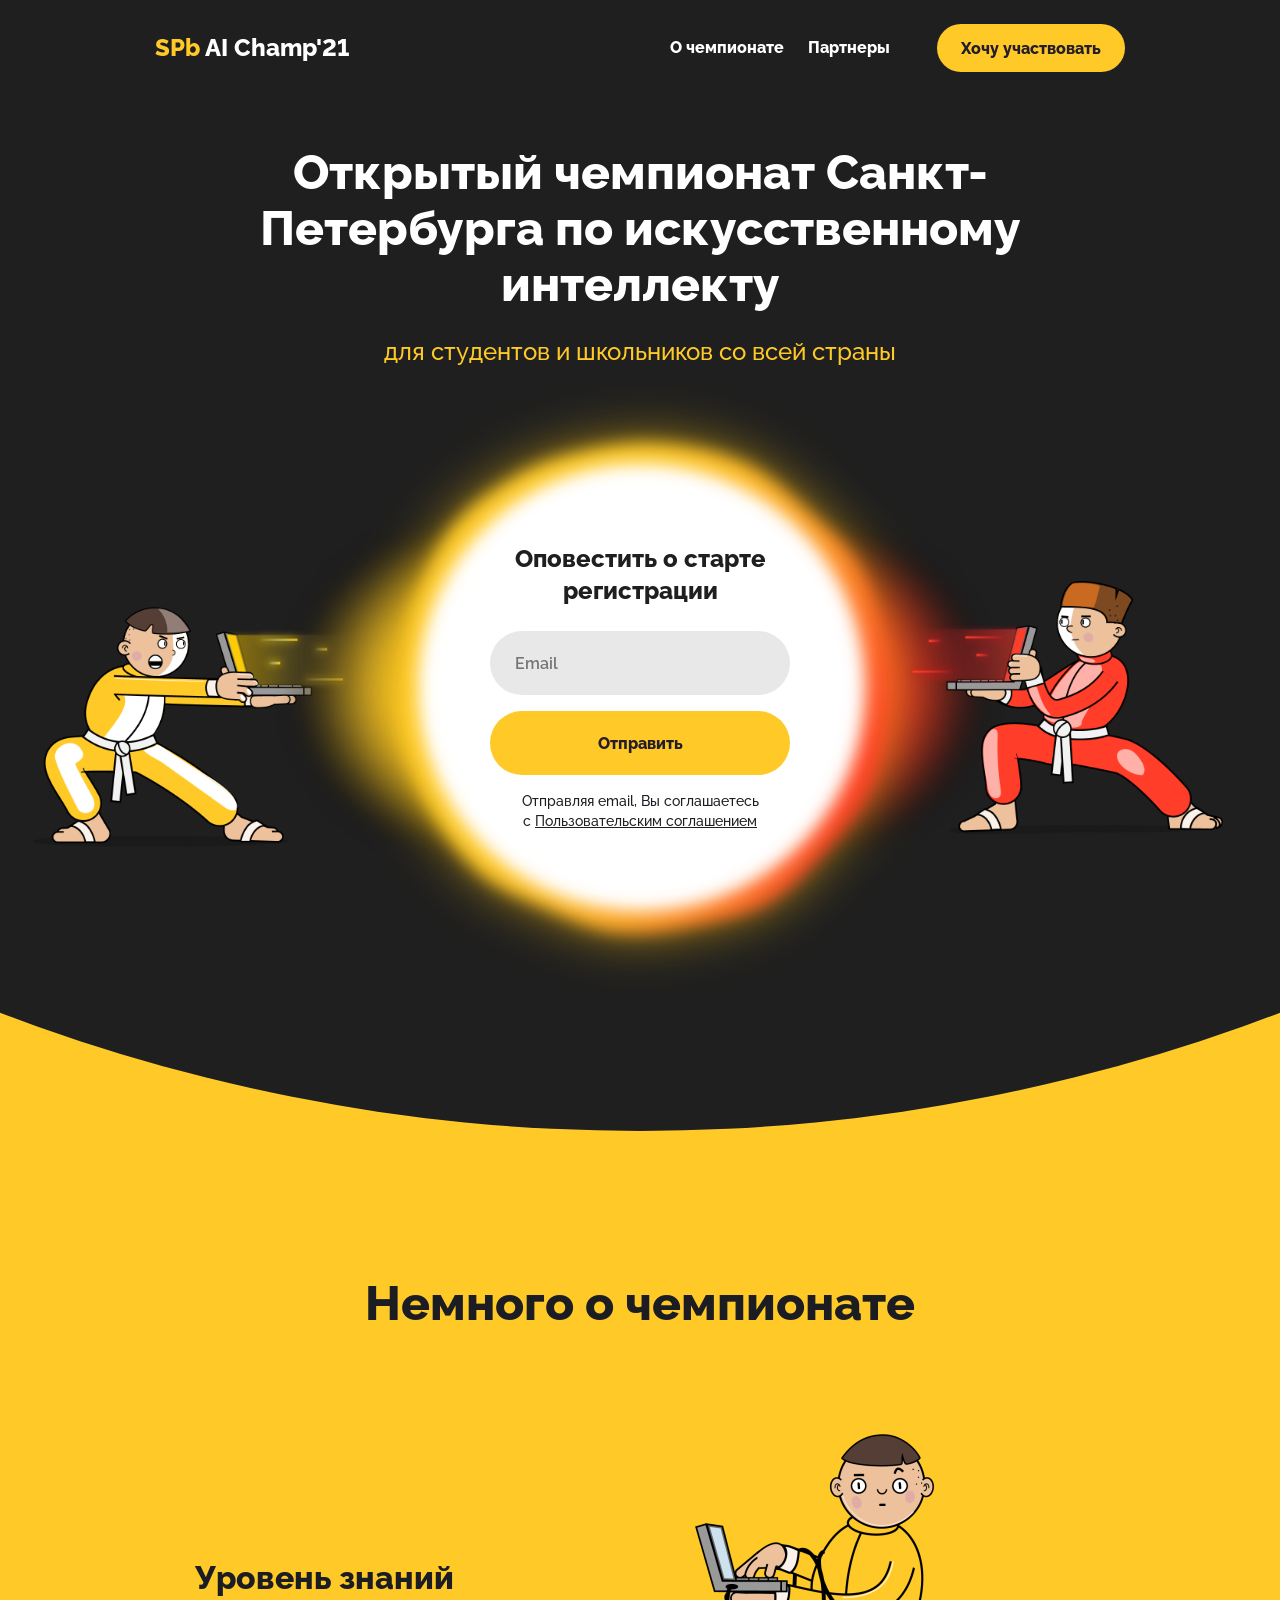
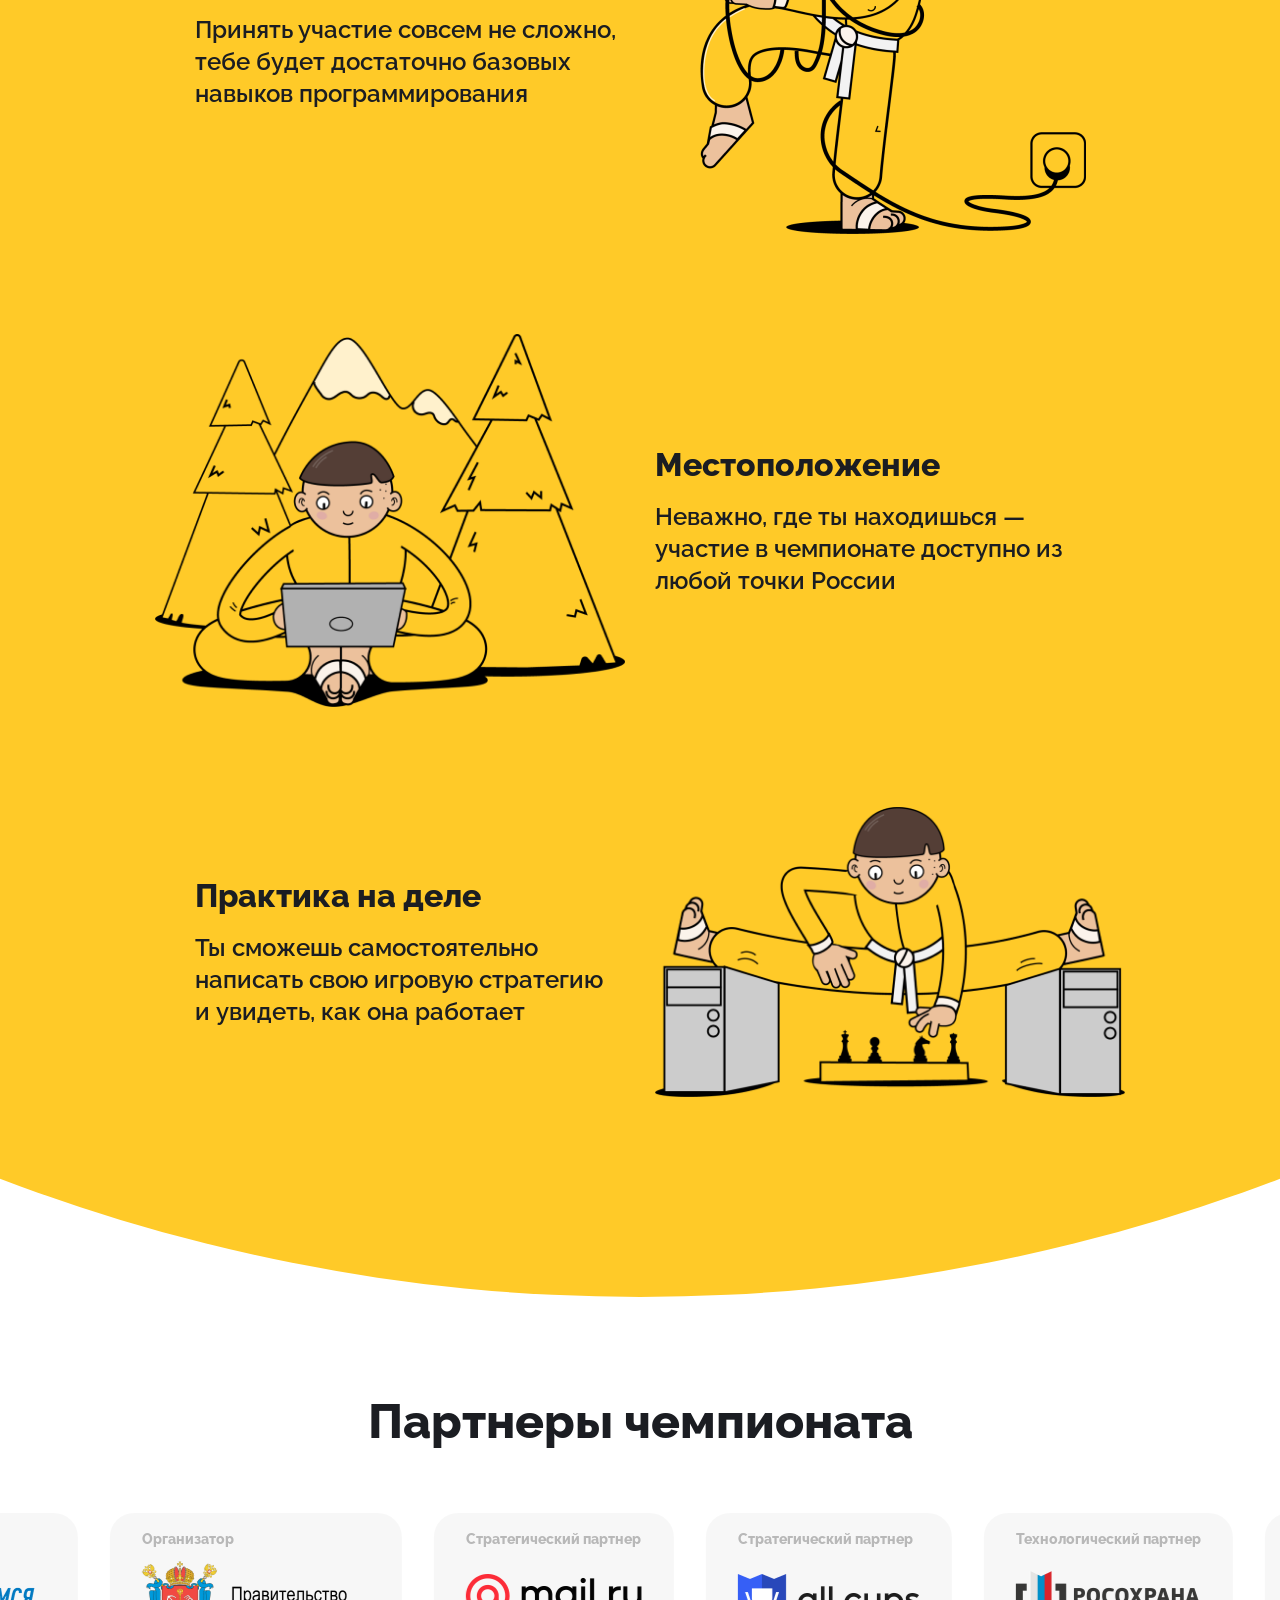
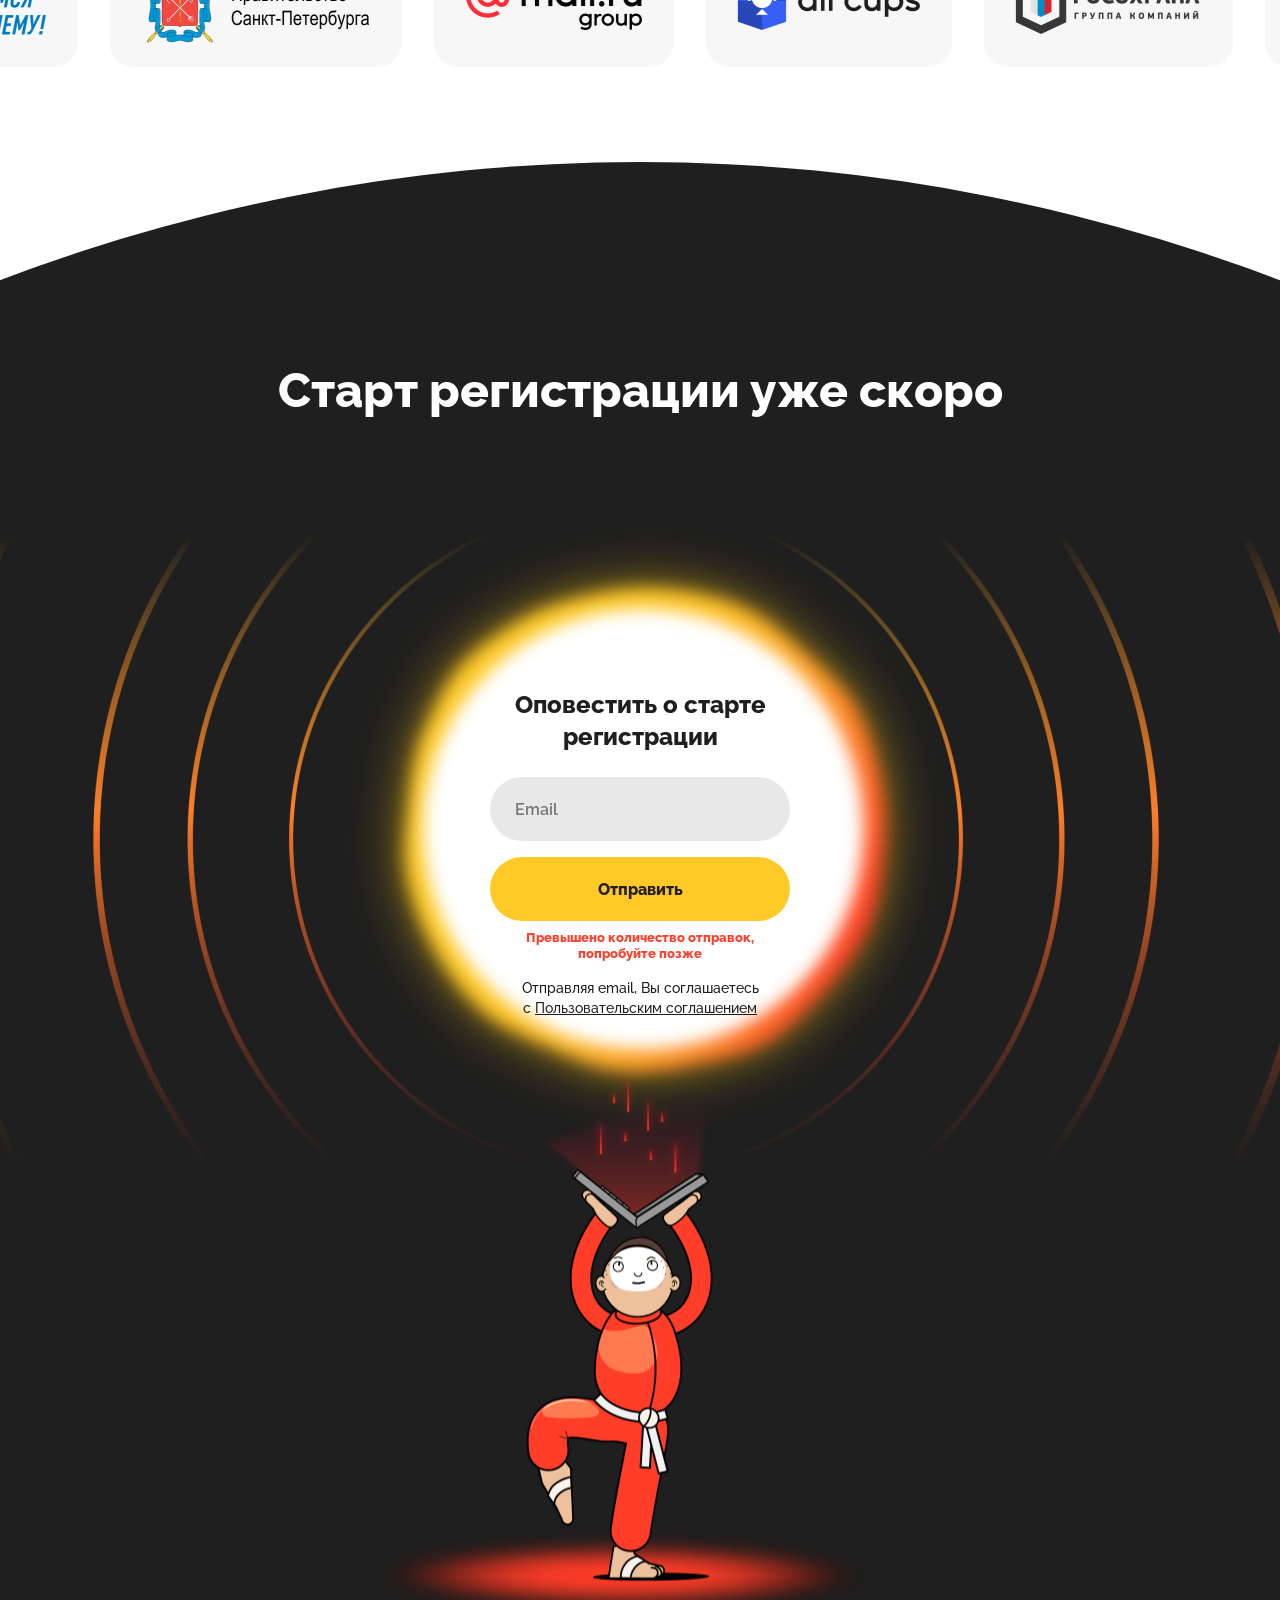
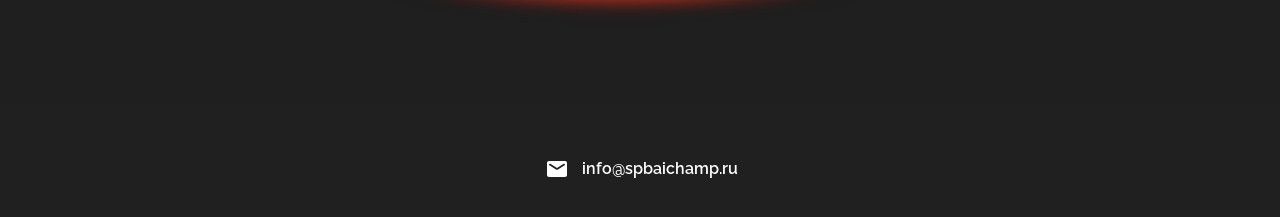
==== commit 9327bbe7: "Fixes" ====
--- a/index.html
+++ b/index.html
@@ -2,7 +2,7 @@
 <html lang="ru">
 <head>
   <meta charset="utf-8">
-  <meta name="viewport" content="width=device-width,initial-scale=1">
+  <meta name="viewport" content="width=device-width">
   <title>SPb AI Champ'21</title>
   <meta property="og:title" content="">
   <meta property="og:description" content="">
@@ -29,6 +29,7 @@
   gtag('js', new Date());
   gtag('config', 'G-EQT3XGCN5B');
   </script>
+	<script src="../../pijama/build/js/main.js"></script>
 </head>
 <body>
   <!-- Google Tag Manager (noscript) -->
@@ -102,6 +103,19 @@
                           <p>Отправляя email, Вы&nbsp;соглашаетесь с&nbsp;<a href="https://cups.mail.ru/ru/faq/legal/ua" target="_blank">Пользовательским соглашением</a></p>
                         </div>
                       </form>
+											<div class="form-message form-success">
+												<h4>Готово!</h4>
+												<p>Как только регистрация откроется, мы оповестим вас по почте <span class="form-email">konstantinopolsky@mail.ru</span></p>
+												<div class="form-message-button">
+													<div class="btn btn-1 btn-message-close">Буду ждать!</div>
+												</div>
+											</div>
+											<div class="form-message form-error">
+												<h4 id="error-modal-text">Неизвестная ошибка</h4>
+												<div class="form-message-button">
+													<div class="btn btn-1 btn-message-close">Понятно</div>
+												</div>
+											</div>
                     </div>
                   </div>
                 </div>
@@ -214,6 +228,16 @@
                               <p>Партнер</p>
                             </div>
                             <div class="partner-tmb-pic"><img src="files/partner-7.png" width="161"></div></a></div>
+                        <div class="marquee-item"><a class="partner-tmb" href="#">
+                            <div class="partner-tmb-ttl">
+                              <p>Партнер</p>
+                            </div>
+                            <div class="partner-tmb-pic"><img src="files/partner-9.png" width="300"></div></a></div>
+                        <div class="marquee-item"><a class="partner-tmb" href="#">
+                            <div class="partner-tmb-ttl">
+                              <p>Партнер</p>
+                            </div>
+                            <div class="partner-tmb-pic"><img src="files/partner-10.png" width="300"></div></a></div>
 
                       </div>
                     </div>
@@ -243,10 +267,26 @@
                     <div class="form-footer">
                       <input class="btn btn-1" type="submit" value="Отправить">
                     </div>
+										<div class="form-footer-error">
+											Превышено количество отправок, попробуйте позже
+										</div>
                     <div class="form-agree">
                       <p>Отправляя email, Вы&nbsp;соглашаетесь с&nbsp;<a href="https://cups.mail.ru/ru/faq/legal/ua" target="_blank">Пользовательским соглашением</a></p>
                     </div>
                   </form>
+									<div class="form-message form-success">
+										<h4>Готово!</h4>
+										<p>Как только регистрация откроется, мы оповестим вас по почте <span class="form-email">konstantinopolsky@mail.ru</span></p>
+										<div class="form-message-button">
+											<div class="btn btn-1 btn-message-close">Буду ждать!</div>
+										</div>
+									</div>
+									<div class="form-message form-error">
+										<h4 class="error-text">Неизвестная ошибка</h4>
+										<div class="form-message-button">
+											<div class="btn btn-1 btn-message-close">Понятно</div>
+										</div>
+									</div>
                 </div>
               </div>
             </div>
@@ -270,18 +310,7 @@
 	  </div>
 	</div>
 	
-	<div class="modal" id="errorModal" tabindex="-1" role="dialog">
-	  <div class="modal-dialog" role="document">
-		<div class="modal-content">
-		  <div class="modal-body">
-			<h2 class="popup-text error-text" id="errorModalText">Ваша заявка принята!</h2>
-		  </div>
-		  <div class="modal-footer">
-			<button type="button" class="btn btn-1 btn-1-small" data-dismiss="modal">Закрыть</button>
-		  </div>
-		</div>
-	  </div>
-	</div>
+
 	
 	<style>
 	.modal-content {
@@ -330,9 +359,9 @@
     <script src="js/scrollmagic/ScrollMagic.min.js"></script>
     <script src="js/scrollmagic/plugins/animation.gsap.min.js"></script>
     <script src="js/jquery.mousewheel.js"></script>
-    <script src="js/main.js"></script>
     <script src="js/jquery.validate.min.js"></script>
     <script src="js/additional-methods.min.js"></script>
+    <script src="js/main.js"></script>
     <!--script(src='js/animations.js')-->
   </div>
 </body>
--- a/css/styles.css
+++ b/css/styles.css
@@ -1076,6 +1076,42 @@
 	margin: 196px 0 0 0;
 }
 
+.form-message {
+	display: none;
+	font-style: normal;
+	font-weight: 600;
+	font-size: 16px;
+	line-height: 24px;
+}
+
+.form-message h4,
+.form-message .h4 {
+	font-weight: 800;
+	font-size: 24px;
+	line-height: 32px;
+	text-align: center;
+	color: #1F1F1F;
+	margin: 0 0 17px 0;
+
+}
+
+.form-message-button {
+	margin: 23px 0 0 0;
+}
+
+.form-message-button .btn {
+	width: 100%;
+}
+
+.form-footer-error {
+	font-weight: 800;
+	font-size: 13px;
+	line-height: 16px;
+	text-align: center;
+	color: #FF3E29;
+	margin: 9px 0 0 0;
+}
+
 #md-indicator {
 	display: none;
 }
@@ -1083,6 +1119,7 @@
 #mobile-indicator {
 	display: none;
 }
+
 
 @media (min-width: 768px) {
 	.navbar-wrapper {
@@ -1379,6 +1416,14 @@
 	.footer-links-item:last-child {
 		margin: 0;
 	}
+
+	.form-message h4,
+	.form-message .h4 {
+		font-size: 20px;
+		line-height: 28px;
+	}
+
 }
 
 /*# sourceMappingURL=styles.css.map */
+
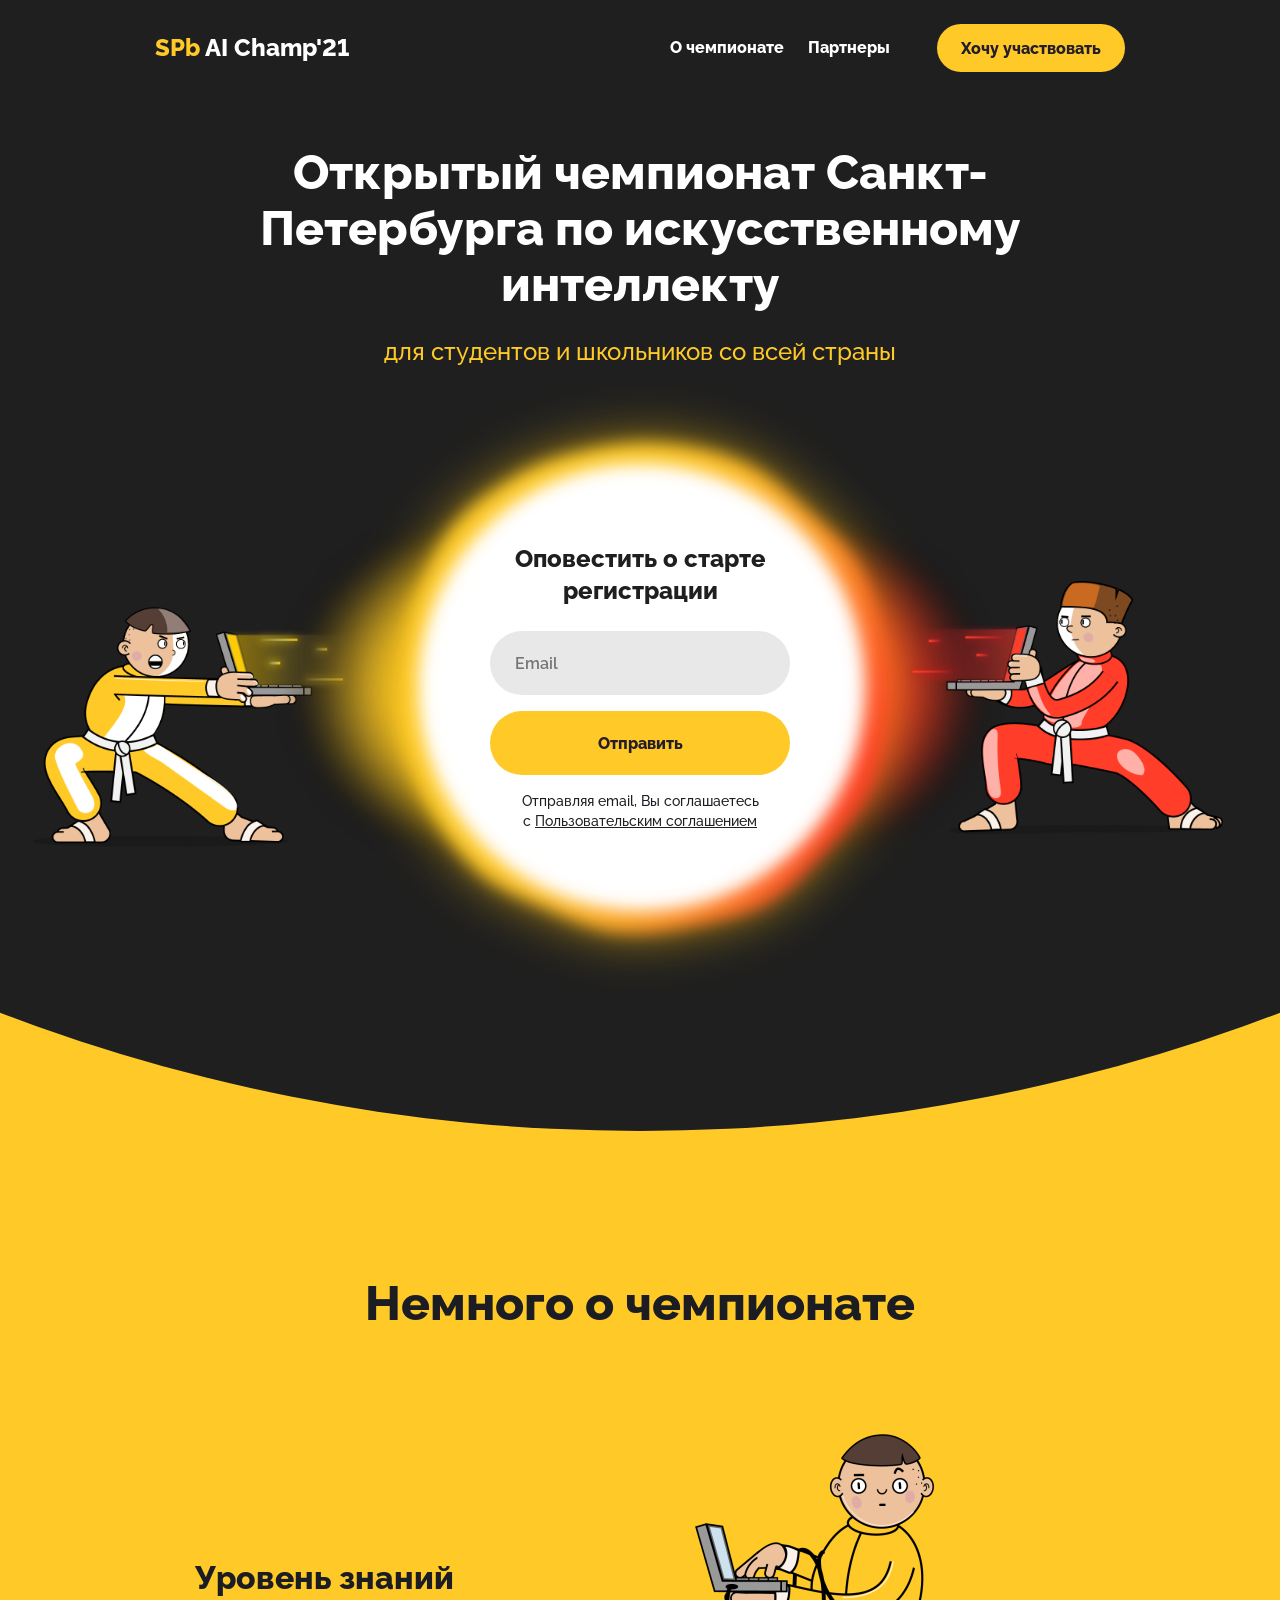
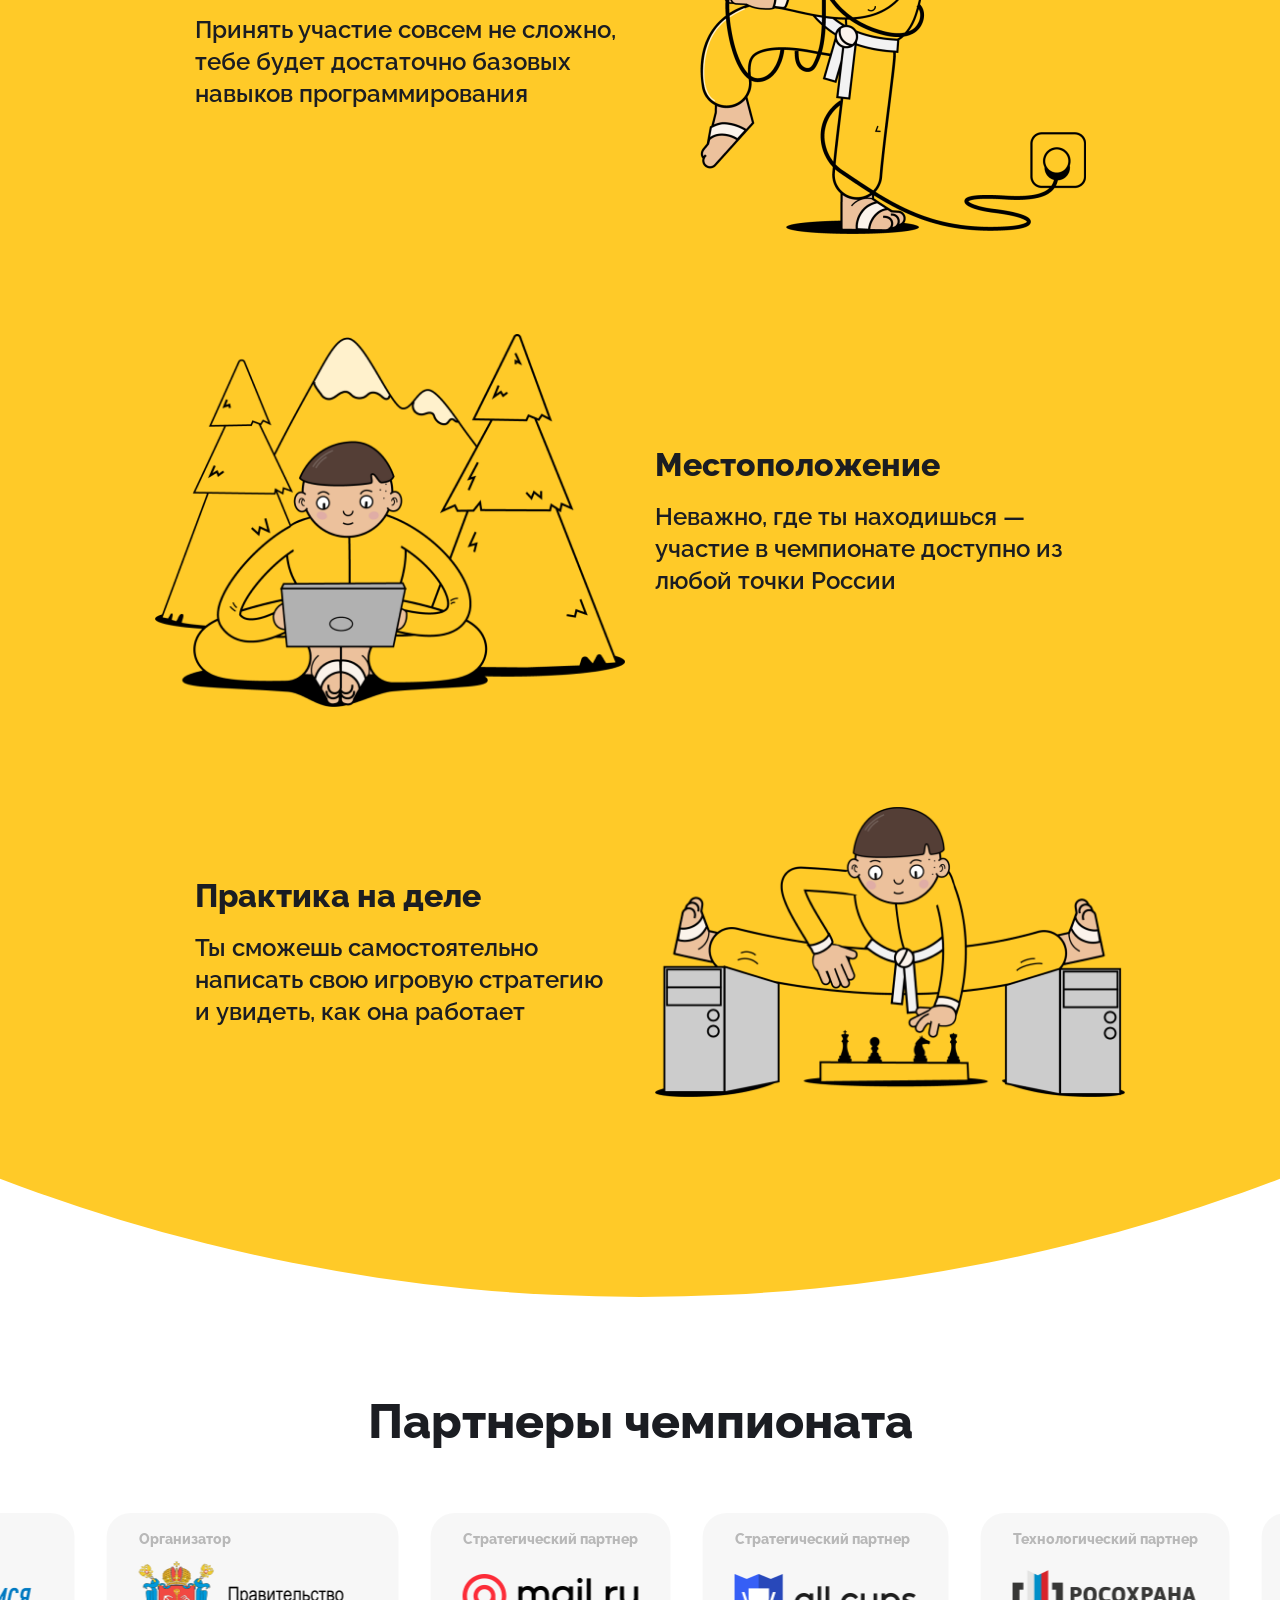
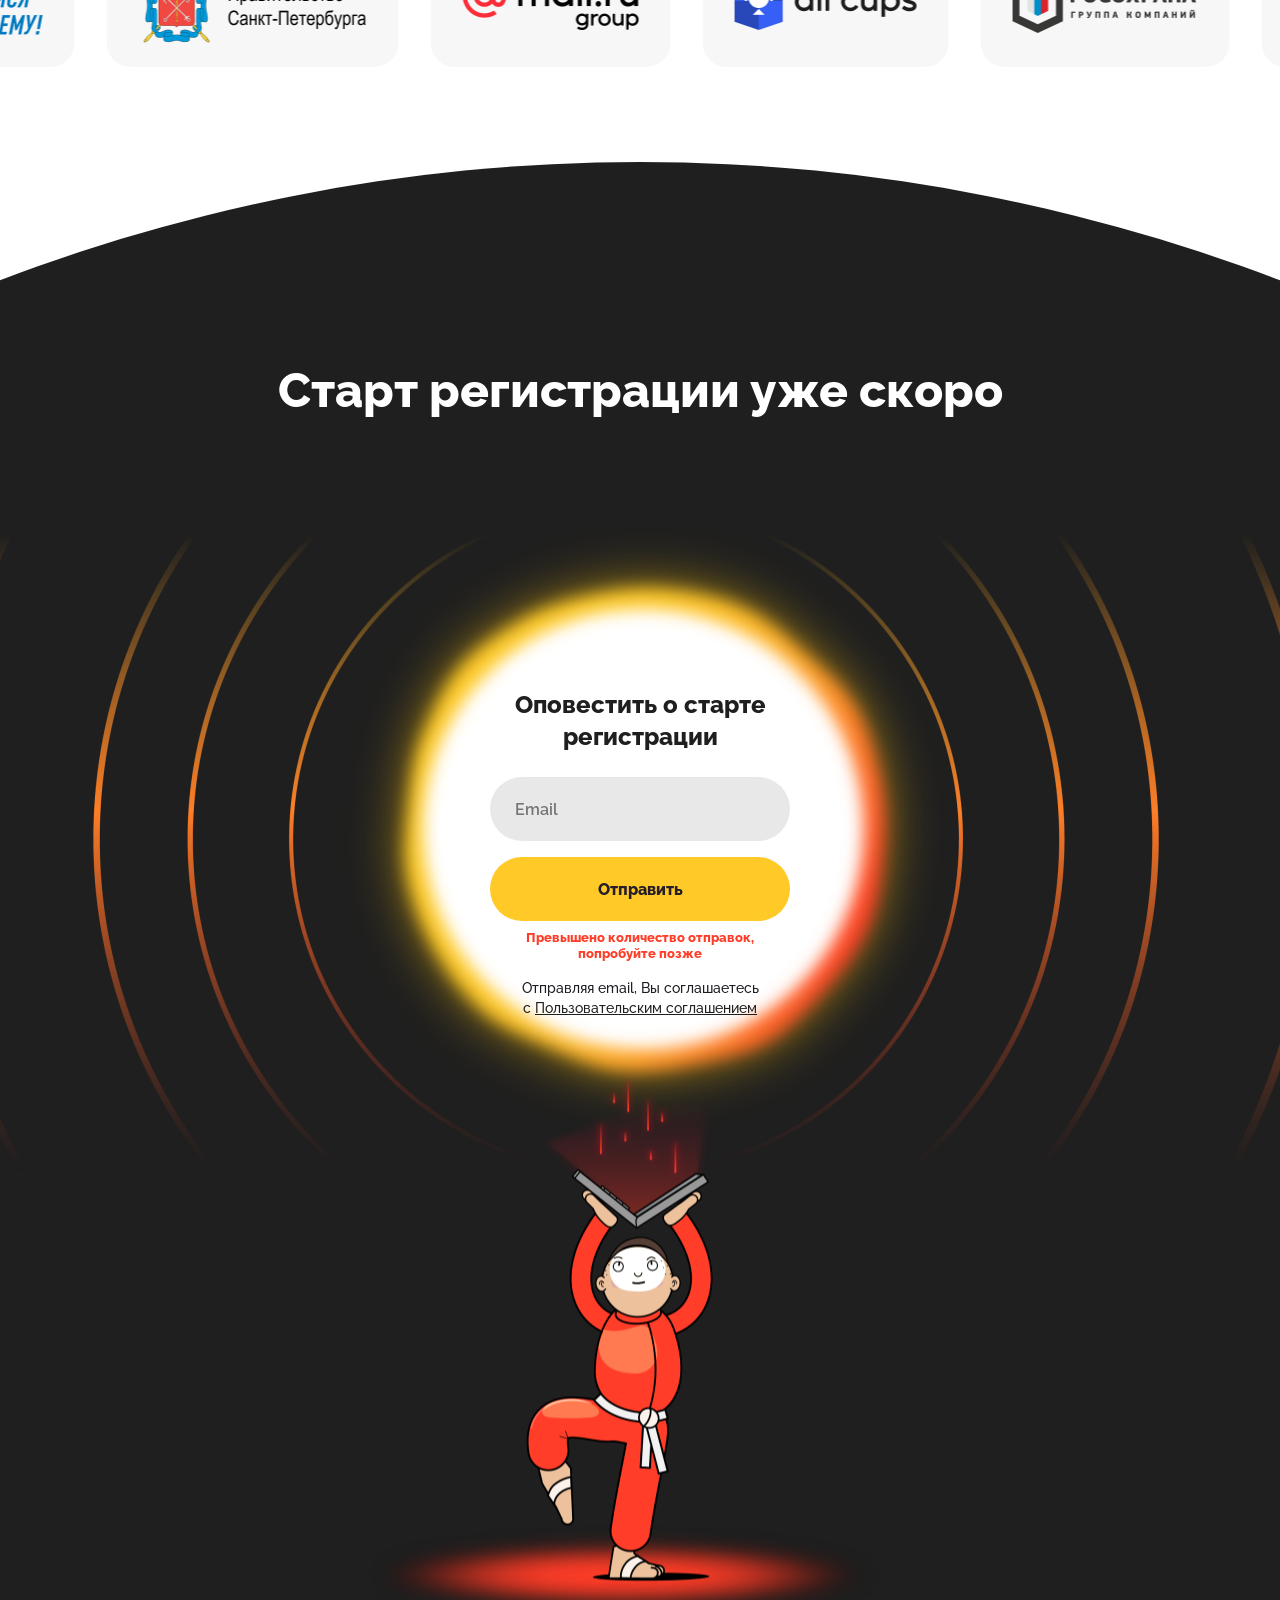
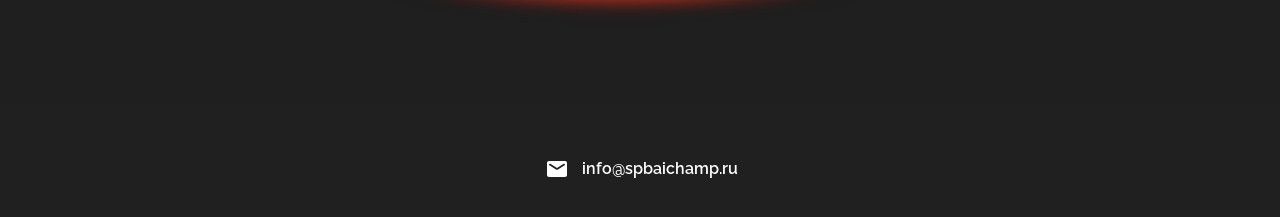
==== commit 9947ddce: "Fixes" ====
--- a/index.html
+++ b/index.html
@@ -222,22 +222,13 @@
                             <div class="partner-tmb-ttl">
                               <p>Партнер</p>
                             </div>
-                            <div class="partner-tmb-pic"><img src="files/partner-6.png" width="302"></div></a></div>
+                            <div class="partner-tmb-pic"><img src="files/partner-9.png" width="300"></div></a></div>
                         <div class="marquee-item"><a class="partner-tmb" href="#">
                             <div class="partner-tmb-ttl">
                               <p>Партнер</p>
                             </div>
-                            <div class="partner-tmb-pic"><img src="files/partner-7.png" width="161"></div></a></div>
-                        <div class="marquee-item"><a class="partner-tmb" href="#">
-                            <div class="partner-tmb-ttl">
-                              <p>Партнер</p>
-                            </div>
-                            <div class="partner-tmb-pic"><img src="files/partner-9.png" width="300"></div></a></div>
-                        <div class="marquee-item"><a class="partner-tmb" href="#">
-                            <div class="partner-tmb-ttl">
-                              <p>Партнер</p>
-                            </div>
                             <div class="partner-tmb-pic"><img src="files/partner-10.png" width="300"></div></a></div>
+
 
                       </div>
                     </div>
